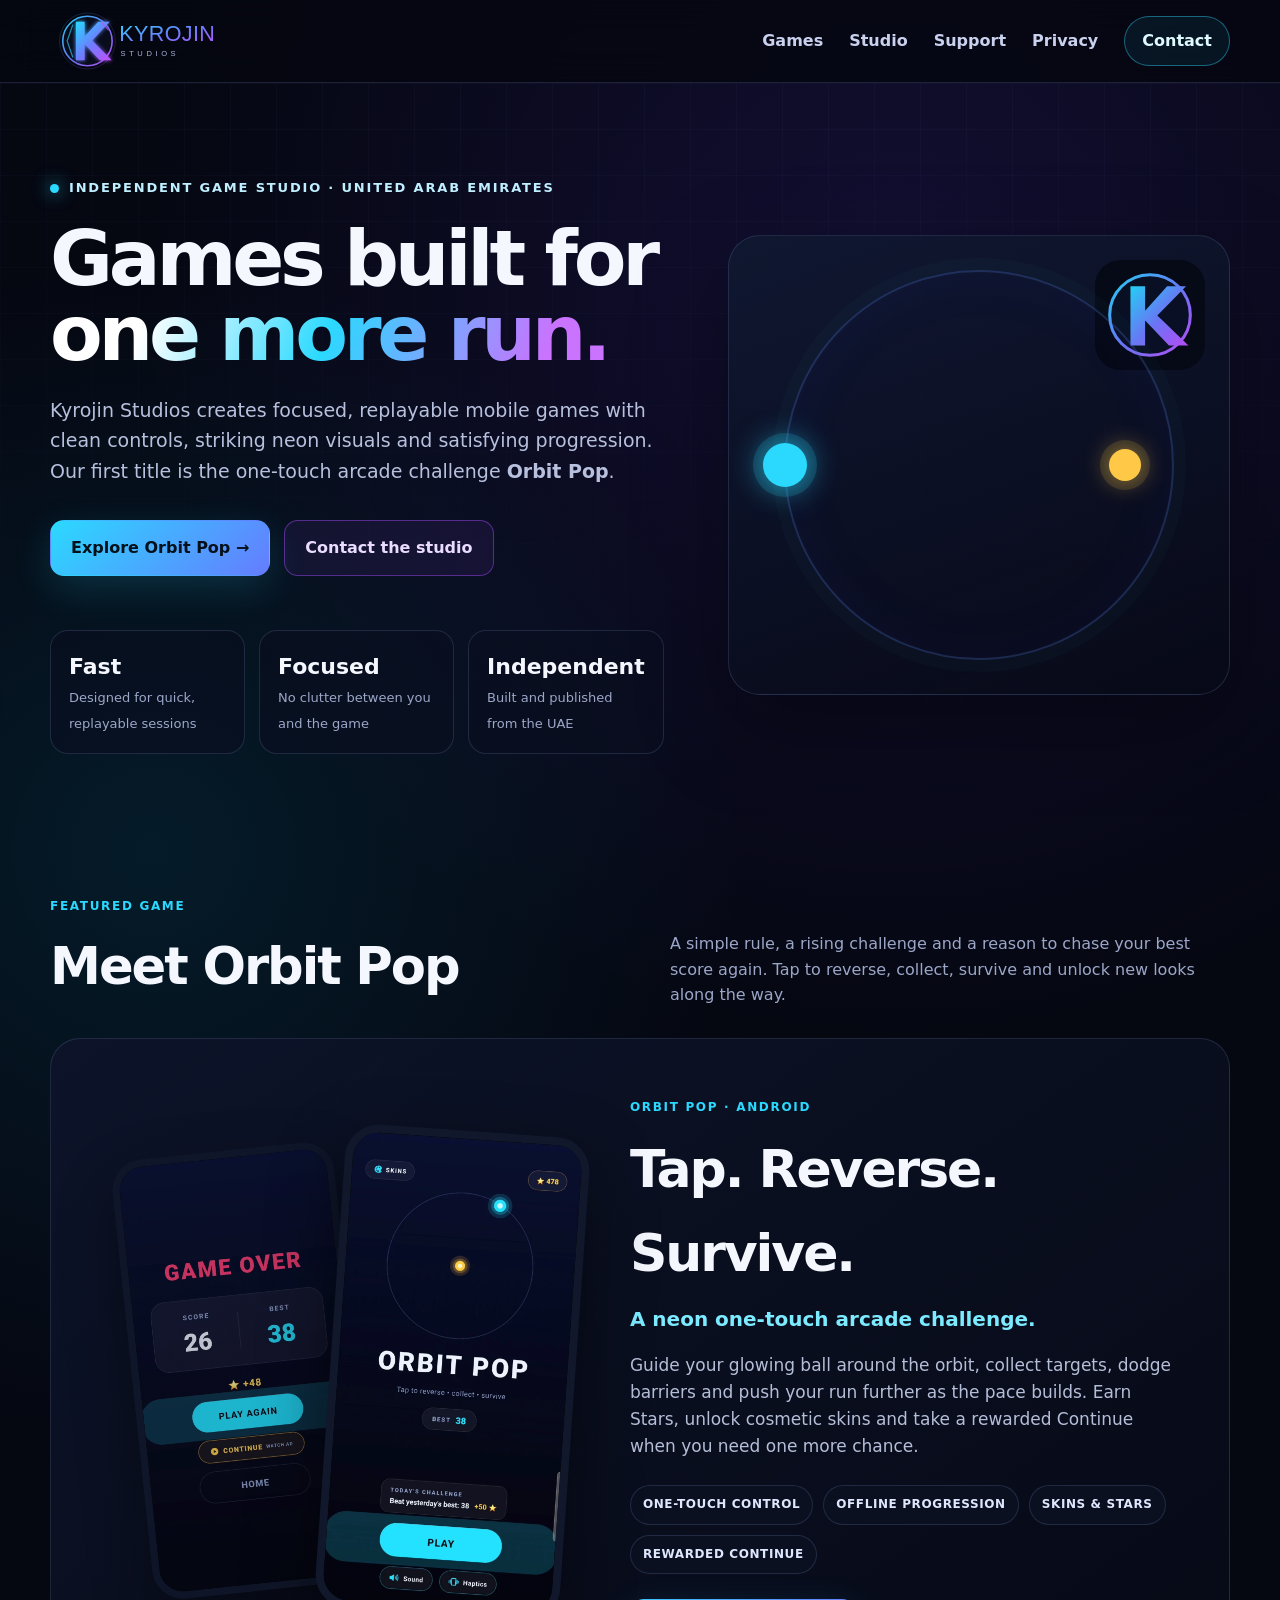
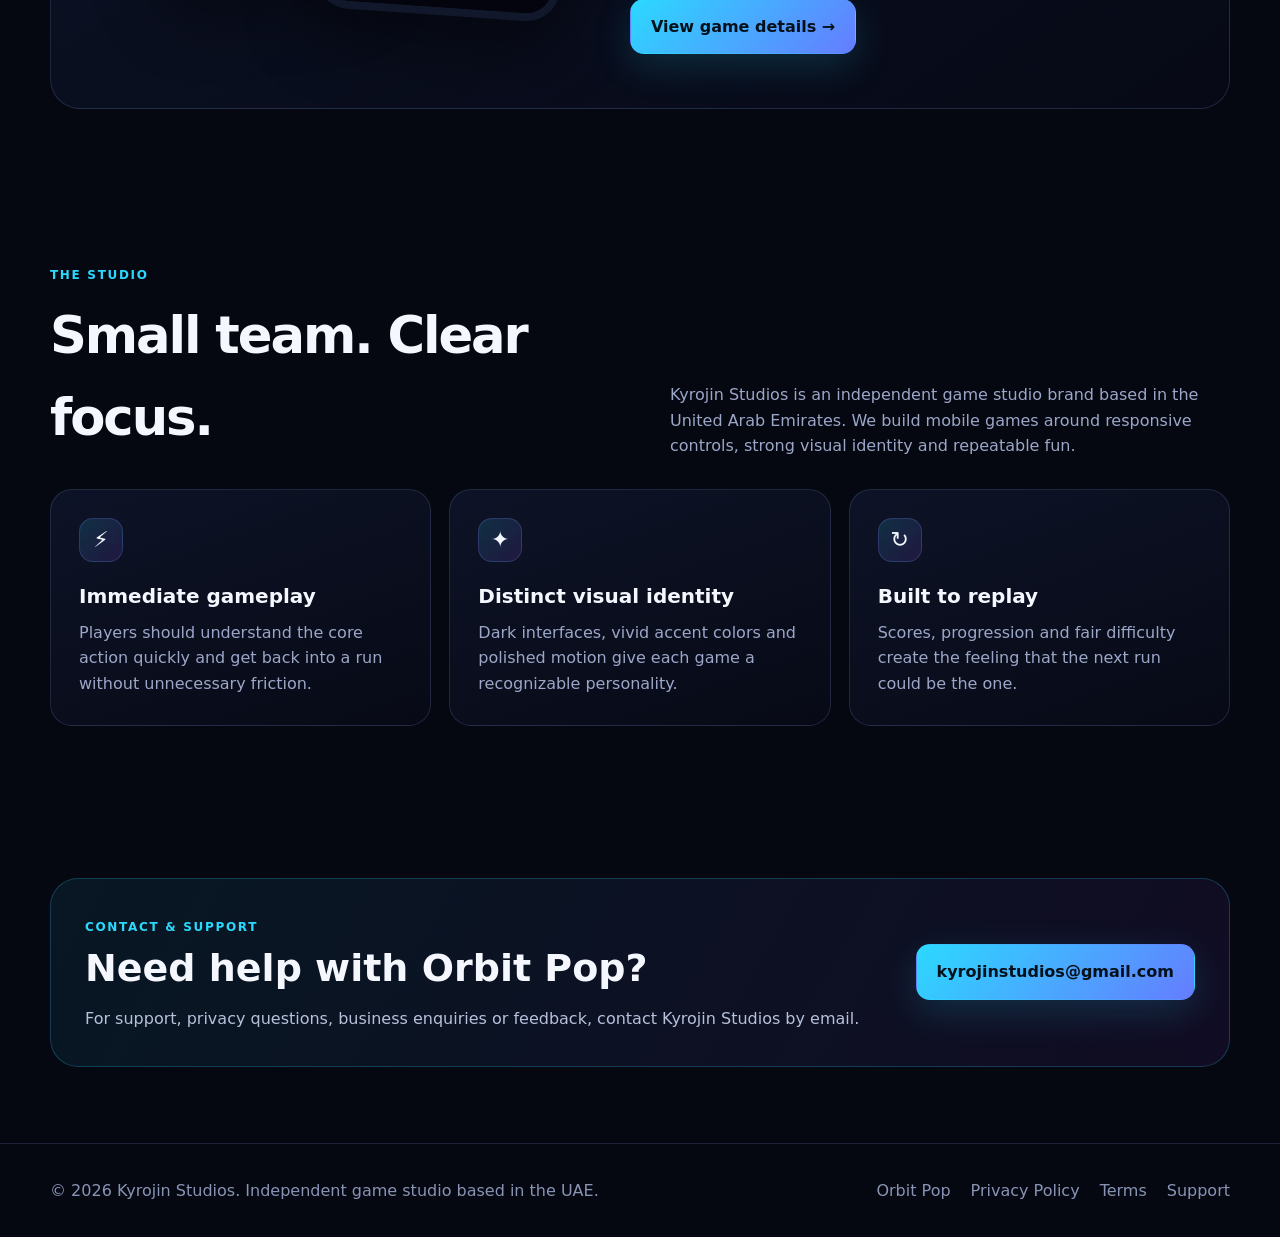
==== kyrojin-studios-site/public/index.html @ edfc10a0 "Add files via upload" ====
<!doctype html><html lang="en"><head><meta charset="utf-8"><meta name="viewport" content="width=device-width,initial-scale=1"><title>Kyrojin Studios — Independent Game Studio in the UAE</title><meta name="description" content="Kyrojin Studios is an independent game studio based in the United Arab Emirates, creating polished arcade experiences including Orbit Pop."><link rel="icon" href="assets/mark.svg"><link rel="stylesheet" href="styles.css"></head><body>
<header class="site-header"><div class="wrap nav"><a class="brand" href="index.html" aria-label="Kyrojin Studios home"><img src="assets/logo.svg" alt="Kyrojin Studios"></a><button class="menu-btn" aria-label="Open menu">☰</button><nav class="nav-links"><a href="#games">Games</a><a href="#studio">Studio</a><a href="#support">Support</a><a href="privacy-policy.html">Privacy</a><a class="nav-cta" href="mailto:kyrojinstudios@gmail.com">Contact</a></nav></div></header>
<main><section class="hero"><div class="grid-bg"></div><div class="wrap hero-grid"><div><span class="eyebrow"><i class="dot"></i> Independent game studio · United Arab Emirates</span><h1>Games built for <span class="gradient">one more run.</span></h1><p class="lead">Kyrojin Studios creates focused, replayable mobile games with clean controls, striking neon visuals and satisfying progression. Our first title is the one-touch arcade challenge <strong>Orbit Pop</strong>.</p><div class="hero-actions"><a class="btn btn-primary" href="#games">Explore Orbit Pop →</a><a class="btn btn-secondary" href="mailto:kyrojinstudios@gmail.com">Contact the studio</a></div><div class="stats"><div class="stat"><strong>Fast</strong><span>Designed for quick, replayable sessions</span></div><div class="stat"><strong>Focused</strong><span>No clutter between you and the game</span></div><div class="stat"><strong>Independent</strong><span>Built and published from the UAE</span></div></div></div><div class="hero-card"><img class="hero-mark" src="assets/mark.svg" alt=""><div class="orbital" aria-label="Abstract orbit graphic"></div></div></div></section>
<section id="games"><div class="wrap"><div class="section-head"><div><span class="kicker">Featured game</span><h2>Meet Orbit Pop</h2></div><p>A simple rule, a rising challenge and a reason to chase your best score again. Tap to reverse, collect, survive and unlock new looks along the way.</p></div><div class="featured"><div class="phones"><div class="phone back"><img src="assets/orbit-pop-gameover.webp" alt="Orbit Pop game over screen"></div><div class="phone front"><img src="assets/orbit-pop-home.webp" alt="Orbit Pop home screen"></div></div><div class="game-copy"><span class="kicker">Orbit Pop · Android</span><h3>Tap. Reverse. Survive.</h3><div class="tagline">A neon one-touch arcade challenge.</div><p>Guide your glowing ball around the orbit, collect targets, dodge barriers and push your run further as the pace builds. Earn Stars, unlock cosmetic skins and take a rewarded Continue when you need one more chance.</p><div class="chips"><span class="chip">One-touch control</span><span class="chip">Offline progression</span><span class="chip">Skins & Stars</span><span class="chip">Rewarded Continue</span></div><a class="btn btn-primary" href="orbit-pop.html">View game details →</a></div></div></div></section>
<section id="studio"><div class="wrap"><div class="section-head"><div><span class="kicker">The studio</span><h2>Small team. Clear focus.</h2></div><p>Kyrojin Studios is an independent game studio brand based in the United Arab Emirates. We build mobile games around responsive controls, strong visual identity and repeatable fun.</p></div><div class="cards"><article class="card"><div class="card-icon">⚡</div><h3>Immediate gameplay</h3><p>Players should understand the core action quickly and get back into a run without unnecessary friction.</p></article><article class="card"><div class="card-icon">✦</div><h3>Distinct visual identity</h3><p>Dark interfaces, vivid accent colors and polished motion give each game a recognizable personality.</p></article><article class="card"><div class="card-icon">↻</div><h3>Built to replay</h3><p>Scores, progression and fair difficulty create the feeling that the next run could be the one.</p></article></div></div></section>
<section id="support"><div class="wrap"><div class="contact-box"><div><span class="kicker">Contact & support</span><h2>Need help with Orbit Pop?</h2><p>For support, privacy questions, business enquiries or feedback, contact Kyrojin Studios by email.</p></div><a class="btn btn-primary" href="mailto:kyrojinstudios@gmail.com">kyrojinstudios@gmail.com</a></div></div></section></main>
<footer class="footer"><div class="wrap footer-grid"><div>© <span data-year></span> Kyrojin Studios. Independent game studio based in the UAE.</div><nav class="footer-links"><a href="orbit-pop.html">Orbit Pop</a><a href="privacy-policy.html">Privacy Policy</a><a href="terms.html">Terms</a><a href="mailto:kyrojinstudios@gmail.com">Support</a></nav></div></footer><script src="script.js"></script></body></html>
---- kyrojin-studios-site/public/styles.css ----
:root{
  --bg:#050711;--panel:#0b1020;--panel2:#0e1428;--text:#f5f7ff;--muted:#9ca7c8;
  --cyan:#2bd9ff;--violet:#a44cff;--gold:#ffc846;--line:rgba(139,158,220,.18);
  --max:1180px;--radius:24px;
}
*{box-sizing:border-box}html{scroll-behavior:smooth}body{margin:0;background:radial-gradient(circle at 70% 10%,rgba(101,62,255,.14),transparent 28%),radial-gradient(circle at 12% 30%,rgba(0,203,255,.10),transparent 26%),var(--bg);color:var(--text);font-family:Inter,ui-sans-serif,system-ui,-apple-system,BlinkMacSystemFont,"Segoe UI",sans-serif;line-height:1.6}
a{color:inherit;text-decoration:none}.wrap{width:min(calc(100% - 40px),var(--max));margin:auto}
.site-header{position:sticky;top:0;z-index:20;background:rgba(5,7,17,.82);backdrop-filter:blur(18px);border-bottom:1px solid var(--line)}
.nav{height:82px;display:flex;align-items:center;justify-content:space-between;gap:28px}.brand img{width:255px;display:block}.nav-links{display:flex;align-items:center;gap:26px;font-weight:700;color:#c9d1ee}.nav-links a:hover{color:#fff}.nav-cta{padding:11px 17px;border:1px solid rgba(43,217,255,.42);border-radius:999px;color:#dffaff;background:rgba(43,217,255,.07)}.menu-btn{display:none;background:none;border:0;color:#fff;font-size:28px}
.hero{position:relative;overflow:hidden;padding:92px 0 62px}.grid-bg{position:absolute;inset:0;pointer-events:none;background-image:linear-gradient(rgba(104,119,180,.05) 1px,transparent 1px),linear-gradient(90deg,rgba(104,119,180,.05) 1px,transparent 1px);background-size:46px 46px;mask-image:linear-gradient(to bottom,black,transparent 90%)}
.hero-grid{position:relative;display:grid;grid-template-columns:1.1fr .9fr;gap:64px;align-items:center}.eyebrow{display:inline-flex;align-items:center;gap:10px;color:#bfefff;font-size:13px;letter-spacing:.14em;text-transform:uppercase;font-weight:900}.dot{width:9px;height:9px;border-radius:50%;background:var(--cyan);box-shadow:0 0 18px var(--cyan)}
h1{font-size:clamp(48px,6vw,82px);line-height:.98;letter-spacing:-.055em;margin:20px 0 24px;max-width:800px}.gradient{background:linear-gradient(110deg,#fff 18%,var(--cyan) 50%,#c973ff 88%);-webkit-background-clip:text;background-clip:text;color:transparent}.lead{font-size:19px;color:#b7c0dd;max-width:680px}.hero-actions{display:flex;gap:14px;flex-wrap:wrap;margin-top:34px}.btn{display:inline-flex;align-items:center;justify-content:center;gap:10px;padding:14px 20px;border-radius:14px;font-weight:900;border:1px solid transparent;transition:.2s}.btn:hover{transform:translateY(-2px)}.btn-primary{background:linear-gradient(135deg,var(--cyan),#657cff);color:#04111a;box-shadow:0 12px 38px rgba(43,217,255,.16)}.btn-secondary{border-color:rgba(164,76,255,.45);background:rgba(164,76,255,.08);color:#eadcff}
.hero-card{position:relative;min-height:460px;border:1px solid var(--line);border-radius:32px;background:linear-gradient(160deg,rgba(16,24,49,.92),rgba(7,10,22,.8));display:grid;place-items:center;overflow:hidden;box-shadow:0 30px 90px rgba(0,0,0,.35)}.orbital{width:min(78%,410px);aspect-ratio:1;position:relative;border:2px solid rgba(78,120,210,.28);border-radius:50%;box-shadow:0 0 0 12px rgba(43,217,255,.018),inset 0 0 60px rgba(82,88,255,.05)}.orbital:before,.orbital:after{content:"";position:absolute;border-radius:50%;top:50%;transform:translateY(-50%)}.orbital:before{width:44px;height:44px;left:-23px;background:var(--cyan);box-shadow:0 0 0 10px rgba(43,217,255,.15),0 0 32px rgba(43,217,255,.8)}.orbital:after{width:32px;height:32px;right:8%;background:var(--gold);box-shadow:0 0 0 9px rgba(255,200,70,.12),0 0 26px rgba(255,200,70,.65)}.hero-mark{position:absolute;width:110px;right:24px;top:24px;opacity:.95}
.stats{margin-top:54px;display:grid;grid-template-columns:repeat(3,1fr);gap:14px}.stat{padding:18px;border:1px solid var(--line);border-radius:18px;background:rgba(10,15,32,.64)}.stat strong{display:block;font-size:22px}.stat span{font-size:13px;color:var(--muted)}
section{padding:76px 0}.section-head{display:flex;justify-content:space-between;gap:30px;align-items:end;margin-bottom:30px}.kicker{color:var(--cyan);font-weight:900;text-transform:uppercase;letter-spacing:.14em;font-size:12px}.section-head h2{font-size:clamp(34px,4vw,52px);margin:8px 0 0;letter-spacing:-.04em}.section-head p{max-width:560px;color:var(--muted);margin:0}
.featured{display:grid;grid-template-columns:.95fr 1.05fr;gap:34px;padding:30px;border:1px solid var(--line);border-radius:30px;background:linear-gradient(145deg,rgba(13,20,42,.98),rgba(7,10,22,.92));overflow:hidden}.phones{position:relative;min-height:560px;display:flex;align-items:center;justify-content:center;gap:0}.phone{width:245px;border:8px solid #11182b;border-radius:34px;overflow:hidden;background:#000;box-shadow:0 26px 70px rgba(0,0,0,.48)}.phone img{display:block;width:100%}.phone.back{transform:rotate(-6deg) translateX(28px) scale(.91);opacity:.78}.phone.front{transform:rotate(4deg) translateX(-8px);z-index:2}.game-copy{align-self:center;padding:24px 24px 24px 0}.game-copy h3{font-size:52px;margin:10px 0 8px;letter-spacing:-.04em}.tagline{color:#7ceaff;font-size:20px;font-weight:900}.game-copy p{color:#b5bed8;font-size:17px}.chips{display:flex;gap:10px;flex-wrap:wrap;margin:25px 0}.chip{font-size:12px;font-weight:900;letter-spacing:.05em;text-transform:uppercase;padding:9px 12px;border-radius:999px;border:1px solid var(--line);color:#dfe7ff;background:#0a1020}
.cards{display:grid;grid-template-columns:repeat(3,1fr);gap:18px}.card{padding:28px;border:1px solid var(--line);border-radius:22px;background:linear-gradient(160deg,rgba(14,20,40,.94),rgba(8,11,23,.9))}.card-icon{width:44px;height:44px;display:grid;place-items:center;border-radius:14px;background:linear-gradient(135deg,rgba(43,217,255,.15),rgba(164,76,255,.13));border:1px solid rgba(97,122,210,.28);font-size:22px}.card h3{margin:18px 0 8px;font-size:20px}.card p{margin:0;color:var(--muted)}
.contact-box{display:grid;grid-template-columns:1fr auto;gap:30px;align-items:center;padding:34px;border-radius:28px;border:1px solid rgba(43,217,255,.22);background:linear-gradient(120deg,rgba(43,217,255,.08),rgba(164,76,255,.08))}.contact-box h2{font-size:38px;margin:0 0 7px}.contact-box p{color:#b7c1dc;margin:0}
.footer{padding:34px 0;border-top:1px solid var(--line);color:#8994b5}.footer-grid{display:flex;align-items:center;justify-content:space-between;gap:24px;flex-wrap:wrap}.footer-links{display:flex;gap:20px;flex-wrap:wrap}.footer a:hover{color:#fff}
.page-hero{padding:70px 0 36px}.page-hero h1{font-size:54px;margin-bottom:15px}.legal{max-width:880px}.legal h2{font-size:27px;margin-top:42px}.legal h3{font-size:20px;margin-top:28px}.legal p,.legal li{color:#b5bed8}.legal a{color:var(--cyan);text-decoration:underline}.notice{padding:17px 20px;border:1px solid var(--line);border-radius:16px;background:#0b1020;color:#cbd3ec}
.orbit-detail{display:grid;grid-template-columns:1.1fr .9fr;gap:44px;align-items:center}.orbit-detail .phone{margin:auto;width:290px}.checklist{display:grid;gap:12px;margin:25px 0}.check{display:flex;gap:12px;color:#c6d0eb}.check b{color:#fff}
@media(max-width:850px){.nav{height:auto;padding:15px 0}.brand img{width:210px}.menu-btn{display:block}.nav-links{position:absolute;display:none;top:72px;left:20px;right:20px;flex-direction:column;align-items:stretch;padding:18px;border:1px solid var(--line);border-radius:18px;background:#080c19}.nav-links.open{display:flex}.hero{padding-top:60px}.hero-grid,.featured,.orbit-detail{grid-template-columns:1fr}.hero-card{min-height:380px}.stats{grid-template-columns:1fr}.section-head{display:block}.section-head p{margin-top:14px}.featured{padding:20px}.phones{min-height:480px}.phone{width:200px}.game-copy{padding:10px}.cards{grid-template-columns:1fr}.contact-box{grid-template-columns:1fr}.contact-box .btn{width:100%}.footer-grid{align-items:flex-start;flex-direction:column}}
@media(max-width:520px){.wrap{width:min(calc(100% - 28px),var(--max))}.hero-card{min-height:315px}.phones{min-height:390px}.phone{width:165px;border-width:6px;border-radius:25px}.game-copy h3{font-size:42px}.page-hero h1{font-size:42px}}
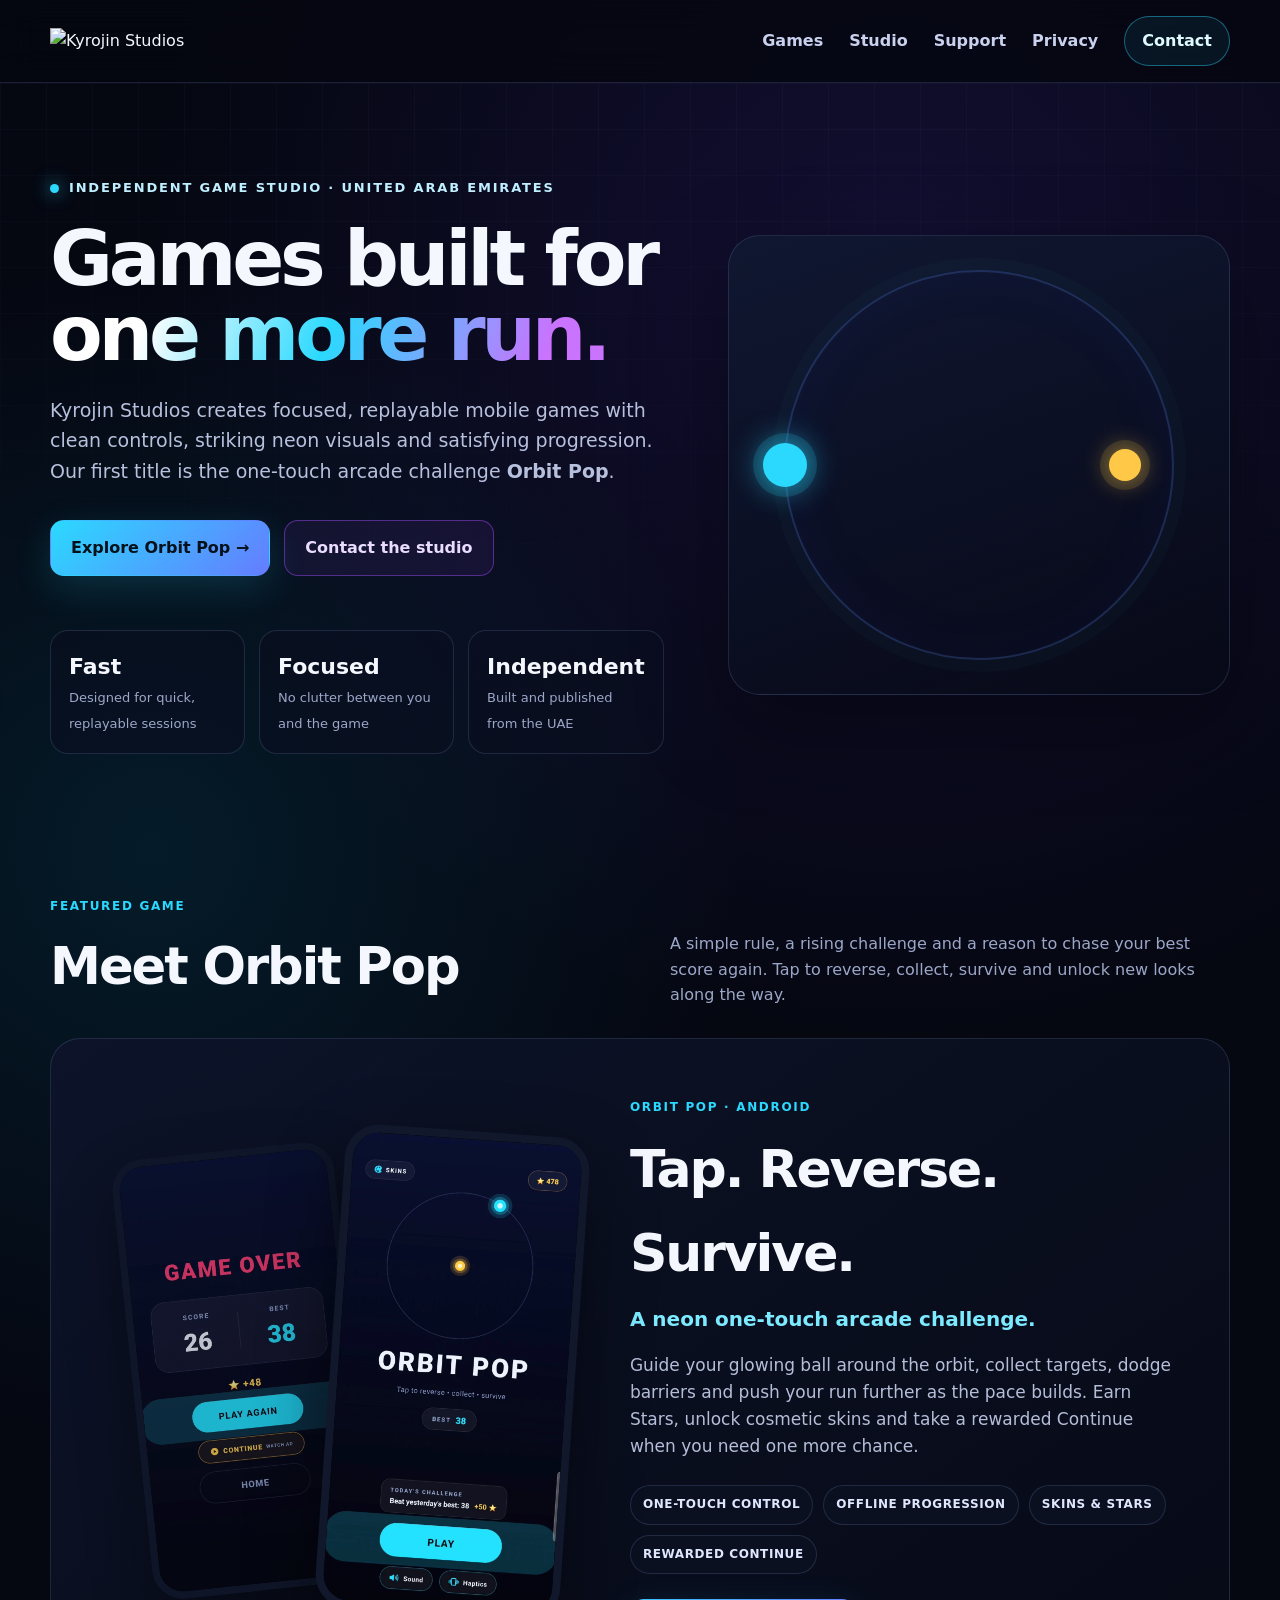
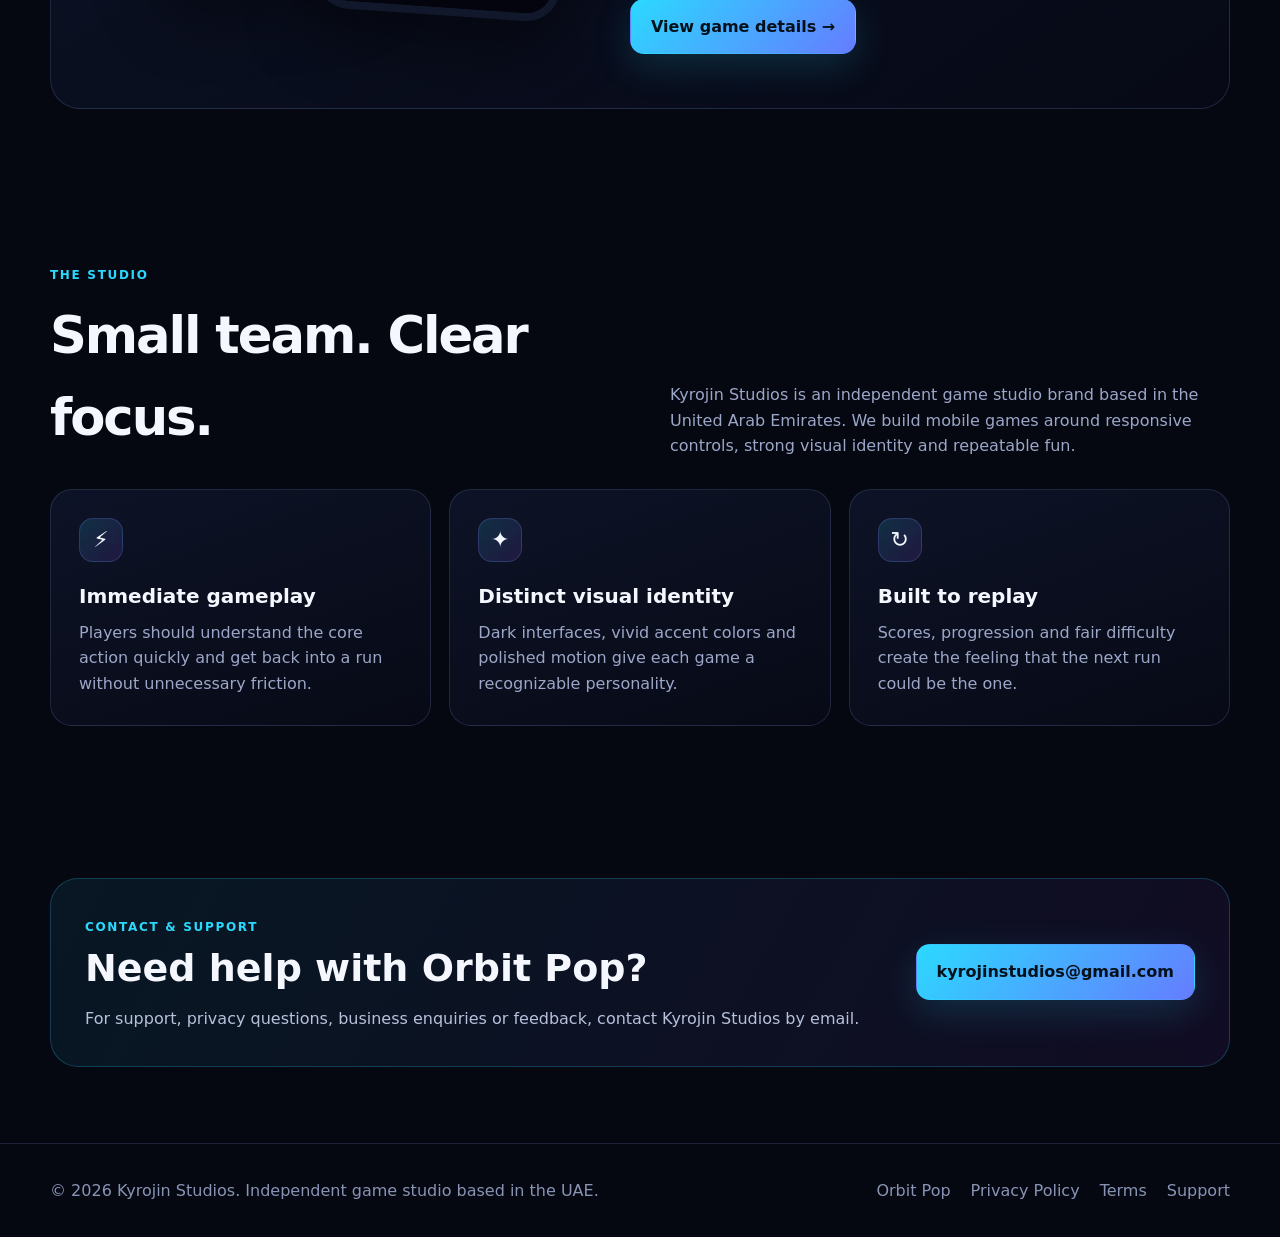
==== commit c1df3e0e: "Update index.html" ====
--- a/kyrojin-studios-site/public/index.html
+++ b/kyrojin-studios-site/public/index.html
@@ -1,6 +1,6 @@
 <!doctype html><html lang="en"><head><meta charset="utf-8"><meta name="viewport" content="width=device-width,initial-scale=1"><title>Kyrojin Studios — Independent Game Studio in the UAE</title><meta name="description" content="Kyrojin Studios is an independent game studio based in the United Arab Emirates, creating polished arcade experiences including Orbit Pop."><link rel="icon" href="assets/mark.svg"><link rel="stylesheet" href="styles.css"></head><body>
-<header class="site-header"><div class="wrap nav"><a class="brand" href="index.html" aria-label="Kyrojin Studios home"><img src="assets/logo.svg" alt="Kyrojin Studios"></a><button class="menu-btn" aria-label="Open menu">☰</button><nav class="nav-links"><a href="#games">Games</a><a href="#studio">Studio</a><a href="#support">Support</a><a href="privacy-policy.html">Privacy</a><a class="nav-cta" href="mailto:kyrojinstudios@gmail.com">Contact</a></nav></div></header>
-<main><section class="hero"><div class="grid-bg"></div><div class="wrap hero-grid"><div><span class="eyebrow"><i class="dot"></i> Independent game studio · United Arab Emirates</span><h1>Games built for <span class="gradient">one more run.</span></h1><p class="lead">Kyrojin Studios creates focused, replayable mobile games with clean controls, striking neon visuals and satisfying progression. Our first title is the one-touch arcade challenge <strong>Orbit Pop</strong>.</p><div class="hero-actions"><a class="btn btn-primary" href="#games">Explore Orbit Pop →</a><a class="btn btn-secondary" href="mailto:kyrojinstudios@gmail.com">Contact the studio</a></div><div class="stats"><div class="stat"><strong>Fast</strong><span>Designed for quick, replayable sessions</span></div><div class="stat"><strong>Focused</strong><span>No clutter between you and the game</span></div><div class="stat"><strong>Independent</strong><span>Built and published from the UAE</span></div></div></div><div class="hero-card"><img class="hero-mark" src="assets/mark.svg" alt=""><div class="orbital" aria-label="Abstract orbit graphic"></div></div></div></section>
+<header class="site-header"><div class="wrap nav"><a class="brand" href="index.html" aria-label="Kyrojin Studios home"><img src="assets/kyrojin-logo-web-4k(1)" alt="Kyrojin Studios"></a><button class="menu-btn" aria-label="Open menu">☰</button><nav class="nav-links"><a href="#games">Games</a><a href="#studio">Studio</a><a href="#support">Support</a><a href="privacy-policy.html">Privacy</a><a class="nav-cta" href="mailto:kyrojinstudios@gmail.com">Contact</a></nav></div></header>
+<main><section class="hero"><div class="grid-bg"></div><div class="wrap hero-grid"><div><span class="eyebrow"><i class="dot"></i> Independent game studio · United Arab Emirates</span><h1>Games built for <span class="gradient">one more run.</span></h1><p class="lead">Kyrojin Studios creates focused, replayable mobile games with clean controls, striking neon visuals and satisfying progression. Our first title is the one-touch arcade challenge <strong>Orbit Pop</strong>.</p><div class="hero-actions"><a class="btn btn-primary" href="#games">Explore Orbit Pop →</a><a class="btn btn-secondary" href="mailto:kyrojinstudios@gmail.com">Contact the studio</a></div><div class="stats"><div class="stat"><strong>Fast</strong><span>Designed for quick, replayable sessions</span></div><div class="stat"><strong>Focused</strong><span>No clutter between you and the game</span></div><div class="stat"><strong>Independent</strong><span>Built and published from the UAE</span></div></div></div><div class="hero-card"><img class="hero-mark" src="assets/kyrojin-mark-2k(1)" alt=""><div class="orbital" aria-label="Abstract orbit graphic"></div></div></div></section>
 <section id="games"><div class="wrap"><div class="section-head"><div><span class="kicker">Featured game</span><h2>Meet Orbit Pop</h2></div><p>A simple rule, a rising challenge and a reason to chase your best score again. Tap to reverse, collect, survive and unlock new looks along the way.</p></div><div class="featured"><div class="phones"><div class="phone back"><img src="assets/orbit-pop-gameover.webp" alt="Orbit Pop game over screen"></div><div class="phone front"><img src="assets/orbit-pop-home.webp" alt="Orbit Pop home screen"></div></div><div class="game-copy"><span class="kicker">Orbit Pop · Android</span><h3>Tap. Reverse. Survive.</h3><div class="tagline">A neon one-touch arcade challenge.</div><p>Guide your glowing ball around the orbit, collect targets, dodge barriers and push your run further as the pace builds. Earn Stars, unlock cosmetic skins and take a rewarded Continue when you need one more chance.</p><div class="chips"><span class="chip">One-touch control</span><span class="chip">Offline progression</span><span class="chip">Skins & Stars</span><span class="chip">Rewarded Continue</span></div><a class="btn btn-primary" href="orbit-pop.html">View game details →</a></div></div></div></section>
 <section id="studio"><div class="wrap"><div class="section-head"><div><span class="kicker">The studio</span><h2>Small team. Clear focus.</h2></div><p>Kyrojin Studios is an independent game studio brand based in the United Arab Emirates. We build mobile games around responsive controls, strong visual identity and repeatable fun.</p></div><div class="cards"><article class="card"><div class="card-icon">⚡</div><h3>Immediate gameplay</h3><p>Players should understand the core action quickly and get back into a run without unnecessary friction.</p></article><article class="card"><div class="card-icon">✦</div><h3>Distinct visual identity</h3><p>Dark interfaces, vivid accent colors and polished motion give each game a recognizable personality.</p></article><article class="card"><div class="card-icon">↻</div><h3>Built to replay</h3><p>Scores, progression and fair difficulty create the feeling that the next run could be the one.</p></article></div></div></section>
 <section id="support"><div class="wrap"><div class="contact-box"><div><span class="kicker">Contact & support</span><h2>Need help with Orbit Pop?</h2><p>For support, privacy questions, business enquiries or feedback, contact Kyrojin Studios by email.</p></div><a class="btn btn-primary" href="mailto:kyrojinstudios@gmail.com">kyrojinstudios@gmail.com</a></div></div></section></main>
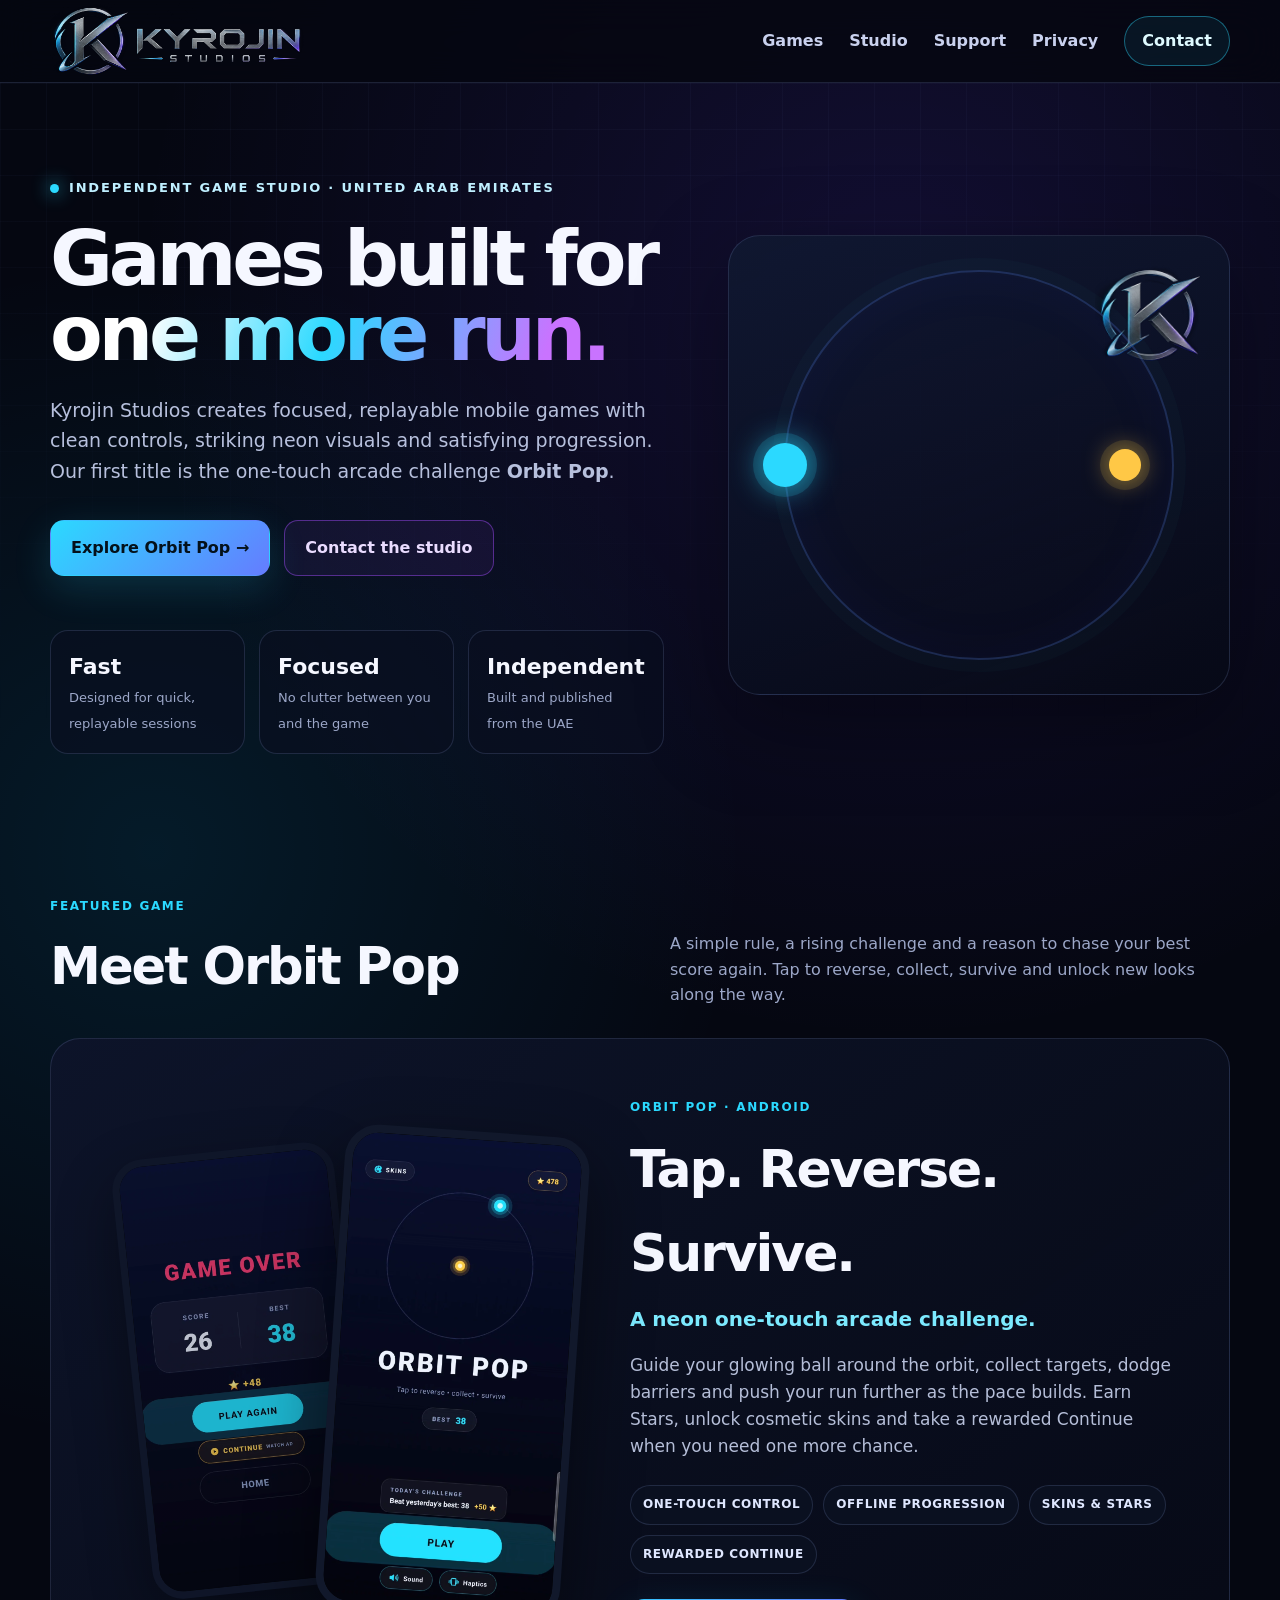
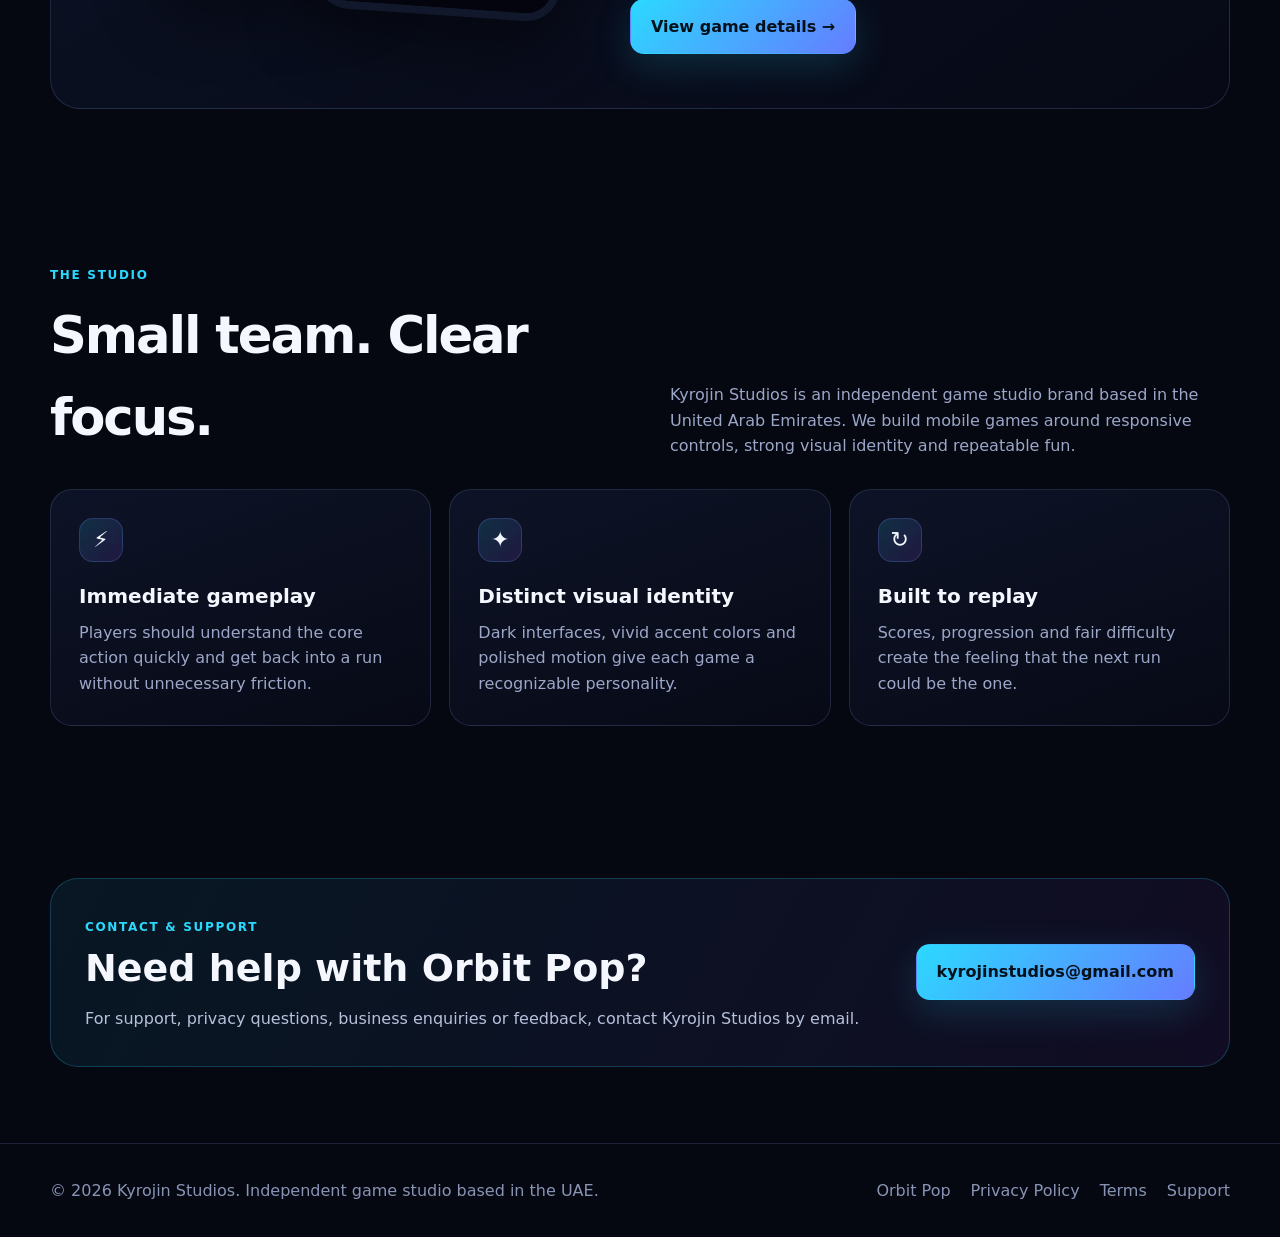
==== commit d1be59fa: "Use new Kyrojin Studios branding" ====
--- a/kyrojin-studios-site/public/index.html
+++ b/kyrojin-studios-site/public/index.html
@@ -1,6 +1,6 @@
 <!doctype html><html lang="en"><head><meta charset="utf-8"><meta name="viewport" content="width=device-width,initial-scale=1"><title>Kyrojin Studios — Independent Game Studio in the UAE</title><meta name="description" content="Kyrojin Studios is an independent game studio based in the United Arab Emirates, creating polished arcade experiences including Orbit Pop."><link rel="icon" href="assets/mark.svg"><link rel="stylesheet" href="styles.css"></head><body>
-<header class="site-header"><div class="wrap nav"><a class="brand" href="index.html" aria-label="Kyrojin Studios home"><img src="assets/kyrojin-logo-web-4k(1)" alt="Kyrojin Studios"></a><button class="menu-btn" aria-label="Open menu">☰</button><nav class="nav-links"><a href="#games">Games</a><a href="#studio">Studio</a><a href="#support">Support</a><a href="privacy-policy.html">Privacy</a><a class="nav-cta" href="mailto:kyrojinstudios@gmail.com">Contact</a></nav></div></header>
-<main><section class="hero"><div class="grid-bg"></div><div class="wrap hero-grid"><div><span class="eyebrow"><i class="dot"></i> Independent game studio · United Arab Emirates</span><h1>Games built for <span class="gradient">one more run.</span></h1><p class="lead">Kyrojin Studios creates focused, replayable mobile games with clean controls, striking neon visuals and satisfying progression. Our first title is the one-touch arcade challenge <strong>Orbit Pop</strong>.</p><div class="hero-actions"><a class="btn btn-primary" href="#games">Explore Orbit Pop →</a><a class="btn btn-secondary" href="mailto:kyrojinstudios@gmail.com">Contact the studio</a></div><div class="stats"><div class="stat"><strong>Fast</strong><span>Designed for quick, replayable sessions</span></div><div class="stat"><strong>Focused</strong><span>No clutter between you and the game</span></div><div class="stat"><strong>Independent</strong><span>Built and published from the UAE</span></div></div></div><div class="hero-card"><img class="hero-mark" src="assets/kyrojin-mark-2k(1)" alt=""><div class="orbital" aria-label="Abstract orbit graphic"></div></div></div></section>
+<header class="site-header"><div class="wrap nav"><a class="brand" href="index.html" aria-label="Kyrojin Studios home"><img src="assets/kyrojin-logo-web-4k(1).png" alt="Kyrojin Studios"></a><button class="menu-btn" aria-label="Open menu">☰</button><nav class="nav-links"><a href="#games">Games</a><a href="#studio">Studio</a><a href="#support">Support</a><a href="privacy-policy.html">Privacy</a><a class="nav-cta" href="mailto:kyrojinstudios@gmail.com">Contact</a></nav></div></header>
+<main><section class="hero"><div class="grid-bg"></div><div class="wrap hero-grid"><div><span class="eyebrow"><i class="dot"></i> Independent game studio · United Arab Emirates</span><h1>Games built for <span class="gradient">one more run.</span></h1><p class="lead">Kyrojin Studios creates focused, replayable mobile games with clean controls, striking neon visuals and satisfying progression. Our first title is the one-touch arcade challenge <strong>Orbit Pop</strong>.</p><div class="hero-actions"><a class="btn btn-primary" href="#games">Explore Orbit Pop →</a><a class="btn btn-secondary" href="mailto:kyrojinstudios@gmail.com">Contact the studio</a></div><div class="stats"><div class="stat"><strong>Fast</strong><span>Designed for quick, replayable sessions</span></div><div class="stat"><strong>Focused</strong><span>No clutter between you and the game</span></div><div class="stat"><strong>Independent</strong><span>Built and published from the UAE</span></div></div></div><div class="hero-card"><img class="hero-mark" src="assets/kyrojin-mark-2k(1).png" alt=""><div class="orbital" aria-label="Abstract orbit graphic"></div></div></div></section>
 <section id="games"><div class="wrap"><div class="section-head"><div><span class="kicker">Featured game</span><h2>Meet Orbit Pop</h2></div><p>A simple rule, a rising challenge and a reason to chase your best score again. Tap to reverse, collect, survive and unlock new looks along the way.</p></div><div class="featured"><div class="phones"><div class="phone back"><img src="assets/orbit-pop-gameover.webp" alt="Orbit Pop game over screen"></div><div class="phone front"><img src="assets/orbit-pop-home.webp" alt="Orbit Pop home screen"></div></div><div class="game-copy"><span class="kicker">Orbit Pop · Android</span><h3>Tap. Reverse. Survive.</h3><div class="tagline">A neon one-touch arcade challenge.</div><p>Guide your glowing ball around the orbit, collect targets, dodge barriers and push your run further as the pace builds. Earn Stars, unlock cosmetic skins and take a rewarded Continue when you need one more chance.</p><div class="chips"><span class="chip">One-touch control</span><span class="chip">Offline progression</span><span class="chip">Skins & Stars</span><span class="chip">Rewarded Continue</span></div><a class="btn btn-primary" href="orbit-pop.html">View game details →</a></div></div></div></section>
 <section id="studio"><div class="wrap"><div class="section-head"><div><span class="kicker">The studio</span><h2>Small team. Clear focus.</h2></div><p>Kyrojin Studios is an independent game studio brand based in the United Arab Emirates. We build mobile games around responsive controls, strong visual identity and repeatable fun.</p></div><div class="cards"><article class="card"><div class="card-icon">⚡</div><h3>Immediate gameplay</h3><p>Players should understand the core action quickly and get back into a run without unnecessary friction.</p></article><article class="card"><div class="card-icon">✦</div><h3>Distinct visual identity</h3><p>Dark interfaces, vivid accent colors and polished motion give each game a recognizable personality.</p></article><article class="card"><div class="card-icon">↻</div><h3>Built to replay</h3><p>Scores, progression and fair difficulty create the feeling that the next run could be the one.</p></article></div></div></section>
 <section id="support"><div class="wrap"><div class="contact-box"><div><span class="kicker">Contact & support</span><h2>Need help with Orbit Pop?</h2><p>For support, privacy questions, business enquiries or feedback, contact Kyrojin Studios by email.</p></div><a class="btn btn-primary" href="mailto:kyrojinstudios@gmail.com">kyrojinstudios@gmail.com</a></div></div></section></main>
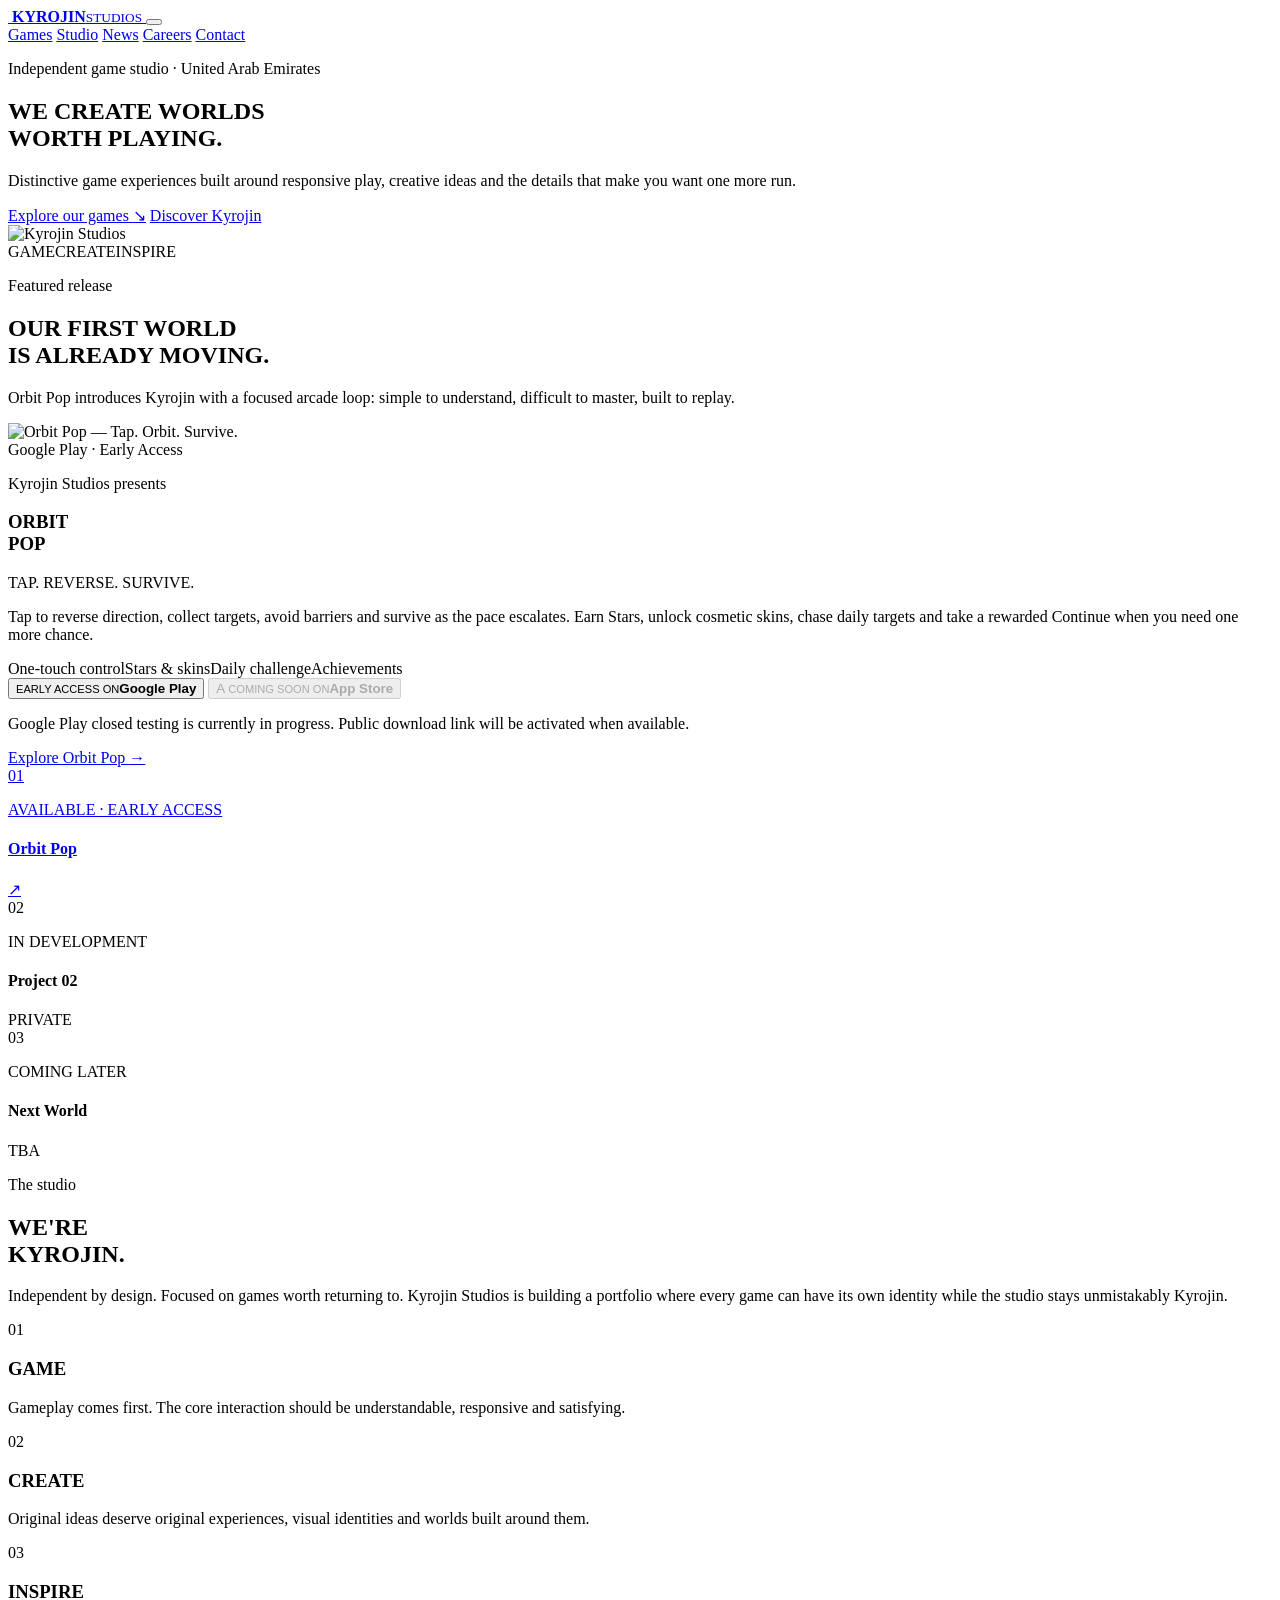
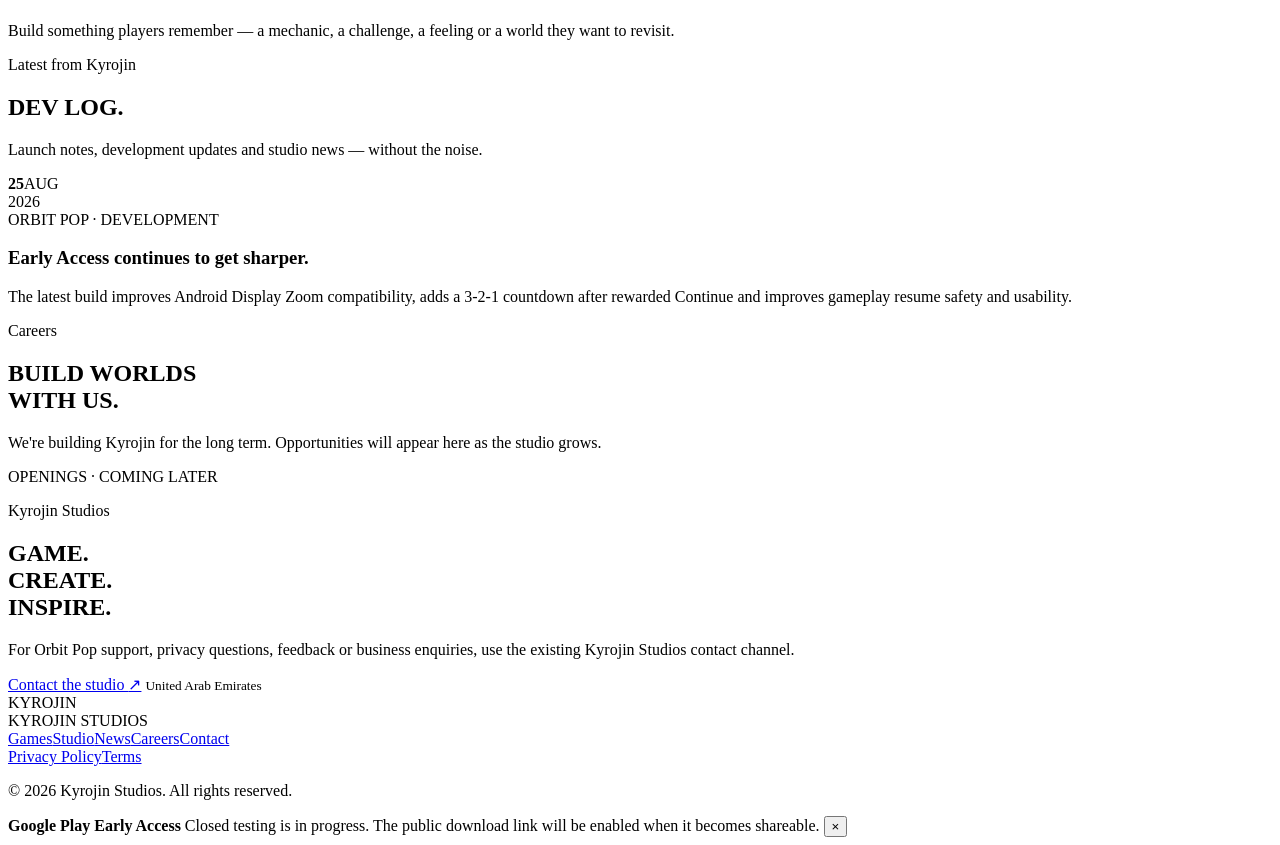
==== commit c987d44b: "Add files via upload" ====
--- a/kyrojin-studios-site/public/index.html
+++ b/kyrojin-studios-site/public/index.html
@@ -1,7 +1,183 @@
-<!doctype html><html lang="en"><head><meta charset="utf-8"><meta name="viewport" content="width=device-width,initial-scale=1"><title>Kyrojin Studios — Independent Game Studio in the UAE</title><meta name="description" content="Kyrojin Studios is an independent game studio based in the United Arab Emirates, creating polished arcade experiences including Orbit Pop."><link rel="icon" href="assets/mark.svg"><link rel="stylesheet" href="styles.css"></head><body>
-<header class="site-header"><div class="wrap nav"><a class="brand" href="index.html" aria-label="Kyrojin Studios home"><img src="assets/kyrojin-logo-web-4k(1).png" alt="Kyrojin Studios"></a><button class="menu-btn" aria-label="Open menu">☰</button><nav class="nav-links"><a href="#games">Games</a><a href="#studio">Studio</a><a href="#support">Support</a><a href="privacy-policy.html">Privacy</a><a class="nav-cta" href="mailto:kyrojinstudios@gmail.com">Contact</a></nav></div></header>
-<main><section class="hero"><div class="grid-bg"></div><div class="wrap hero-grid"><div><span class="eyebrow"><i class="dot"></i> Independent game studio · United Arab Emirates</span><h1>Games built for <span class="gradient">one more run.</span></h1><p class="lead">Kyrojin Studios creates focused, replayable mobile games with clean controls, striking neon visuals and satisfying progression. Our first title is the one-touch arcade challenge <strong>Orbit Pop</strong>.</p><div class="hero-actions"><a class="btn btn-primary" href="#games">Explore Orbit Pop →</a><a class="btn btn-secondary" href="mailto:kyrojinstudios@gmail.com">Contact the studio</a></div><div class="stats"><div class="stat"><strong>Fast</strong><span>Designed for quick, replayable sessions</span></div><div class="stat"><strong>Focused</strong><span>No clutter between you and the game</span></div><div class="stat"><strong>Independent</strong><span>Built and published from the UAE</span></div></div></div><div class="hero-card"><img class="hero-mark" src="assets/kyrojin-mark-2k(1).png" alt=""><div class="orbital" aria-label="Abstract orbit graphic"></div></div></div></section>
-<section id="games"><div class="wrap"><div class="section-head"><div><span class="kicker">Featured game</span><h2>Meet Orbit Pop</h2></div><p>A simple rule, a rising challenge and a reason to chase your best score again. Tap to reverse, collect, survive and unlock new looks along the way.</p></div><div class="featured"><div class="phones"><div class="phone back"><img src="assets/orbit-pop-gameover.webp" alt="Orbit Pop game over screen"></div><div class="phone front"><img src="assets/orbit-pop-home.webp" alt="Orbit Pop home screen"></div></div><div class="game-copy"><span class="kicker">Orbit Pop · Android</span><h3>Tap. Reverse. Survive.</h3><div class="tagline">A neon one-touch arcade challenge.</div><p>Guide your glowing ball around the orbit, collect targets, dodge barriers and push your run further as the pace builds. Earn Stars, unlock cosmetic skins and take a rewarded Continue when you need one more chance.</p><div class="chips"><span class="chip">One-touch control</span><span class="chip">Offline progression</span><span class="chip">Skins & Stars</span><span class="chip">Rewarded Continue</span></div><a class="btn btn-primary" href="orbit-pop.html">View game details →</a></div></div></div></section>
-<section id="studio"><div class="wrap"><div class="section-head"><div><span class="kicker">The studio</span><h2>Small team. Clear focus.</h2></div><p>Kyrojin Studios is an independent game studio brand based in the United Arab Emirates. We build mobile games around responsive controls, strong visual identity and repeatable fun.</p></div><div class="cards"><article class="card"><div class="card-icon">⚡</div><h3>Immediate gameplay</h3><p>Players should understand the core action quickly and get back into a run without unnecessary friction.</p></article><article class="card"><div class="card-icon">✦</div><h3>Distinct visual identity</h3><p>Dark interfaces, vivid accent colors and polished motion give each game a recognizable personality.</p></article><article class="card"><div class="card-icon">↻</div><h3>Built to replay</h3><p>Scores, progression and fair difficulty create the feeling that the next run could be the one.</p></article></div></div></section>
-<section id="support"><div class="wrap"><div class="contact-box"><div><span class="kicker">Contact & support</span><h2>Need help with Orbit Pop?</h2><p>For support, privacy questions, business enquiries or feedback, contact Kyrojin Studios by email.</p></div><a class="btn btn-primary" href="mailto:kyrojinstudios@gmail.com">kyrojinstudios@gmail.com</a></div></div></section></main>
-<footer class="footer"><div class="wrap footer-grid"><div>© <span data-year></span> Kyrojin Studios. Independent game studio based in the UAE.</div><nav class="footer-links"><a href="orbit-pop.html">Orbit Pop</a><a href="privacy-policy.html">Privacy Policy</a><a href="terms.html">Terms</a><a href="mailto:kyrojinstudios@gmail.com">Support</a></nav></div></footer><script src="script.js"></script></body></html>
+<!doctype html>
+<html lang="en">
+<head>
+  <meta charset="utf-8" />
+  <meta name="viewport" content="width=device-width, initial-scale=1" />
+  <meta name="theme-color" content="#080b10" />
+  <meta name="description" content="Kyrojin Studios is an independent UAE game studio creating distinctive, replayable game experiences. Discover Orbit Pop, our first title." />
+  <title>Kyrojin Studios — Game · Create · Inspire</title>
+  <link rel="icon" type="image/png" href="assets/kyrojin-mark.png" />
+  <link rel="stylesheet" href="assets/styles.css" />
+</head>
+<body>
+  <div class="noise" aria-hidden="true"></div>
+  <div class="cursor-glow" aria-hidden="true"></div>
+
+  <header class="site-header" id="top">
+    <a class="brand" href="#top" aria-label="Kyrojin Studios home">
+      <img src="assets/kyrojin-mark.png" alt="" />
+      <span><strong>KYROJIN</strong><small>STUDIOS</small></span>
+    </a>
+    <button class="menu-toggle" aria-label="Open navigation" aria-expanded="false"><span></span><span></span></button>
+    <nav class="nav" aria-label="Primary navigation">
+      <a href="#games">Games</a>
+      <a href="#studio">Studio</a>
+      <a href="#news">News</a>
+      <a href="#careers">Careers</a>
+      <a href="#contact">Contact</a>
+    </nav>
+  </header>
+
+  <main>
+    <section class="hero section-pad">
+      <div class="hero-aura" aria-hidden="true"></div>
+      <div class="hero-copy reveal">
+        <p class="eyebrow">Independent game studio · United Arab Emirates</p>
+        <h1>WE CREATE WORLDS<br><span>WORTH PLAYING.</span></h1>
+        <p class="hero-lead">Distinctive game experiences built around responsive play, creative ideas and the details that make you want one more run.</p>
+        <div class="hero-actions">
+          <a class="btn btn-primary" href="#games">Explore our games <span>↘</span></a>
+          <a class="btn btn-ghost" href="#studio">Discover Kyrojin</a>
+        </div>
+      </div>
+      <div class="hero-mark reveal delay-1">
+        <img src="assets/kyrojin-studios-logo.png" alt="Kyrojin Studios" />
+      </div>
+      <div class="hero-footer reveal delay-2">
+        <span>GAME</span><i></i><span>CREATE</span><i></i><span>INSPIRE</span>
+      </div>
+    </section>
+
+    <section class="section-pad featured" id="games">
+      <div class="section-head reveal">
+        <div><p class="eyebrow">Featured release</p><h2>OUR FIRST WORLD<br>IS ALREADY MOVING.</h2></div>
+        <p>Orbit Pop introduces Kyrojin with a focused arcade loop: simple to understand, difficult to master, built to replay.</p>
+      </div>
+
+      <article class="game-feature reveal">
+        <div class="game-art">
+          <img src="assets/orbit-pop-banner.png" alt="Orbit Pop — Tap. Orbit. Survive." />
+          <div class="art-shade"></div>
+          <div class="status-chip"><span></span> Google Play · Early Access</div>
+        </div>
+        <div class="game-info">
+          <p class="eyebrow">Kyrojin Studios presents</p>
+          <h3>ORBIT<br><span>POP</span></h3>
+          <p class="tagline">TAP. REVERSE. SURVIVE.</p>
+          <p class="game-desc">Tap to reverse direction, collect targets, avoid barriers and survive as the pace escalates. Earn Stars, unlock cosmetic skins, chase daily targets and take a rewarded Continue when you need one more chance.</p>
+          <div class="feature-pills">
+            <span>One-touch control</span><span>Stars & skins</span><span>Daily challenge</span><span>Achievements</span>
+          </div>
+          <div class="store-row" aria-label="Store availability">
+            <button class="store-badge store-google" type="button" data-store="google">
+              <span class="play-icon" aria-hidden="true"><i></i></span>
+              <span><small>EARLY ACCESS ON</small><strong>Google Play</strong></span>
+            </button>
+            <button class="store-badge store-disabled" type="button" disabled>
+              <span class="appstore-icon" aria-hidden="true">A</span>
+              <span><small>COMING SOON ON</small><strong>App Store</strong></span>
+            </button>
+          </div>
+          <p class="store-note">Google Play closed testing is currently in progress. Public download link will be activated when available.</p>
+          <a class="text-link" href="orbit-pop.html">Explore Orbit Pop <span>→</span></a>
+        </div>
+      </article>
+
+      <div class="game-grid reveal">
+        <a class="game-card active" href="orbit-pop.html">
+          <span class="card-index">01</span>
+          <div><p>AVAILABLE · EARLY ACCESS</p><h4>Orbit Pop</h4></div><span class="arrow">↗</span>
+        </a>
+        <div class="game-card muted">
+          <span class="card-index">02</span>
+          <div><p>IN DEVELOPMENT</p><h4>Project 02</h4></div><span class="lock">PRIVATE</span>
+        </div>
+        <div class="game-card muted">
+          <span class="card-index">03</span>
+          <div><p>COMING LATER</p><h4>Next World</h4></div><span class="lock">TBA</span>
+        </div>
+      </div>
+    </section>
+
+    <section class="section-pad studio" id="studio">
+      <div class="studio-intro reveal">
+        <p class="eyebrow">The studio</p>
+        <h2>WE'RE<br><span>KYROJIN.</span></h2>
+        <p>Independent by design. Focused on games worth returning to. Kyrojin Studios is building a portfolio where every game can have its own identity while the studio stays unmistakably Kyrojin.</p>
+      </div>
+      <div class="principles">
+        <article class="principle reveal">
+          <span class="number">01</span><div class="line"></div><h3>GAME</h3><p>Gameplay comes first. The core interaction should be understandable, responsive and satisfying.</p>
+        </article>
+        <article class="principle reveal delay-1">
+          <span class="number">02</span><div class="line"></div><h3>CREATE</h3><p>Original ideas deserve original experiences, visual identities and worlds built around them.</p>
+        </article>
+        <article class="principle reveal delay-2">
+          <span class="number">03</span><div class="line"></div><h3>INSPIRE</h3><p>Build something players remember — a mechanic, a challenge, a feeling or a world they want to revisit.</p>
+        </article>
+      </div>
+    </section>
+
+    <section class="section-pad news" id="news">
+      <div class="section-head reveal">
+        <div><p class="eyebrow">Latest from Kyrojin</p><h2>DEV LOG.</h2></div>
+        <p>Launch notes, development updates and studio news — without the noise.</p>
+      </div>
+      <article class="news-card reveal">
+        <div class="news-date"><strong>25</strong><span>AUG<br>2026</span></div>
+        <div class="news-copy">
+          <span class="news-tag">ORBIT POP · DEVELOPMENT</span>
+          <h3>Early Access continues to get sharper.</h3>
+          <p>The latest build improves Android Display Zoom compatibility, adds a 3-2-1 countdown after rewarded Continue and improves gameplay resume safety and usability.</p>
+        </div>
+        <div class="news-orbit" aria-hidden="true"><span></span></div>
+      </article>
+    </section>
+
+    <section class="section-pad careers" id="careers">
+      <div class="careers-panel reveal">
+        <p class="eyebrow">Careers</p>
+        <h2>BUILD WORLDS<br>WITH US.</h2>
+        <p>We're building Kyrojin for the long term. Opportunities will appear here as the studio grows.</p>
+        <span class="coming-pill">OPENINGS · COMING LATER</span>
+      </div>
+    </section>
+
+    <section class="section-pad contact" id="contact">
+      <div class="contact-panel reveal">
+        <div>
+          <p class="eyebrow">Kyrojin Studios</p>
+          <h2>GAME.<br>CREATE.<br><span>INSPIRE.</span></h2>
+        </div>
+        <div class="contact-copy">
+          <p>For Orbit Pop support, privacy questions, feedback or business enquiries, use the existing Kyrojin Studios contact channel.</p>
+          <a class="btn btn-primary" href="/cdn-cgi/l/email-protection">Contact the studio <span>↗</span></a>
+          <small>United Arab Emirates</small>
+        </div>
+      </div>
+    </section>
+  </main>
+
+  <footer class="footer">
+    <div class="footer-word">KYROJIN</div>
+    <div class="footer-bottom">
+      <div class="footer-brand"><img src="assets/kyrojin-mark.png" alt="" /><span>KYROJIN STUDIOS</span></div>
+      <nav aria-label="Footer navigation">
+        <a href="#games">Games</a><a href="#studio">Studio</a><a href="#news">News</a><a href="#careers">Careers</a><a href="#contact">Contact</a>
+      </nav>
+      <nav aria-label="Legal navigation">
+        <a href="privacy-policy.html">Privacy Policy</a><a href="terms.html">Terms</a>
+      </nav>
+      <p>© 2026 Kyrojin Studios. All rights reserved.</p>
+    </div>
+  </footer>
+
+  <div class="toast" role="status" aria-live="polite">
+    <strong>Google Play Early Access</strong>
+    <span>Closed testing is in progress. The public download link will be enabled when it becomes shareable.</span>
+    <button type="button" aria-label="Close">×</button>
+  </div>
+
+  <script src="assets/app.js"></script>
+</body>
+</html>
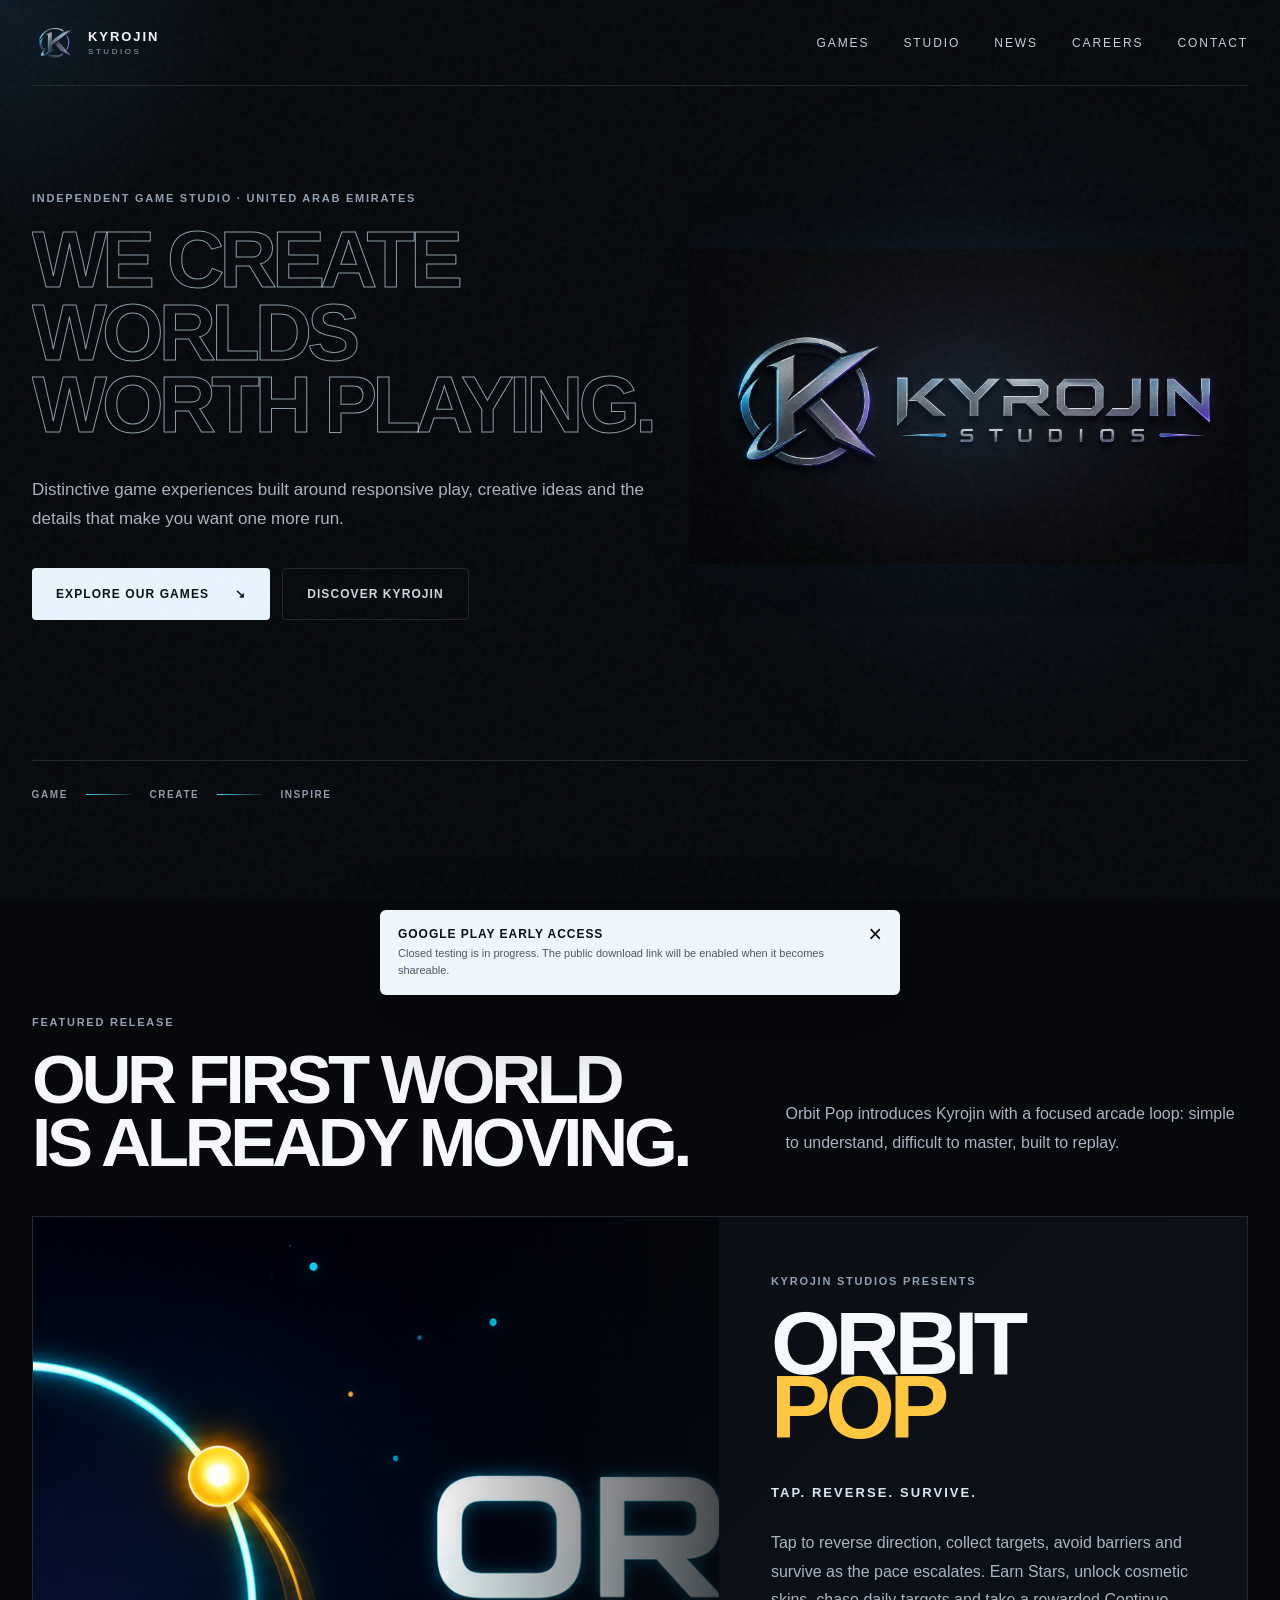
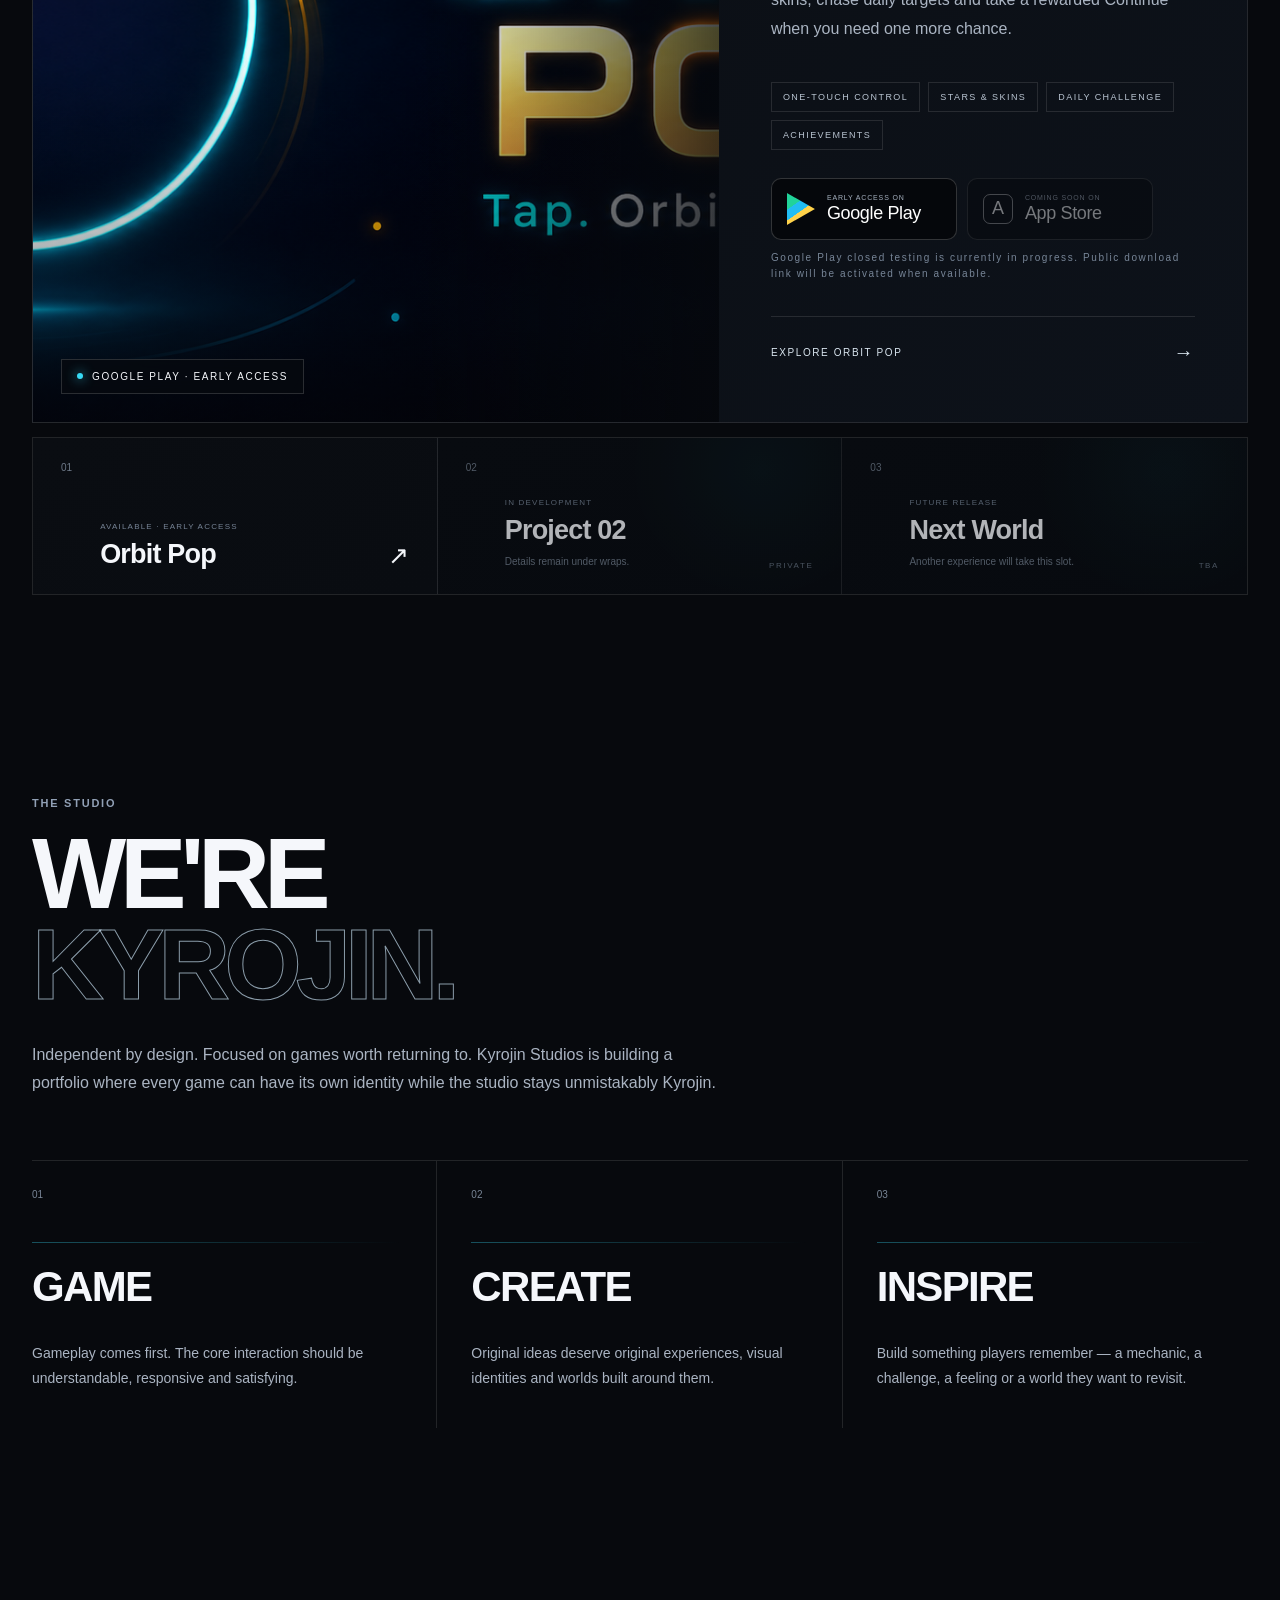
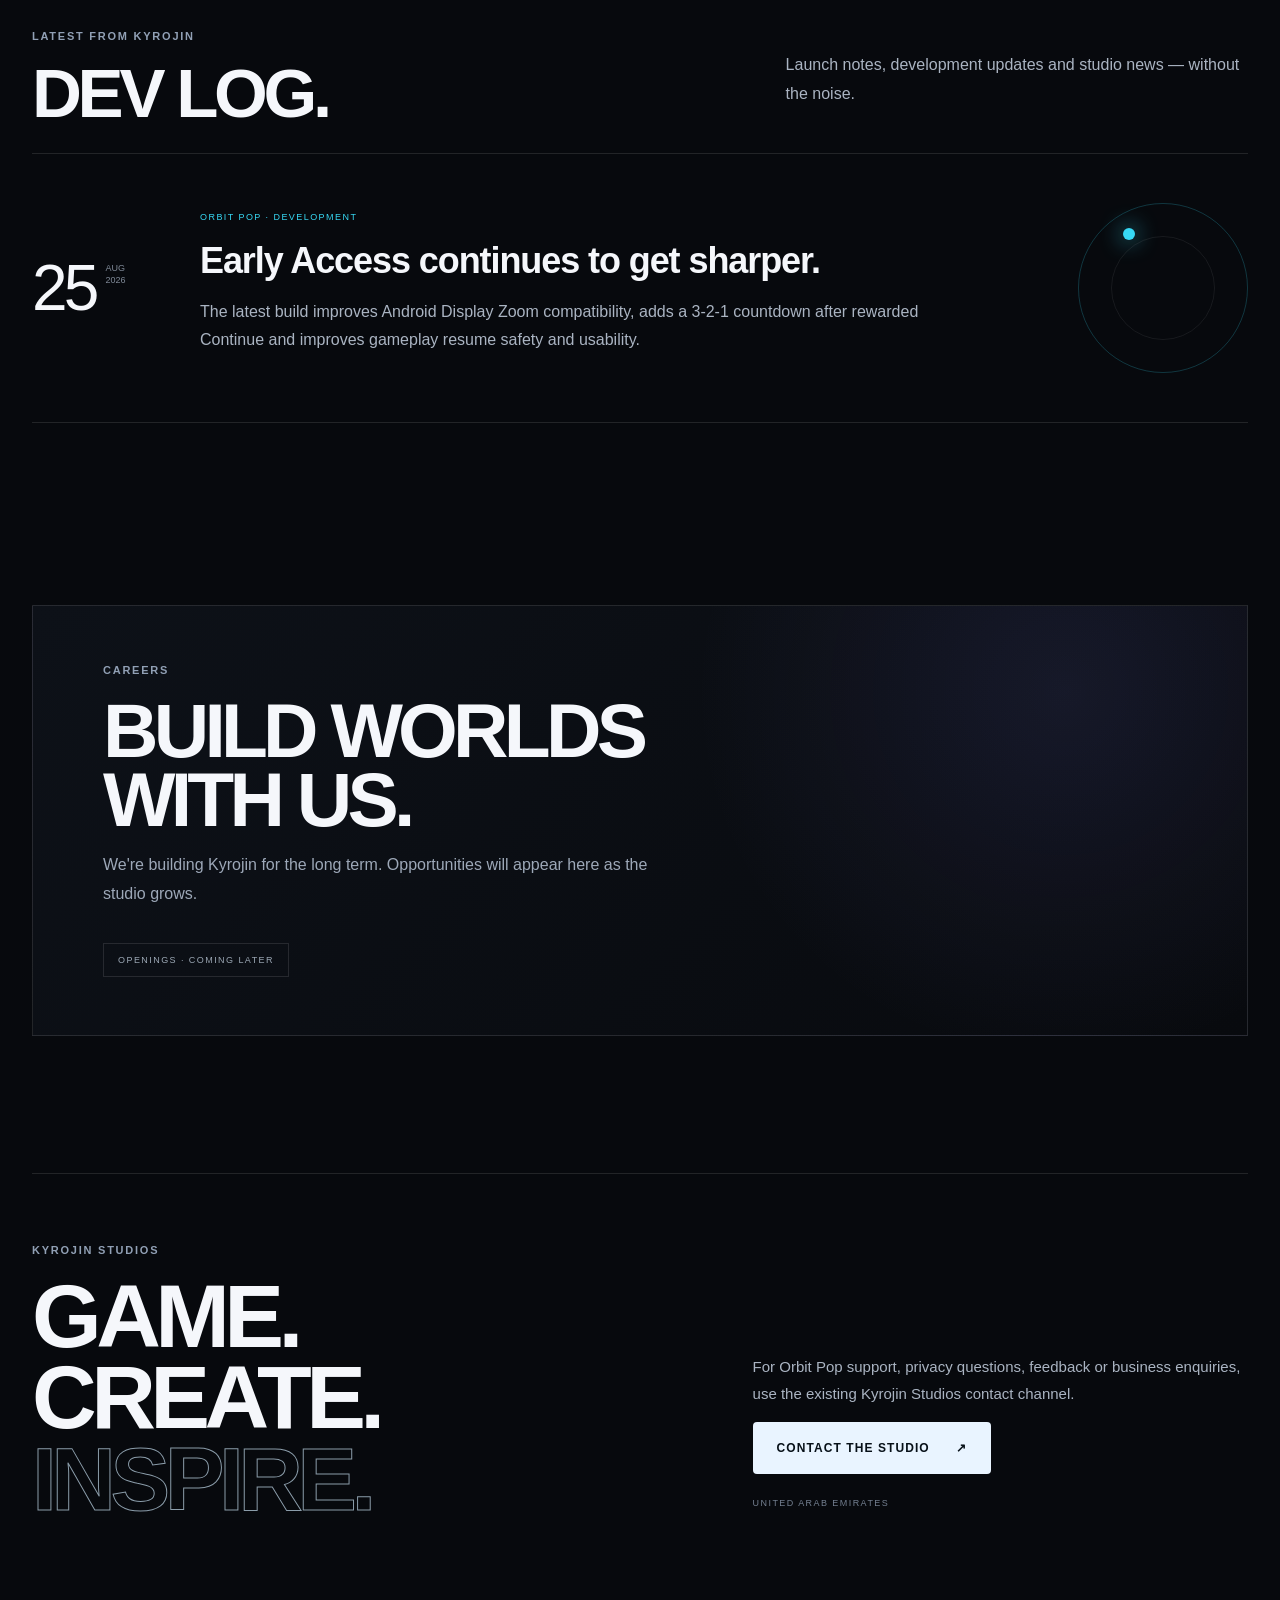
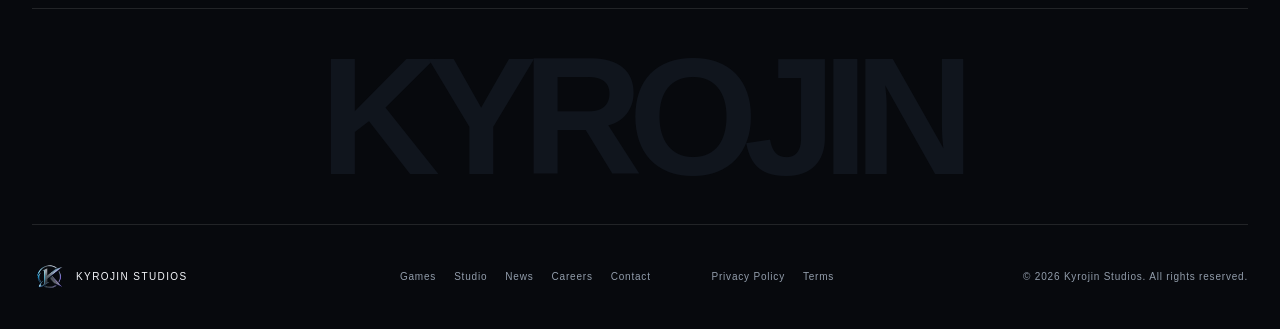
==== commit 82af8c5a: "Kyrojin V2.1 motion and typography polish" ====
--- a/kyrojin-studios-site/public/index.html
+++ b/kyrojin-studios-site/public/index.html
@@ -90,11 +90,11 @@
         </a>
         <div class="game-card muted">
           <span class="card-index">02</span>
-          <div><p>IN DEVELOPMENT</p><h4>Project 02</h4></div><span class="lock">PRIVATE</span>
+          <div><p>IN DEVELOPMENT</p><h4>Project 02</h4><small>Details remain under wraps.</small></div><span class="lock">PRIVATE</span>
         </div>
         <div class="game-card muted">
           <span class="card-index">03</span>
-          <div><p>COMING LATER</p><h4>Next World</h4></div><span class="lock">TBA</span>
+          <div><p>FUTURE RELEASE</p><h4>Next World</h4><small>Another experience will take this slot.</small></div><span class="lock">TBA</span>
         </div>
       </div>
     </section>
--- a/kyrojin-studios-site/public/assets/styles.css
+++ b/kyrojin-studios-site/public/assets/styles.css
@@ -0,0 +1,166 @@
+:root{
+  --bg:#07090d;--bg2:#0b0f16;--panel:#0d121a;--text:#f5f7fb;--muted:#9da8b8;--line:rgba(255,255,255,.11);--cyan:#37d9f4;--cyan2:#6ae9ff;--ice:#c8e9ff;--violet:#8887ff;--amber:#ffc640;--max:1440px
+}
+*{box-sizing:border-box}html{scroll-behavior:smooth}body{margin:0;background:var(--bg);color:var(--text);font-family:Inter,ui-sans-serif,-apple-system,BlinkMacSystemFont,"Segoe UI",Roboto,Arial,sans-serif;overflow-x:hidden}a{color:inherit;text-decoration:none}button{font:inherit}.noise{position:fixed;inset:0;z-index:100;pointer-events:none;opacity:.045;background-image:url("data:image/svg+xml,%3Csvg viewBox='0 0 180 180' xmlns='http://www.w3.org/2000/svg'%3E%3Cfilter id='n'%3E%3CfeTurbulence type='fractalNoise' baseFrequency='.92' numOctaves='4' stitchTiles='stitch'/%3E%3C/filter%3E%3Crect width='100%25' height='100%25' filter='url(%23n)' opacity='.8'/%3E%3C/svg%3E")}.cursor-glow{position:fixed;width:520px;height:520px;border-radius:50%;background:radial-gradient(circle,rgba(58,187,255,.10),transparent 67%);pointer-events:none;z-index:0;transform:translate(-50%,-50%);transition:opacity .2s}.section-pad{width:min(var(--max),calc(100% - 64px));margin:0 auto;padding:120px 0;position:relative;z-index:1}.site-header{height:86px;width:min(var(--max),calc(100% - 64px));margin:0 auto;display:flex;align-items:center;justify-content:space-between;position:relative;z-index:80;border-bottom:1px solid var(--line)}.brand{display:flex;align-items:center;gap:12px;letter-spacing:.12em}.brand img{width:44px;height:44px;object-fit:contain}.brand span{display:grid;line-height:1}.brand strong{font-size:13px}.brand small{font-size:8px;color:var(--muted);margin-top:5px;letter-spacing:.32em}.nav{display:flex;align-items:center;gap:34px}.nav a{font-size:12px;color:#c8d0db;letter-spacing:.08em;text-transform:uppercase;position:relative}.nav a:after{content:"";position:absolute;left:0;right:100%;bottom:-8px;height:1px;background:var(--cyan);transition:.25s}.nav a:hover:after{right:0}.menu-toggle{display:none;background:none;border:0;width:42px;height:42px;position:relative}.menu-toggle span{position:absolute;left:9px;width:24px;height:1px;background:white;transition:.25s}.menu-toggle span:first-child{top:16px}.menu-toggle span:last-child{top:25px}.eyebrow{margin:0 0 20px;color:#91a0b5;font-size:11px;font-weight:700;letter-spacing:.21em;text-transform:uppercase}.hero{min-height:calc(100vh - 86px);display:grid;grid-template-columns:1.08fr .92fr;align-items:center;padding-top:70px;padding-bottom:75px}.hero-aura{position:absolute;inset:0;background:radial-gradient(circle at 76% 40%,rgba(55,217,244,.09),transparent 22%),radial-gradient(circle at 79% 41%,rgba(136,135,255,.06),transparent 35%);pointer-events:none}.hero-copy{position:relative;z-index:2}.hero h1,.section-head h2,.studio-intro h2,.careers h2,.contact h2,.orbit-copy h1,.orbit-manifesto h2,.showcase-copy h2,.update-panel h2,.download-panel h2{font-size:clamp(52px,6.2vw,104px);line-height:.91;letter-spacing:-.055em;margin:0;font-weight:650}.hero h1 span,.studio-intro h2 span,.contact h2 span,.orbit-copy h1 span,.orbit-manifesto h2 span{color:transparent;-webkit-text-stroke:1px rgba(211,237,255,.65);text-stroke:1px rgba(211,237,255,.65)}.hero-lead{max-width:690px;font-size:18px;line-height:1.72;color:#aab3c1;margin:34px 0 34px}.hero-actions{display:flex;gap:12px;flex-wrap:wrap}.btn{height:52px;padding:0 24px;border-radius:4px;display:inline-flex;align-items:center;justify-content:center;gap:26px;font-size:12px;text-transform:uppercase;letter-spacing:.09em;font-weight:750}.btn-primary{background:#e9f4ff;color:#071018}.btn-primary:hover{background:white}.btn-ghost{border:1px solid var(--line);color:#cfd6df}.btn-ghost:hover{border-color:#5b6a7c}.hero-mark{display:flex;justify-content:flex-end;align-items:center}.hero-mark img{width:min(100%,760px);filter:drop-shadow(0 30px 70px rgba(0,0,0,.7));mix-blend-mode:screen;opacity:.92}.hero-footer{grid-column:1/-1;margin-top:35px;padding-top:28px;border-top:1px solid var(--line);display:flex;align-items:center;gap:18px;color:#8f9aaa;font-size:10px;font-weight:800;letter-spacing:.26em}.hero-footer i{width:45px;height:1px;background:linear-gradient(90deg,var(--cyan),rgba(255,255,255,.1))}.featured{padding-top:155px}.section-head{display:grid;grid-template-columns:1.2fr .8fr;gap:60px;align-items:end;margin-bottom:62px}.section-head h2{font-size:clamp(45px,5.4vw,78px)}.section-head>p{color:var(--muted);line-height:1.8;font-size:15px;max-width:500px;justify-self:end}.game-feature{min-height:720px;border:1px solid var(--line);display:grid;grid-template-columns:1.13fr .87fr;background:linear-gradient(135deg,#0a0d12,#0d121a);overflow:hidden}.game-art{position:relative;min-height:720px;background:#02040a}.game-art img{width:100%;height:100%;object-fit:cover}.art-shade{position:absolute;inset:0;background:linear-gradient(90deg,transparent 56%,rgba(6,9,14,.74) 100%),linear-gradient(0deg,rgba(4,6,10,.55),transparent 45%)}.status-chip{position:absolute;left:28px;bottom:28px;display:flex;align-items:center;gap:9px;padding:11px 15px;border:1px solid rgba(255,255,255,.15);background:rgba(7,10,15,.75);backdrop-filter:blur(14px);font-size:10px;letter-spacing:.12em;text-transform:uppercase}.status-chip span{width:6px;height:6px;border-radius:50%;background:var(--cyan);box-shadow:0 0 12px var(--cyan)}.game-info{padding:72px 58px;display:flex;flex-direction:column;justify-content:center}.game-info h3{font-size:clamp(78px,7.7vw,128px);line-height:.72;letter-spacing:-.06em;margin:4px 0 32px}.game-info h3 span{color:var(--amber)}.tagline{font-size:13px;font-weight:800;letter-spacing:.25em;color:#d9e7f3}.game-desc{font-size:15px;line-height:1.8;color:var(--muted);max-width:590px}.feature-pills{display:flex;flex-wrap:wrap;gap:8px;margin:22px 0 28px}.feature-pills span{font-size:9px;letter-spacing:.11em;text-transform:uppercase;border:1px solid var(--line);padding:9px 11px;color:#b9c4d1}.store-row{display:flex;gap:10px;flex-wrap:wrap}.store-badge{height:62px;min-width:186px;border:1px solid rgba(255,255,255,.18);background:#05070b;color:white;border-radius:10px;padding:8px 15px;display:flex;align-items:center;gap:12px;text-align:left;cursor:pointer;transition:.25s}.store-badge:hover:not(:disabled){transform:translateY(-2px);border-color:rgba(255,255,255,.4);background:#090d13}.store-badge small{display:block;font-size:7px;letter-spacing:.12em;color:#a6b1c0;margin-bottom:2px}.store-badge strong{font-size:18px;font-weight:520;letter-spacing:-.02em}.store-disabled{opacity:.43;cursor:not-allowed}.play-icon{width:28px;height:32px;position:relative;display:block;clip-path:polygon(0 0,100% 50%,0 100%);background:linear-gradient(145deg,#21d39a 0 32%,#21bdf3 33% 53%,#ffd24a 54% 72%,#ff5a62 73%)}.play-icon i{display:none}.appstore-icon{width:30px;height:30px;border:1px solid rgba(255,255,255,.55);display:grid;place-items:center;border-radius:7px;font-weight:300;font-size:18px}.store-note{font-size:10px;color:#778597;line-height:1.6;margin:10px 0 0;max-width:450px}.text-link{display:inline-flex;align-items:center;justify-content:space-between;width:100%;border-top:1px solid var(--line);padding-top:24px;margin-top:34px;text-transform:uppercase;font-size:10px;letter-spacing:.14em;color:#d9e5ef}.text-link span{font-size:20px}.game-grid{display:grid;grid-template-columns:repeat(3,1fr);margin-top:18px;border:1px solid var(--line)}.game-card{min-height:190px;padding:28px;display:grid;grid-template-columns:auto 1fr auto;gap:28px;align-items:end;border-right:1px solid var(--line);background:#0a0d12}.game-card:last-child{border-right:0}.game-card.active:hover{background:#0e141c}.game-card .card-index{font-size:10px;color:#6d7887;align-self:start}.game-card p{font-size:8px;letter-spacing:.15em;color:#768395}.game-card h4{margin:8px 0 0;font-size:30px;letter-spacing:-.03em}.game-card .arrow{font-size:25px}.game-card .lock{font-size:8px;letter-spacing:.2em;color:#65707f}.game-card.muted{opacity:.56}.studio{padding-top:175px}.studio-intro{max-width:1000px}.studio-intro h2{font-size:clamp(74px,9vw,148px)}.studio-intro>p:last-child{max-width:700px;margin:42px 0 0;color:var(--muted);line-height:1.8;font-size:16px}.principles{display:grid;grid-template-columns:repeat(3,1fr);margin-top:100px;border-top:1px solid var(--line)}.principle{padding:28px 34px 22px 0;border-right:1px solid var(--line);min-height:350px;display:flex;flex-direction:column}.principle:not(:first-child){padding-left:34px}.principle:last-child{border-right:0}.principle .number{font-size:10px;color:#788595}.principle .line{width:100%;height:1px;background:linear-gradient(90deg,var(--cyan),transparent);margin:65px 0 22px;opacity:.35}.principle h3{font-size:50px;letter-spacing:-.04em;margin:0 0 24px}.principle p{color:var(--muted);line-height:1.8;font-size:14px;max-width:360px}.news{padding-top:155px}.news-card{min-height:360px;border-top:1px solid var(--line);border-bottom:1px solid var(--line);display:grid;grid-template-columns:150px 1fr 300px;align-items:center;gap:50px}.news-date{display:flex;align-items:flex-start;gap:10px}.news-date strong{font-size:74px;font-weight:400;letter-spacing:-.06em}.news-date span{font-size:9px;line-height:1.4;color:#7f8997;margin-top:11px}.news-tag{font-size:9px;letter-spacing:.17em;color:var(--cyan)}.news-copy h3{font-size:36px;margin:16px 0 12px;letter-spacing:-.03em}.news-copy p{max-width:760px;color:var(--muted);line-height:1.75}.news-orbit{width:220px;height:220px;border:1px solid rgba(55,217,244,.22);border-radius:50%;position:relative;justify-self:end}.news-orbit:after{content:"";position:absolute;inset:32px;border:1px solid rgba(255,255,255,.07);border-radius:50%}.news-orbit span{position:absolute;width:12px;height:12px;background:var(--cyan);border-radius:50%;top:24px;left:44px;box-shadow:0 0 22px var(--cyan)}.careers-panel{min-height:570px;border:1px solid var(--line);padding:72px;background:radial-gradient(circle at 85% 20%,rgba(135,134,255,.10),transparent 34%),linear-gradient(135deg,#0d1118,#080a0e);display:flex;flex-direction:column;justify-content:center}.careers h2{font-size:clamp(65px,7vw,112px)}.careers-panel>p:not(.eyebrow){color:var(--muted);max-width:560px;line-height:1.8}.coming-pill{width:max-content;border:1px solid var(--line);padding:11px 14px;font-size:9px;letter-spacing:.15em;color:#9ca8b5;margin-top:18px}.contact-panel{display:grid;grid-template-columns:1fr .75fr;gap:60px;border-top:1px solid var(--line);padding-top:95px}.contact h2{font-size:clamp(72px,8vw,130px)}.contact-copy{display:flex;flex-direction:column;justify-content:flex-end;align-items:flex-start;padding-bottom:12px}.contact-copy p{color:var(--muted);line-height:1.8;max-width:510px}.contact-copy small{margin-top:24px;color:#748091;font-size:9px;text-transform:uppercase;letter-spacing:.16em}.footer{width:min(var(--max),calc(100% - 64px));margin:70px auto 0;border-top:1px solid var(--line);position:relative;z-index:1;overflow:hidden}.footer-word{font-size:clamp(100px,17vw,300px);font-weight:800;letter-spacing:-.085em;line-height:.83;color:#0d1117;white-space:nowrap;text-align:center;margin:60px 0}.footer-bottom{border-top:1px solid var(--line);min-height:130px;display:grid;grid-template-columns:1.2fr 1fr 1fr auto;align-items:center;gap:30px}.footer-brand{display:flex;align-items:center;gap:10px;font-size:10px;letter-spacing:.14em}.footer-brand img{width:34px;height:34px;object-fit:contain}.footer-bottom nav{display:flex;gap:18px;flex-wrap:wrap}.footer-bottom a,.footer-bottom p{font-size:9px;color:#7f8a99;letter-spacing:.08em}.toast{position:fixed;left:50%;bottom:24px;transform:translate(-50%,140%);width:min(520px,calc(100% - 32px));padding:17px 48px 17px 18px;background:#eef5fb;color:#081016;border-radius:6px;z-index:150;box-shadow:0 25px 70px rgba(0,0,0,.45);transition:.32s;display:grid;gap:4px}.toast.show{transform:translate(-50%,0)}.toast strong{font-size:12px;text-transform:uppercase;letter-spacing:.08em}.toast span{font-size:11px;line-height:1.5;color:#4c5865}.toast button{position:absolute;right:12px;top:10px;background:none;border:0;font-size:23px;cursor:pointer}.reveal{opacity:0;transform:translateY(26px);transition:opacity .8s ease,transform .8s ease}.reveal.visible{opacity:1;transform:none}.delay-1{transition-delay:.10s}.delay-2{transition-delay:.20s}
+/* Orbit page */.orbit-page{background:#050711}.orbit-hero{min-height:calc(100vh - 86px);display:grid;grid-template-columns:1.05fr .75fr;align-items:center;gap:80px}.orbit-bg{position:absolute;inset:0;overflow:hidden;pointer-events:none}.orbit-ring{position:absolute;border:1px solid rgba(55,217,244,.12);border-radius:50%}.ring-one{width:820px;height:820px;right:-160px;top:-180px}.ring-two{width:560px;height:560px;right:-30px;top:-50px;border-color:rgba(255,198,64,.08)}.orb{position:absolute;width:12px;height:12px;border-radius:50%}.orb.cyan{right:570px;top:170px;background:var(--cyan);box-shadow:0 0 30px var(--cyan)}.orb.amber{right:100px;top:475px;background:var(--amber);box-shadow:0 0 30px var(--amber)}.orbit-copy{position:relative;z-index:2}.orbit-icon-wrap{display:flex;align-items:center;gap:14px;margin-bottom:28px}.orbit-icon-wrap img{width:66px;height:66px;border-radius:16px}.orbit-icon-wrap span{font-size:8px;letter-spacing:.16em;border:1px solid rgba(55,217,244,.35);color:var(--cyan);padding:8px 10px}.orbit-copy h1{font-size:clamp(55px,6.2vw,100px)}.orbit-copy>p:not(.eyebrow){color:#a3afbe;font-size:18px;margin:28px 0}.orbit-phone{display:flex;justify-content:center;position:relative;z-index:2}.phone-frame{width:min(390px,80vw);height:720px;background:#090b11;border:1px solid rgba(255,255,255,.18);border-radius:46px;padding:10px;box-shadow:0 45px 90px rgba(0,0,0,.6),0 0 80px rgba(55,217,244,.08);overflow:hidden;position:relative}.phone-frame img{width:100%;height:100%;object-fit:cover;border-radius:36px}.phone-notch{position:absolute;z-index:4;top:17px;left:50%;transform:translateX(-50%);width:115px;height:22px;border-radius:18px;background:#030407}.orbit-manifesto{padding-top:160px}.orbit-manifesto h2{font-size:clamp(65px,8vw,128px)}.manifesto-grid{display:grid;grid-template-columns:repeat(3,1fr);gap:0;margin-top:90px;border-top:1px solid var(--line)}.manifesto-grid article{padding:34px 40px 70px 0;border-right:1px solid var(--line)}.manifesto-grid article:not(:first-child){padding-left:40px}.manifesto-grid article:last-child{border-right:0}.manifesto-grid strong{font-size:10px;color:#667384}.manifesto-grid h3{font-size:36px;margin:74px 0 18px}.manifesto-grid p{color:var(--muted);line-height:1.8;font-size:14px}.orbit-showcase{display:grid;grid-template-columns:1fr 1fr;gap:70px;align-items:center}.showcase-banner{border:1px solid var(--line);background:#02040a;overflow:hidden;box-shadow:0 30px 80px rgba(0,0,0,.38)}.showcase-banner img{width:100%;display:block}.showcase-copy h2{font-size:clamp(48px,5.2vw,82px)}.feature-list{margin-top:45px;border-top:1px solid var(--line)}.feature-list>div{display:grid;grid-template-columns:46px 1fr;gap:15px;padding:18px 0;border-bottom:1px solid var(--line)}.feature-list>div>span{color:var(--cyan)}.feature-list p{margin:0;color:var(--muted);line-height:1.65;font-size:13px}.feature-list strong{display:block;color:white;margin-bottom:3px}.update-panel{border:1px solid var(--line);min-height:480px;padding:60px;display:grid;grid-template-columns:1fr .8fr;gap:80px;align-items:center;background:linear-gradient(135deg,#0a0f18,#090b10)}.update-panel h2{font-size:clamp(52px,6vw,95px)}.update-panel ul{margin:0;padding:0;list-style:none}.update-panel li{padding:20px 0;border-bottom:1px solid var(--line);color:#aab5c3;font-size:14px;line-height:1.6}.update-panel li:before{content:"+";color:var(--cyan);margin-right:14px}.download-panel{display:grid;grid-template-columns:180px 1fr auto;gap:55px;align-items:center;border-top:1px solid var(--line);border-bottom:1px solid var(--line);padding:70px 0}.download-panel>img{width:170px;height:170px;border-radius:34px}.download-panel h2{font-size:clamp(50px,5vw,80px)}.download-panel>div>p:last-child{color:var(--muted);line-height:1.7;max-width:650px}.store-stack{display:grid;gap:10px}.compact-footer{margin-top:30px}.compact-footer .footer-bottom{grid-template-columns:1fr 1fr auto}
+@media(max-width:1050px){.section-pad,.site-header,.footer{width:min(100% - 40px,var(--max))}.hero{grid-template-columns:1fr;min-height:auto;padding-top:100px}.hero-mark{margin-top:20px;justify-content:flex-start}.hero-mark img{width:min(700px,100%)}.game-feature{grid-template-columns:1fr}.game-art{min-height:460px}.game-grid{grid-template-columns:1fr}.game-card{border-right:0;border-bottom:1px solid var(--line)}.principles{grid-template-columns:1fr}.principle,.principle:not(:first-child){padding:28px 0;border-right:0;border-bottom:1px solid var(--line);min-height:280px}.news-card{grid-template-columns:120px 1fr}.news-orbit{display:none}.orbit-hero{grid-template-columns:1fr}.orbit-phone{margin-top:20px}.orbit-showcase{grid-template-columns:1fr}.download-panel{grid-template-columns:150px 1fr}.download-panel .store-stack{grid-column:2}.footer-bottom{grid-template-columns:1fr 1fr}.footer-bottom p{grid-column:1/-1}}
+@media(max-width:760px){.section-pad,.site-header,.footer{width:calc(100% - 28px)}.section-pad{padding:82px 0}.site-header{height:72px}.menu-toggle{display:block}.nav{position:absolute;top:72px;left:-14px;right:-14px;background:rgba(7,9,13,.97);backdrop-filter:blur(20px);border-bottom:1px solid var(--line);display:grid;gap:0;padding:14px;transform:translateY(-8px);opacity:0;pointer-events:none;transition:.25s}.nav.open{opacity:1;transform:none;pointer-events:auto}.nav a{padding:16px 8px;border-bottom:1px solid rgba(255,255,255,.06)}.hero{padding-top:70px}.hero h1{font-size:clamp(49px,15vw,72px)}.hero-lead{font-size:15px}.hero-mark{margin-top:55px}.hero-footer{gap:10px}.hero-footer i{width:20px}.section-head{grid-template-columns:1fr;gap:20px}.section-head>p{justify-self:start}.game-art{min-height:320px}.game-info{padding:46px 24px}.game-info h3{font-size:78px}.store-badge{min-width:100%;justify-content:flex-start}.studio-intro h2{font-size:74px}.principle h3{font-size:42px}.news-card{grid-template-columns:1fr;gap:15px;padding:35px 0}.news-date strong{font-size:52px}.news-copy h3{font-size:29px}.careers-panel{padding:36px 24px;min-height:480px}.contact-panel{grid-template-columns:1fr}.contact-copy{padding-top:20px}.footer-word{font-size:26vw}.footer-bottom{grid-template-columns:1fr;padding:30px 0}.footer-bottom p{grid-column:auto}.orbit-hero{gap:25px;padding-top:75px}.orbit-copy h1{font-size:54px}.phone-frame{height:620px}.manifesto-grid{grid-template-columns:1fr}.manifesto-grid article,.manifesto-grid article:not(:first-child){padding:30px 0;border-right:0;border-bottom:1px solid var(--line)}.manifesto-grid h3{margin-top:35px}.orbit-showcase{gap:45px}.update-panel{grid-template-columns:1fr;padding:35px 22px;gap:30px}.download-panel{grid-template-columns:1fr;gap:28px}.download-panel .store-stack{grid-column:auto}.download-panel>img{width:110px;height:110px}.compact-footer .footer-bottom{grid-template-columns:1fr}.cursor-glow{display:none}}
+@media(prefers-reduced-motion:reduce){html{scroll-behavior:auto}.reveal{opacity:1;transform:none;transition:none}.cursor-glow{display:none}}
+
+/* ===== V2 POLISH — tighter editorial rhythm, stronger readability ===== */
+:root{--max:1480px}
+.section-pad{padding:92px 0}
+.featured,.studio,.news{padding-top:110px}
+.hero{min-height:820px;padding-top:54px;padding-bottom:54px}
+.hero-lead{max-width:650px;font-size:17px}
+.hero-mark img{max-height:420px;object-fit:contain}
+.section-head{margin-bottom:42px}
+.section-head>p{font-size:16px;color:#aab4c2}
+.game-feature{min-height:620px}
+.game-art{min-height:620px}
+.game-info{padding:58px 52px}
+.game-info h3{font-size:clamp(70px,7vw,116px)}
+.game-desc{color:#aab4c2;font-size:16px}
+.game-grid{margin-top:14px}
+.game-card{min-height:156px;padding:24px 28px;background:linear-gradient(145deg,#0a0d12,#090c11)}
+.game-card h4{font-size:27px}
+.game-card small{display:block;margin-top:9px;color:#6f7a89;font-size:10px;line-height:1.45;max-width:210px}
+.game-card.muted{opacity:.72;position:relative;overflow:hidden}
+.game-card.muted:before{content:"";position:absolute;inset:0;background:radial-gradient(circle at 80% 20%,rgba(55,217,244,.045),transparent 38%);pointer-events:none}
+.studio-intro h2{font-size:clamp(68px,7.8vw,124px)}
+.studio-intro>p:last-child{margin-top:30px;color:#aab4c2}
+.principles{margin-top:62px}
+.principle{min-height:260px}
+.principle .line{margin:42px 0 20px}
+.principle h3{font-size:42px;margin-bottom:16px}
+.principle p{color:#aab4c2}
+.news .section-head{margin-bottom:28px}
+.news-card{min-height:270px;grid-template-columns:130px 1fr 220px;gap:38px}
+.news-date strong{font-size:64px}
+.news-copy p{color:#aab4c2}
+.news-orbit{width:170px;height:170px}
+.careers{padding-top:90px;padding-bottom:72px}
+.careers-panel{min-height:380px;padding:58px 70px}
+.careers h2{font-size:clamp(58px,6vw,90px)}
+.contact{padding-top:65px;padding-bottom:68px}
+.contact-panel{padding-top:70px}
+.contact h2{font-size:clamp(64px,7vw,104px)}
+.contact-copy p{color:#aab4c2;font-size:15px}
+.footer{margin-top:20px}
+.footer-word{font-size:clamp(90px,13vw,220px);margin:38px 0;color:#10151d}
+.footer-bottom{min-height:105px}
+.footer-bottom a,.footer-bottom p{font-size:10px;color:#929dab}
+/* Orbit: use actual gameplay more prominently */
+.orbit-hero{min-height:760px;gap:65px}
+.phone-frame{height:650px;width:min(350px,80vw)}
+.orbit-manifesto{padding-top:105px}
+.manifesto-grid{margin-top:58px}
+.manifesto-grid article{padding-bottom:48px}
+.manifesto-grid h3{margin-top:46px}
+.orbit-showcase{gap:55px}
+.gameplay-pair{display:grid;grid-template-columns:1fr 1fr;gap:14px;padding:18px;background:linear-gradient(145deg,#070a10,#0b1018)}
+.gameplay-pair figure{margin:0;min-width:0}
+.gameplay-pair img{width:100%;aspect-ratio:9/16;object-fit:cover;object-position:top;border:1px solid rgba(255,255,255,.1)}
+.gameplay-pair figcaption{padding:12px 3px 2px;color:#718092;font-size:8px;letter-spacing:.13em;text-align:center}
+.update-block{padding-top:82px;padding-bottom:70px}
+.update-panel{min-height:350px;padding:48px 54px}
+.orbit-download{padding-top:65px;padding-bottom:70px}
+.download-panel{padding:50px 0}
+@media(max-width:1050px){.hero{min-height:auto}.game-feature,.game-art{min-height:0}.game-art{height:500px}.careers-panel{min-height:340px}.news-card{grid-template-columns:110px 1fr}.orbit-hero{min-height:auto}.phone-frame{height:620px}}
+@media(max-width:760px){.section-pad{padding:68px 0}.featured,.studio,.news{padding-top:78px}.hero{padding-top:58px;padding-bottom:50px}.hero-mark{margin-top:38px}.section-head{margin-bottom:30px}.game-art{height:330px}.game-info{padding:40px 23px}.game-grid{margin-top:10px}.game-card{min-height:135px}.studio-intro h2{font-size:68px}.principles{margin-top:45px}.principle{min-height:220px}.news-card{padding:28px 0}.careers{padding-top:60px;padding-bottom:48px}.careers-panel{min-height:330px;padding:34px 24px}.contact{padding-top:48px;padding-bottom:50px}.contact-panel{padding-top:50px}.footer-word{margin:28px 0}.phone-frame{height:590px}.orbit-manifesto{padding-top:78px}.gameplay-pair{padding:10px;gap:8px}.update-block,.orbit-download{padding-top:55px;padding-bottom:55px}}
+
+/* ===== V2.1 — LOGO, TYPOGRAPHY & PREMIUM MOTION ===== */
+body{font-family:"Segoe UI Variable Text","Segoe UI",Inter,ui-sans-serif,-apple-system,BlinkMacSystemFont,Roboto,Arial,sans-serif}
+.hero h1,.section-head h2,.studio-intro h2,.careers h2,.contact h2,.orbit-copy h1,.orbit-manifesto h2,.showcase-copy h2,.update-panel h2,.download-panel h2,.game-info h3,.principle h3,.news-copy h3,.game-card h4{
+  font-family:"Segoe UI Variable Display","Arial Narrow","Segoe UI",Inter,sans-serif;
+  font-weight:760;
+  font-variation-settings:"wght" 760;
+}
+.hero h1,.section-head h2,.studio-intro h2,.careers h2,.contact h2{letter-spacing:-.062em}
+.eyebrow,.nav a,.hero-footer,.tagline,.feature-pills span,.status-chip,.news-tag,.coming-pill,.store-note,.text-link{
+  letter-spacing:.16em
+}
+
+/* header arrival */
+.site-header{animation:kyHeaderIn .8s cubic-bezier(.2,.75,.2,1) both}
+.brand img{transition:transform .45s cubic-bezier(.2,.75,.2,1),filter .45s ease}
+.brand:hover img{transform:rotate(-7deg) scale(1.06);filter:drop-shadow(0 0 16px rgba(55,217,244,.28))}
+
+/* hero line reveal */
+.hero-copy .eyebrow{animation:kyFadeUp .65s .12s both}
+.hero h1{overflow:visible}
+.hero h1 .motion-line{display:block;overflow:hidden}
+.hero h1 .motion-line>span{display:block;transform:translateY(118%);opacity:.15;animation:kyLineIn .92s cubic-bezier(.18,.82,.22,1) forwards}
+.hero h1 .motion-line:nth-child(1)>span{animation-delay:.17s}
+.hero h1 .motion-line:nth-child(2)>span{animation-delay:.29s}
+.hero-lead{animation:kyFadeUp .75s .46s both}
+.hero-actions{animation:kyFadeUp .75s .56s both}
+.hero-footer{animation:kyFadeUp .7s .72s both}
+
+/* logo stage */
+.hero-mark{position:relative;isolation:isolate;overflow:hidden;min-height:420px}
+.hero-mark:before{content:"";position:absolute;inset:13% 3%;z-index:-1;background:radial-gradient(ellipse at center,rgba(71,201,255,.13),rgba(116,104,255,.055) 32%,transparent 68%);filter:blur(28px);animation:kyAuraPulse 5.8s ease-in-out infinite}
+.hero-mark:after{content:"";position:absolute;top:7%;bottom:7%;width:23%;left:-35%;pointer-events:none;background:linear-gradient(105deg,transparent,rgba(255,255,255,.04) 24%,rgba(157,230,255,.30) 48%,rgba(255,255,255,.08) 64%,transparent);filter:blur(3px);transform:skewX(-12deg);animation:kyMetalSweep 6.6s 1.35s ease-in-out infinite}
+.hero-mark img{position:relative;z-index:1;will-change:transform,filter;animation:kyLogoFloat 6.2s ease-in-out infinite;filter:drop-shadow(0 30px 70px rgba(0,0,0,.72)) drop-shadow(0 0 20px rgba(62,196,255,.07));transition:filter .5s ease}
+.hero-mark:hover img{filter:drop-shadow(0 32px 75px rgba(0,0,0,.76)) drop-shadow(0 0 32px rgba(76,204,255,.16))}
+
+/* interactive cards */
+.game-feature,.game-card,.principle,.news-card,.careers-panel{transition:transform .42s cubic-bezier(.2,.75,.2,1),border-color .35s ease,background-color .35s ease,box-shadow .42s ease}
+.game-feature:hover{border-color:rgba(116,215,255,.19);box-shadow:0 28px 90px rgba(0,0,0,.22)}
+.game-art img{transition:transform 1.1s cubic-bezier(.2,.75,.2,1),filter 1s ease}
+.game-feature:hover .game-art img{transform:scale(1.022);filter:saturate(1.06) contrast(1.02)}
+.game-card.active:hover{transform:translateY(-5px);border-color:rgba(55,217,244,.22);box-shadow:0 18px 45px rgba(0,0,0,.24)}
+.principle:hover{transform:translateY(-5px)}
+.principle .line{transform-origin:left;transform:scaleX(.16);transition:transform .9s cubic-bezier(.2,.75,.2,1),opacity .4s ease}
+.principle.visible .line{transform:scaleX(1)}
+.principle:hover .line{opacity:.75}
+
+/* subtle background motion */
+.hero-aura{animation:kyAuraDrift 12s ease-in-out infinite alternate;will-change:transform}
+.cursor-glow{mix-blend-mode:screen}
+
+/* Orbit micro-motion */
+.status-chip span{animation:kyDotPulse 1.8s ease-in-out infinite}
+.store-google{position:relative;overflow:hidden}
+.store-google:after{content:"";position:absolute;inset:-30% auto -30% -45%;width:26%;background:linear-gradient(100deg,transparent,rgba(255,255,255,.14),transparent);transform:skewX(-18deg);transition:none;animation:kyButtonSweep 5.2s 1.8s ease-in-out infinite}
+.news-orbit{animation:kyOrbitRotate 15s linear infinite}
+.news-orbit:after{animation:kyOrbitReverse 10s linear infinite}
+.news-orbit span{animation:kyDotGlow 2.2s ease-in-out infinite}
+.orbit-ring{animation:kyOrbitRotate 28s linear infinite}
+.ring-two{animation-direction:reverse;animation-duration:36s}
+.orb.cyan{animation:kyDotGlow 2.1s ease-in-out infinite}
+.orb.amber{animation:kyDotGlow 2.5s .6s ease-in-out infinite}
+.phone-frame{animation:kyPhoneFloat 6.8s ease-in-out infinite;will-change:transform}
+.showcase-banner img,.gameplay-pair img{transition:transform .8s cubic-bezier(.2,.75,.2,1),filter .8s ease}
+.showcase-banner:hover img,.gameplay-pair figure:hover img{transform:scale(1.025);filter:saturate(1.06)}
+
+/* reveal upgrade */
+.reveal{transition:opacity .85s cubic-bezier(.2,.75,.2,1),transform .85s cubic-bezier(.2,.75,.2,1);transform:translateY(34px)}
+.reveal.visible{transform:translateY(0)}
+
+@keyframes kyHeaderIn{from{opacity:0;transform:translateY(-18px)}to{opacity:1;transform:none}}
+@keyframes kyFadeUp{from{opacity:0;transform:translateY(18px)}to{opacity:1;transform:none}}
+@keyframes kyLineIn{to{transform:translateY(0);opacity:1}}
+@keyframes kyLogoFloat{0%,100%{transform:translate3d(0,0,0) scale(1)}50%{transform:translate3d(0,-11px,0) scale(1.006)}}
+@keyframes kyPhoneFloat{0%,100%{transform:translateY(0)}50%{transform:translateY(-9px)}}
+@keyframes kyAuraPulse{0%,100%{opacity:.62;transform:scale(.98)}50%{opacity:1;transform:scale(1.04)}}
+@keyframes kyAuraDrift{0%{transform:translate3d(-1%,0,0) scale(1)}100%{transform:translate3d(2%,-1%,0) scale(1.035)}}
+@keyframes kyMetalSweep{0%,58%{left:-35%;opacity:0}64%{opacity:1}80%{left:122%;opacity:0}100%{left:122%;opacity:0}}
+@keyframes kyButtonSweep{0%,68%{left:-45%;opacity:0}72%{opacity:1}88%{left:130%;opacity:0}100%{left:130%;opacity:0}}
+@keyframes kyOrbitRotate{to{transform:rotate(360deg)}}
+@keyframes kyOrbitReverse{to{transform:rotate(-360deg)}}
+@keyframes kyDotPulse{0%,100%{box-shadow:0 0 10px var(--cyan);opacity:.75}50%{box-shadow:0 0 22px var(--cyan);opacity:1}}
+@keyframes kyDotGlow{0%,100%{box-shadow:0 0 14px currentColor;filter:brightness(.9)}50%{box-shadow:0 0 30px currentColor;filter:brightness(1.25)}}
+
+@media(max-width:1050px){.hero-mark{min-height:320px}.hero-mark:after{animation-duration:7.5s}}
+@media(max-width:760px){.hero-mark{min-height:230px}.hero-mark:before{inset:5%}.hero-mark:after{width:30%}.hero h1 .motion-line>span{animation-duration:.78s}}
+@media(prefers-reduced-motion:reduce){
+  .site-header,.hero-copy .eyebrow,.hero-lead,.hero-actions,.hero-footer,.hero h1 .motion-line>span,.hero-mark:before,.hero-mark:after,.hero-mark img,.hero-aura,.status-chip span,.store-google:after,.news-orbit,.news-orbit:after,.news-orbit span,.orbit-ring,.orb,.phone-frame{animation:none!important}
+  .hero h1 .motion-line>span{transform:none!important;opacity:1!important}
+  .game-art img,.showcase-banner img,.gameplay-pair img,.game-card,.principle{transition:none!important}
+}
+.hero-mark img{--px:0;--py:0}
+@media(min-width:901px) and (prefers-reduced-motion:no-preference){
+  .hero-mark img{transform:translate3d(calc(var(--px)*1px),calc(var(--py)*1px),0);animation:kyLogoFloatParallax 6.2s ease-in-out infinite}
+}
+@keyframes kyLogoFloatParallax{0%,100%{transform:translate3d(calc(var(--px)*1px),calc(var(--py)*1px),0) scale(1)}50%{transform:translate3d(calc(var(--px)*1px),calc((var(--py) - 11)*1px),0) scale(1.006)}}
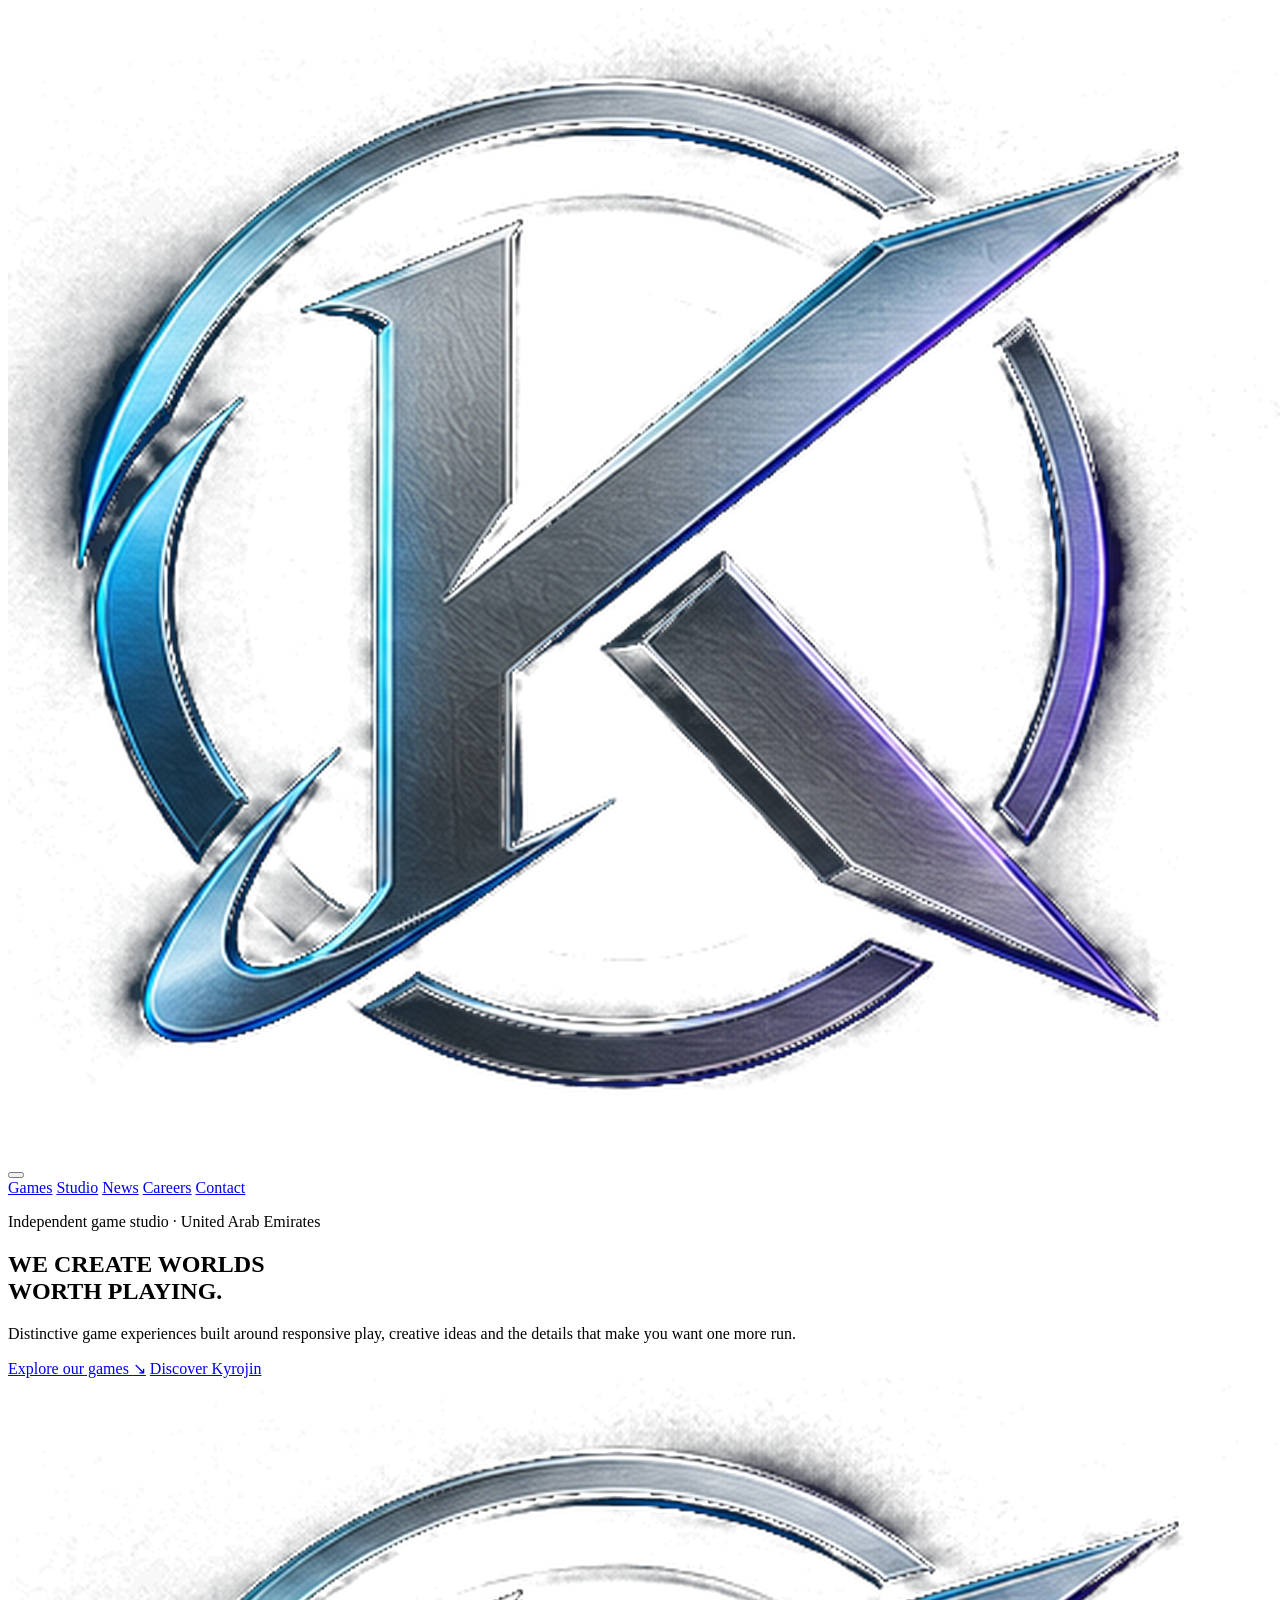
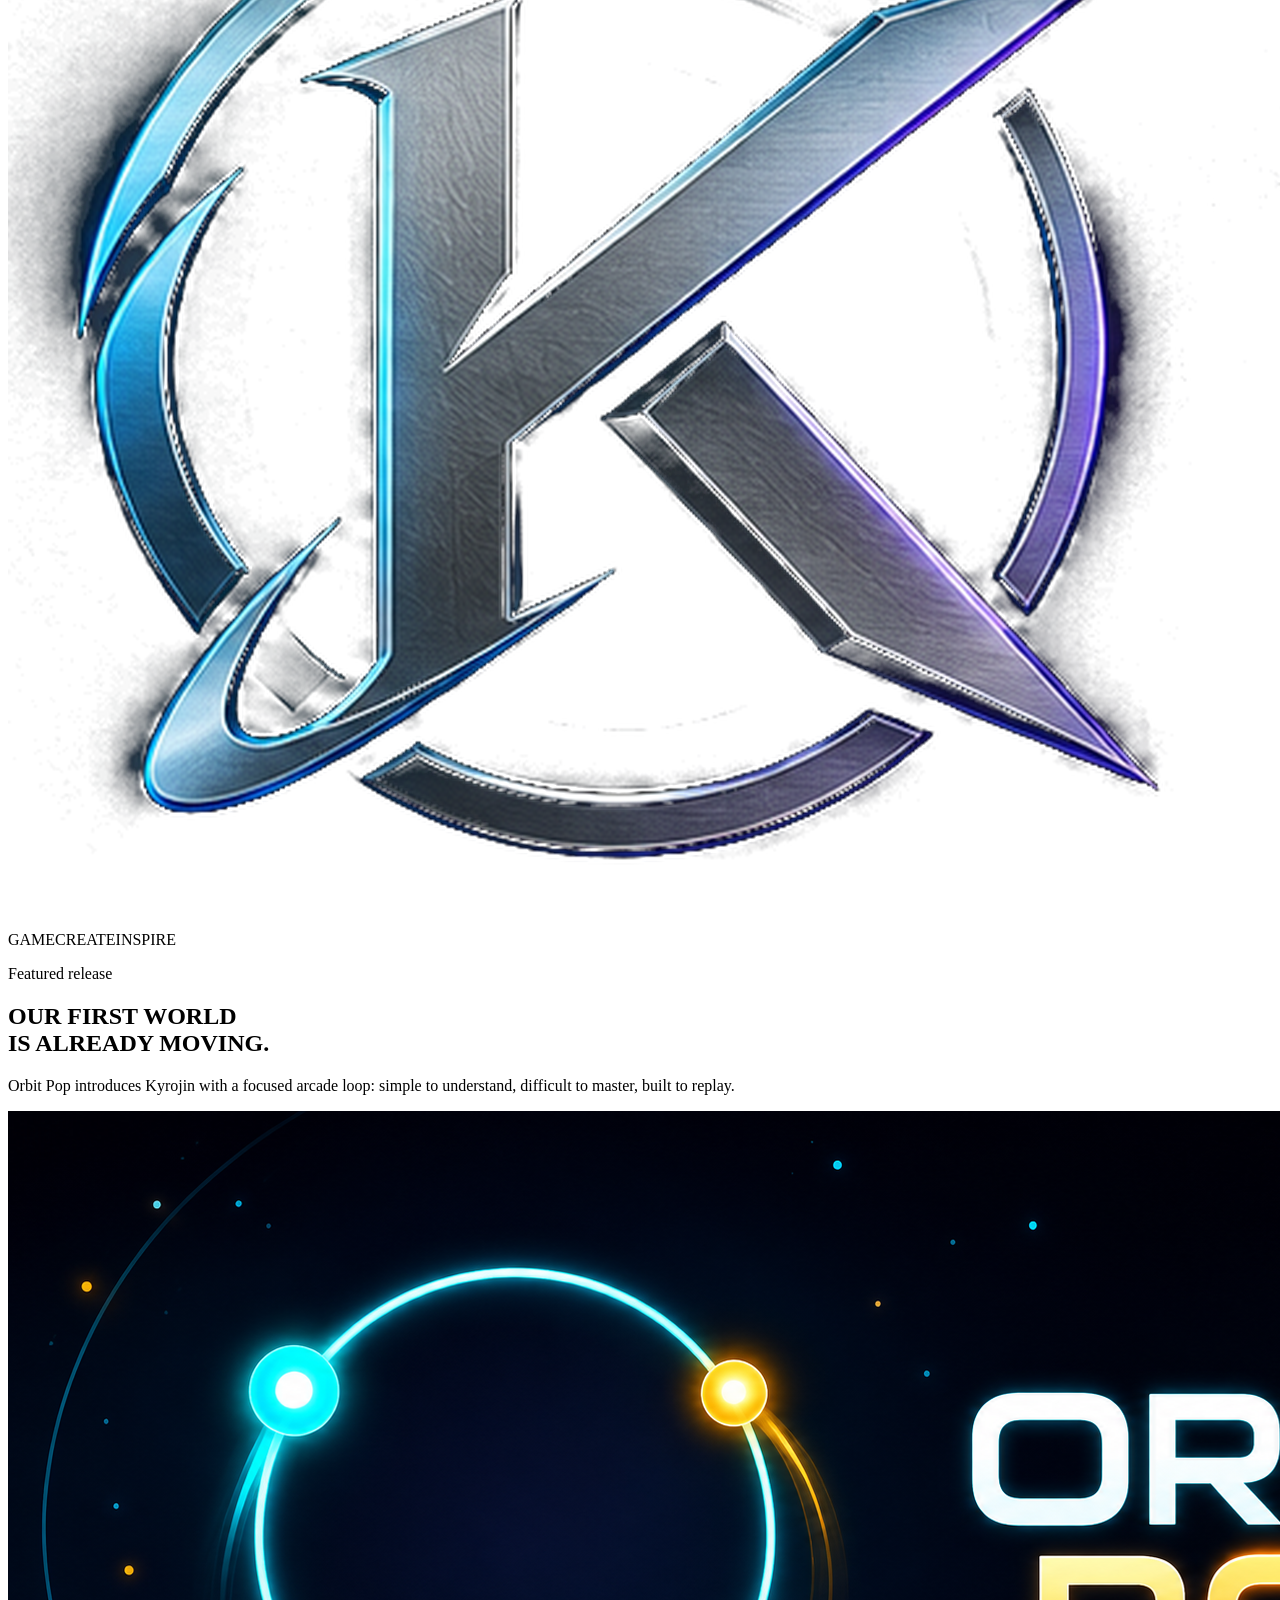
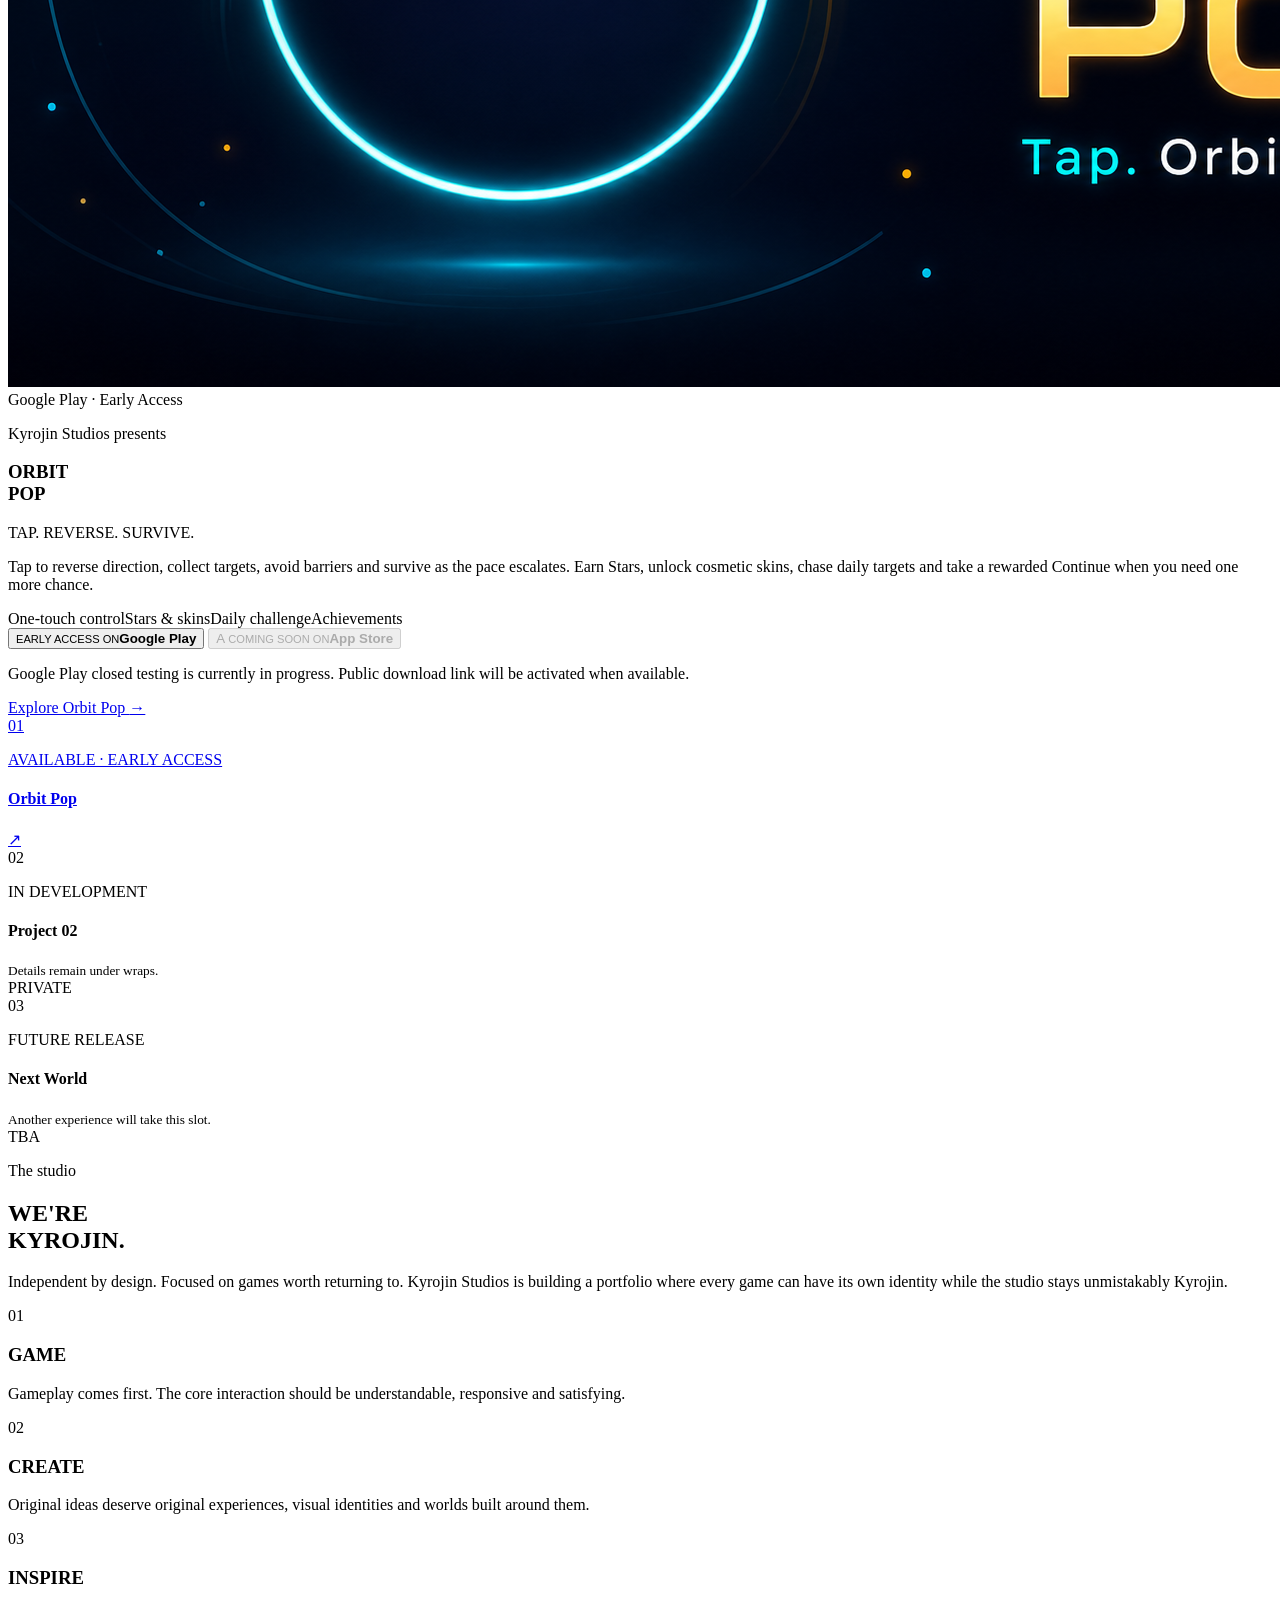
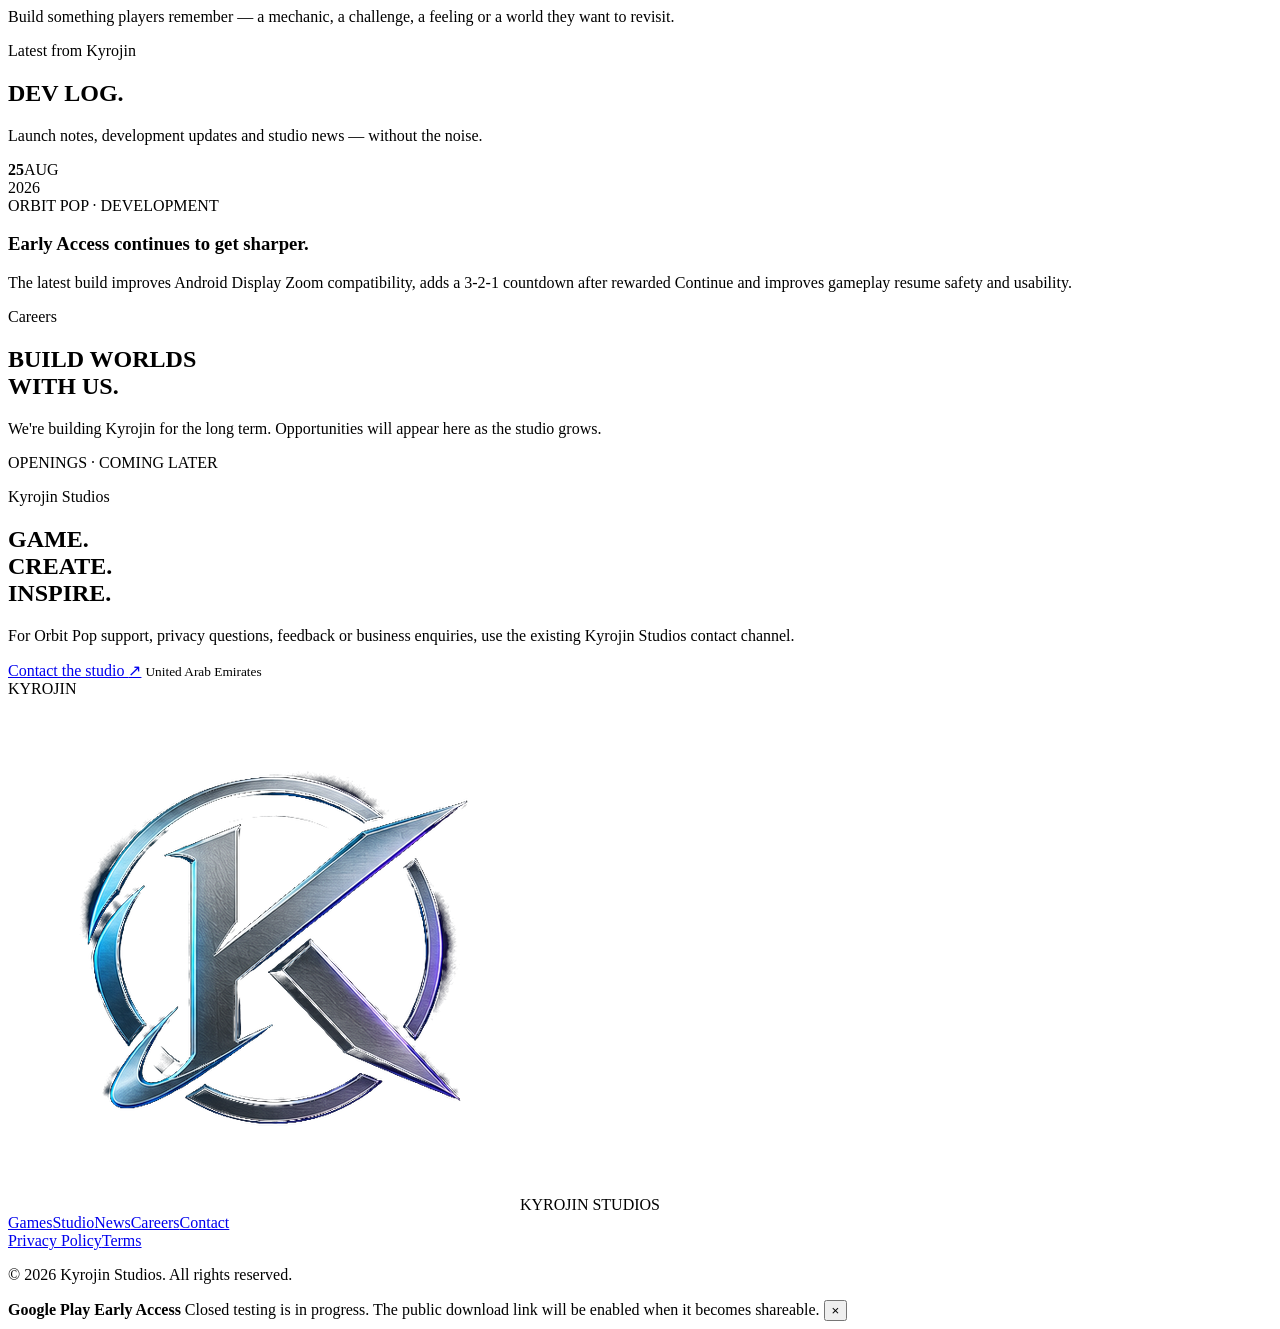
==== commit 0f62317c: "Add files via upload" ====
--- a/kyrojin-studios-site/public/index.html
+++ b/kyrojin-studios-site/public/index.html
@@ -15,8 +15,7 @@
 
   <header class="site-header" id="top">
     <a class="brand" href="#top" aria-label="Kyrojin Studios home">
-      <img src="assets/kyrojin-mark.png" alt="" />
-      <span><strong>KYROJIN</strong><small>STUDIOS</small></span>
+      <img class="brand-wordmark" src="assets/kyrojin-logo-web-4k(1).png" alt="Kyrojin Studios" />
     </a>
     <button class="menu-toggle" aria-label="Open navigation" aria-expanded="false"><span></span><span></span></button>
     <nav class="nav" aria-label="Primary navigation">
@@ -41,7 +40,7 @@
         </div>
       </div>
       <div class="hero-mark reveal delay-1">
-        <img src="assets/kyrojin-studios-logo.png" alt="Kyrojin Studios" />
+        <img src="assets/kyrojin-logo-web-4k(1).png" alt="Kyrojin Studios" />
       </div>
       <div class="hero-footer reveal delay-2">
         <span>GAME</span><i></i><span>CREATE</span><i></i><span>INSPIRE</span>
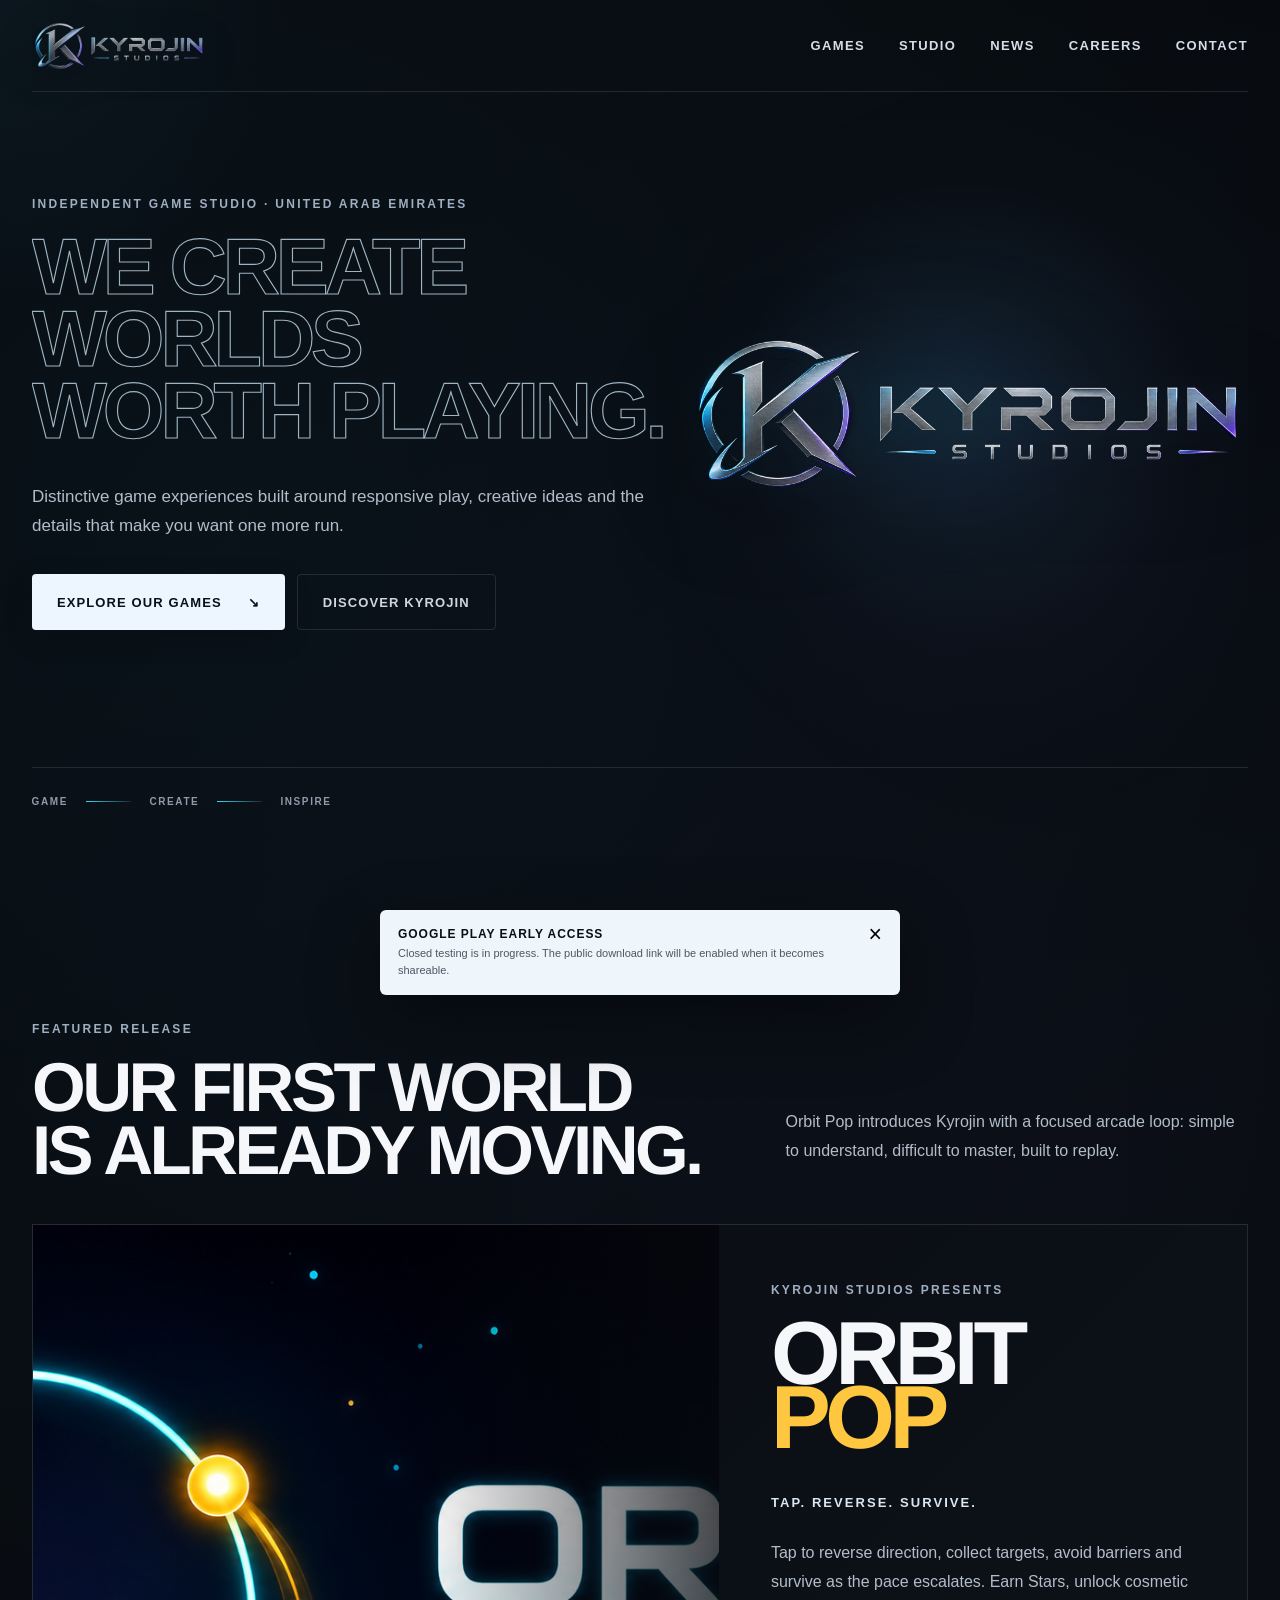
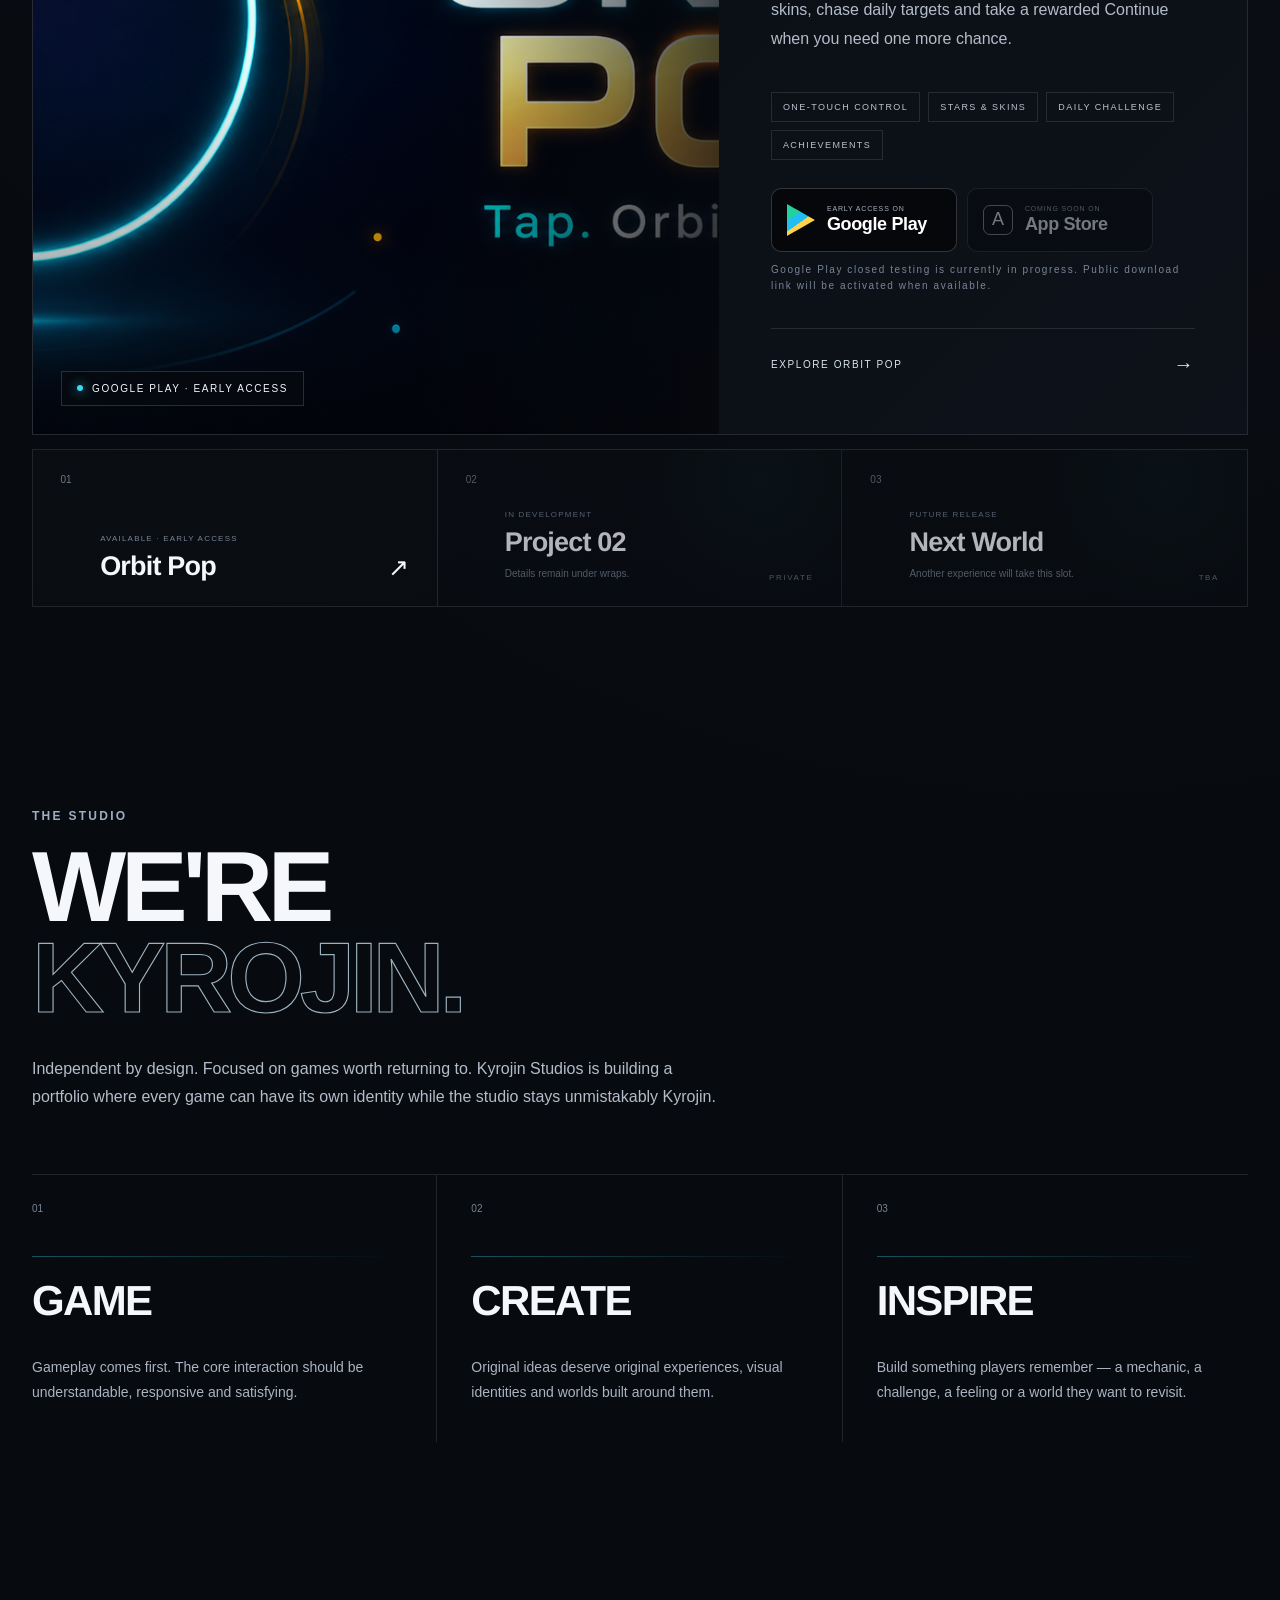
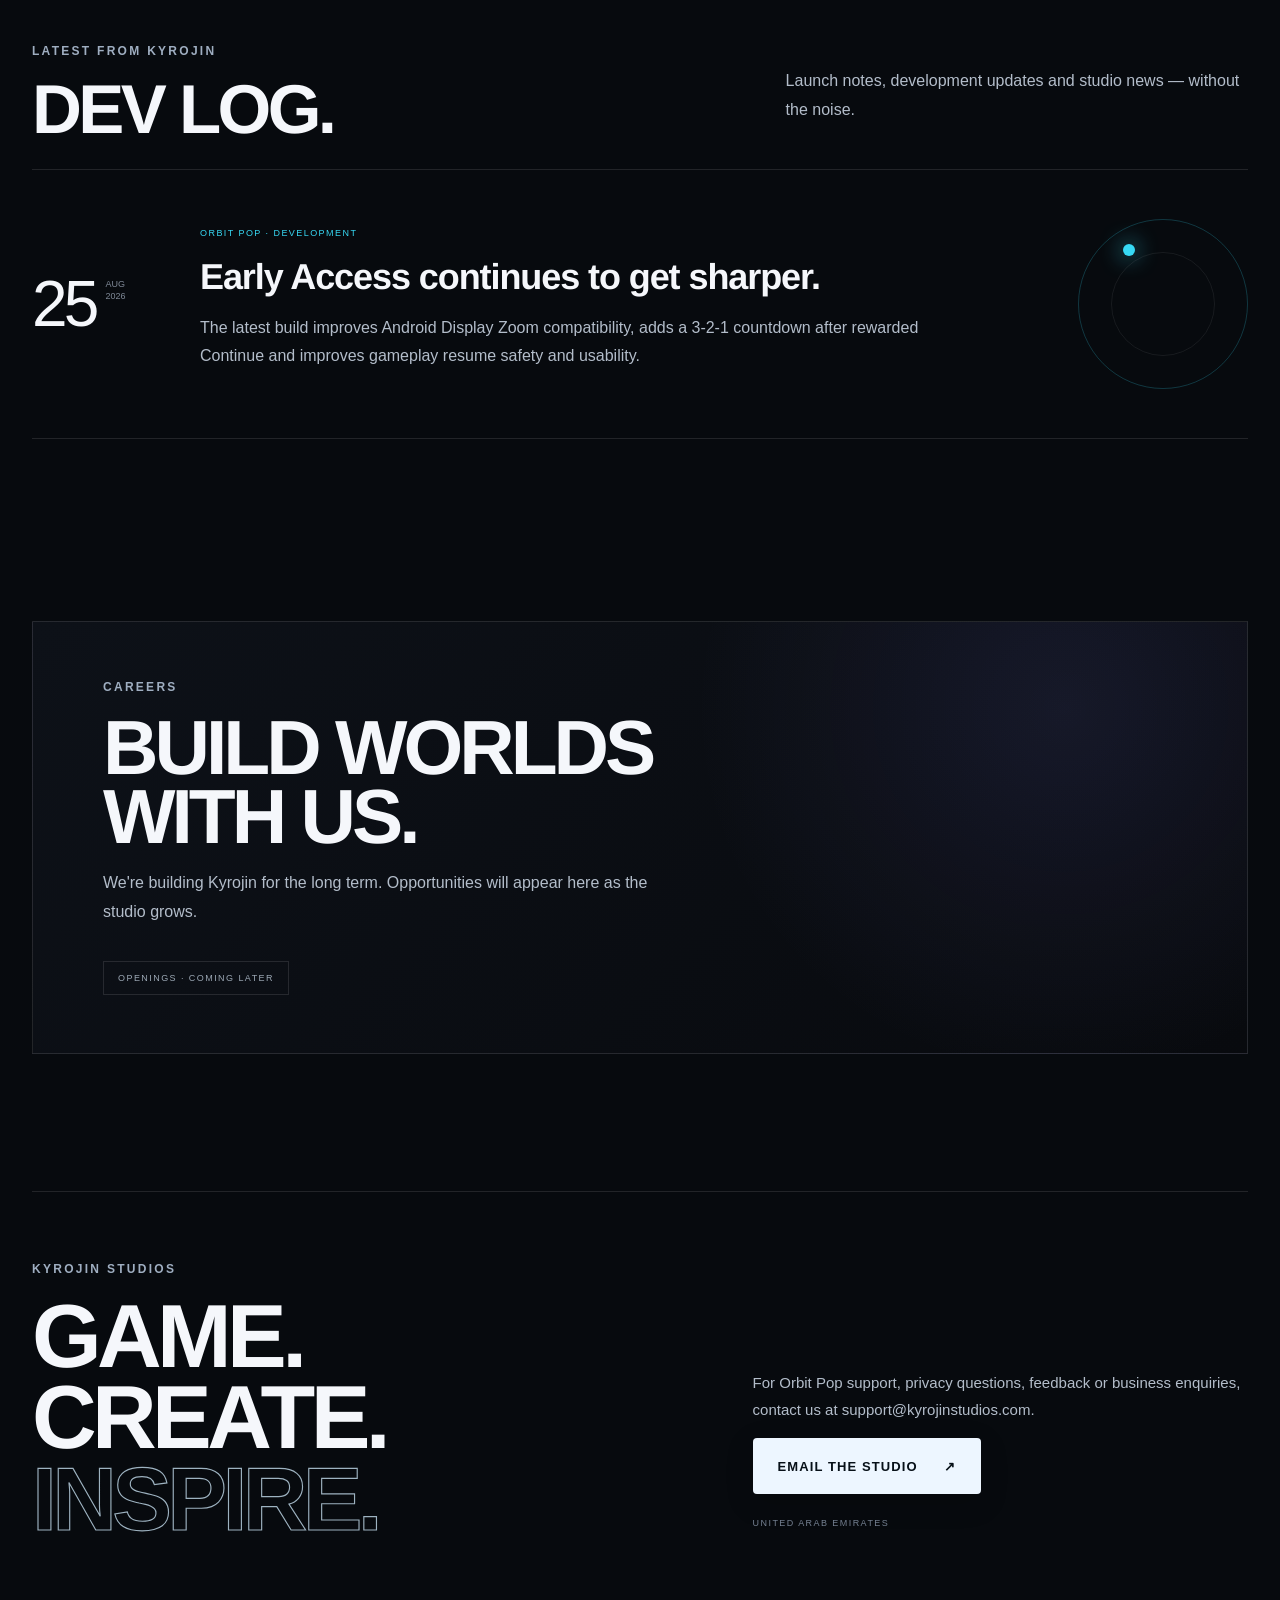
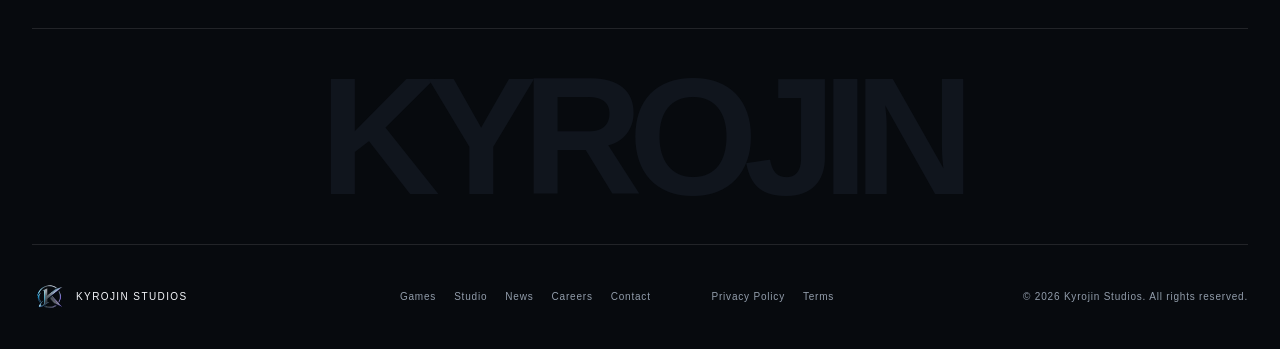
==== commit 9b8fb23c: "Add files via upload" ====
--- a/kyrojin-studios-site/public/index.html
+++ b/kyrojin-studios-site/public/index.html
@@ -149,8 +149,8 @@
           <h2>GAME.<br>CREATE.<br><span>INSPIRE.</span></h2>
         </div>
         <div class="contact-copy">
-          <p>For Orbit Pop support, privacy questions, feedback or business enquiries, use the existing Kyrojin Studios contact channel.</p>
-          <a class="btn btn-primary" href="/cdn-cgi/l/email-protection">Contact the studio <span>↗</span></a>
+          <p>For Orbit Pop support, privacy questions, feedback or business enquiries, contact us at <a class="contact-email" href="mailto:support@kyrojinstudios.com">support@kyrojinstudios.com</a>.</p>
+          <a class="btn btn-primary" href="mailto:support@kyrojinstudios.com">Email the studio <span>↗</span></a>
           <small>United Arab Emirates</small>
         </div>
       </div>
--- a/kyrojin-studios-site/public/assets/styles.css
+++ b/kyrojin-studios-site/public/assets/styles.css
@@ -0,0 +1,256 @@
+:root{
+  --bg:#07090d;--bg2:#0b0f16;--panel:#0d121a;--text:#f5f7fb;--muted:#9da8b8;--line:rgba(255,255,255,.11);--cyan:#37d9f4;--cyan2:#6ae9ff;--ice:#c8e9ff;--violet:#8887ff;--amber:#ffc640;--max:1440px
+}
+*{box-sizing:border-box}html{scroll-behavior:smooth}body{margin:0;background:var(--bg);color:var(--text);font-family:Inter,ui-sans-serif,-apple-system,BlinkMacSystemFont,"Segoe UI",Roboto,Arial,sans-serif;overflow-x:hidden}a{color:inherit;text-decoration:none}button{font:inherit}.noise{position:fixed;inset:0;z-index:100;pointer-events:none;opacity:.045;background-image:url("data:image/svg+xml,%3Csvg viewBox='0 0 180 180' xmlns='http://www.w3.org/2000/svg'%3E%3Cfilter id='n'%3E%3CfeTurbulence type='fractalNoise' baseFrequency='.92' numOctaves='4' stitchTiles='stitch'/%3E%3C/filter%3E%3Crect width='100%25' height='100%25' filter='url(%23n)' opacity='.8'/%3E%3C/svg%3E")}.cursor-glow{position:fixed;width:520px;height:520px;border-radius:50%;background:radial-gradient(circle,rgba(58,187,255,.10),transparent 67%);pointer-events:none;z-index:0;transform:translate(-50%,-50%);transition:opacity .2s}.section-pad{width:min(var(--max),calc(100% - 64px));margin:0 auto;padding:120px 0;position:relative;z-index:1}.site-header{height:86px;width:min(var(--max),calc(100% - 64px));margin:0 auto;display:flex;align-items:center;justify-content:space-between;position:relative;z-index:80;border-bottom:1px solid var(--line)}.brand{display:flex;align-items:center;gap:12px;letter-spacing:.12em}.brand img{width:44px;height:44px;object-fit:contain}.brand span{display:grid;line-height:1}.brand strong{font-size:13px}.brand small{font-size:8px;color:var(--muted);margin-top:5px;letter-spacing:.32em}.nav{display:flex;align-items:center;gap:34px}.nav a{font-size:12px;color:#c8d0db;letter-spacing:.08em;text-transform:uppercase;position:relative}.nav a:after{content:"";position:absolute;left:0;right:100%;bottom:-8px;height:1px;background:var(--cyan);transition:.25s}.nav a:hover:after{right:0}.menu-toggle{display:none;background:none;border:0;width:42px;height:42px;position:relative}.menu-toggle span{position:absolute;left:9px;width:24px;height:1px;background:white;transition:.25s}.menu-toggle span:first-child{top:16px}.menu-toggle span:last-child{top:25px}.eyebrow{margin:0 0 20px;color:#91a0b5;font-size:11px;font-weight:700;letter-spacing:.21em;text-transform:uppercase}.hero{min-height:calc(100vh - 86px);display:grid;grid-template-columns:1.08fr .92fr;align-items:center;padding-top:70px;padding-bottom:75px}.hero-aura{position:absolute;inset:0;background:radial-gradient(circle at 76% 40%,rgba(55,217,244,.09),transparent 22%),radial-gradient(circle at 79% 41%,rgba(136,135,255,.06),transparent 35%);pointer-events:none}.hero-copy{position:relative;z-index:2}.hero h1,.section-head h2,.studio-intro h2,.careers h2,.contact h2,.orbit-copy h1,.orbit-manifesto h2,.showcase-copy h2,.update-panel h2,.download-panel h2{font-size:clamp(52px,6.2vw,104px);line-height:.91;letter-spacing:-.055em;margin:0;font-weight:650}.hero h1 span,.studio-intro h2 span,.contact h2 span,.orbit-copy h1 span,.orbit-manifesto h2 span{color:transparent;-webkit-text-stroke:1px rgba(211,237,255,.65);text-stroke:1px rgba(211,237,255,.65)}.hero-lead{max-width:690px;font-size:18px;line-height:1.72;color:#aab3c1;margin:34px 0 34px}.hero-actions{display:flex;gap:12px;flex-wrap:wrap}.btn{height:52px;padding:0 24px;border-radius:4px;display:inline-flex;align-items:center;justify-content:center;gap:26px;font-size:12px;text-transform:uppercase;letter-spacing:.09em;font-weight:750}.btn-primary{background:#e9f4ff;color:#071018}.btn-primary:hover{background:white}.btn-ghost{border:1px solid var(--line);color:#cfd6df}.btn-ghost:hover{border-color:#5b6a7c}.hero-mark{display:flex;justify-content:flex-end;align-items:center}.hero-mark img{width:min(100%,760px);filter:drop-shadow(0 30px 70px rgba(0,0,0,.7));mix-blend-mode:screen;opacity:.92}.hero-footer{grid-column:1/-1;margin-top:35px;padding-top:28px;border-top:1px solid var(--line);display:flex;align-items:center;gap:18px;color:#8f9aaa;font-size:10px;font-weight:800;letter-spacing:.26em}.hero-footer i{width:45px;height:1px;background:linear-gradient(90deg,var(--cyan),rgba(255,255,255,.1))}.featured{padding-top:155px}.section-head{display:grid;grid-template-columns:1.2fr .8fr;gap:60px;align-items:end;margin-bottom:62px}.section-head h2{font-size:clamp(45px,5.4vw,78px)}.section-head>p{color:var(--muted);line-height:1.8;font-size:15px;max-width:500px;justify-self:end}.game-feature{min-height:720px;border:1px solid var(--line);display:grid;grid-template-columns:1.13fr .87fr;background:linear-gradient(135deg,#0a0d12,#0d121a);overflow:hidden}.game-art{position:relative;min-height:720px;background:#02040a}.game-art img{width:100%;height:100%;object-fit:cover}.art-shade{position:absolute;inset:0;background:linear-gradient(90deg,transparent 56%,rgba(6,9,14,.74) 100%),linear-gradient(0deg,rgba(4,6,10,.55),transparent 45%)}.status-chip{position:absolute;left:28px;bottom:28px;display:flex;align-items:center;gap:9px;padding:11px 15px;border:1px solid rgba(255,255,255,.15);background:rgba(7,10,15,.75);backdrop-filter:blur(14px);font-size:10px;letter-spacing:.12em;text-transform:uppercase}.status-chip span{width:6px;height:6px;border-radius:50%;background:var(--cyan);box-shadow:0 0 12px var(--cyan)}.game-info{padding:72px 58px;display:flex;flex-direction:column;justify-content:center}.game-info h3{font-size:clamp(78px,7.7vw,128px);line-height:.72;letter-spacing:-.06em;margin:4px 0 32px}.game-info h3 span{color:var(--amber)}.tagline{font-size:13px;font-weight:800;letter-spacing:.25em;color:#d9e7f3}.game-desc{font-size:15px;line-height:1.8;color:var(--muted);max-width:590px}.feature-pills{display:flex;flex-wrap:wrap;gap:8px;margin:22px 0 28px}.feature-pills span{font-size:9px;letter-spacing:.11em;text-transform:uppercase;border:1px solid var(--line);padding:9px 11px;color:#b9c4d1}.store-row{display:flex;gap:10px;flex-wrap:wrap}.store-badge{height:62px;min-width:186px;border:1px solid rgba(255,255,255,.18);background:#05070b;color:white;border-radius:10px;padding:8px 15px;display:flex;align-items:center;gap:12px;text-align:left;cursor:pointer;transition:.25s}.store-badge:hover:not(:disabled){transform:translateY(-2px);border-color:rgba(255,255,255,.4);background:#090d13}.store-badge small{display:block;font-size:7px;letter-spacing:.12em;color:#a6b1c0;margin-bottom:2px}.store-badge strong{font-size:18px;font-weight:520;letter-spacing:-.02em}.store-disabled{opacity:.43;cursor:not-allowed}.play-icon{width:28px;height:32px;position:relative;display:block;clip-path:polygon(0 0,100% 50%,0 100%);background:linear-gradient(145deg,#21d39a 0 32%,#21bdf3 33% 53%,#ffd24a 54% 72%,#ff5a62 73%)}.play-icon i{display:none}.appstore-icon{width:30px;height:30px;border:1px solid rgba(255,255,255,.55);display:grid;place-items:center;border-radius:7px;font-weight:300;font-size:18px}.store-note{font-size:10px;color:#778597;line-height:1.6;margin:10px 0 0;max-width:450px}.text-link{display:inline-flex;align-items:center;justify-content:space-between;width:100%;border-top:1px solid var(--line);padding-top:24px;margin-top:34px;text-transform:uppercase;font-size:10px;letter-spacing:.14em;color:#d9e5ef}.text-link span{font-size:20px}.game-grid{display:grid;grid-template-columns:repeat(3,1fr);margin-top:18px;border:1px solid var(--line)}.game-card{min-height:190px;padding:28px;display:grid;grid-template-columns:auto 1fr auto;gap:28px;align-items:end;border-right:1px solid var(--line);background:#0a0d12}.game-card:last-child{border-right:0}.game-card.active:hover{background:#0e141c}.game-card .card-index{font-size:10px;color:#6d7887;align-self:start}.game-card p{font-size:8px;letter-spacing:.15em;color:#768395}.game-card h4{margin:8px 0 0;font-size:30px;letter-spacing:-.03em}.game-card .arrow{font-size:25px}.game-card .lock{font-size:8px;letter-spacing:.2em;color:#65707f}.game-card.muted{opacity:.56}.studio{padding-top:175px}.studio-intro{max-width:1000px}.studio-intro h2{font-size:clamp(74px,9vw,148px)}.studio-intro>p:last-child{max-width:700px;margin:42px 0 0;color:var(--muted);line-height:1.8;font-size:16px}.principles{display:grid;grid-template-columns:repeat(3,1fr);margin-top:100px;border-top:1px solid var(--line)}.principle{padding:28px 34px 22px 0;border-right:1px solid var(--line);min-height:350px;display:flex;flex-direction:column}.principle:not(:first-child){padding-left:34px}.principle:last-child{border-right:0}.principle .number{font-size:10px;color:#788595}.principle .line{width:100%;height:1px;background:linear-gradient(90deg,var(--cyan),transparent);margin:65px 0 22px;opacity:.35}.principle h3{font-size:50px;letter-spacing:-.04em;margin:0 0 24px}.principle p{color:var(--muted);line-height:1.8;font-size:14px;max-width:360px}.news{padding-top:155px}.news-card{min-height:360px;border-top:1px solid var(--line);border-bottom:1px solid var(--line);display:grid;grid-template-columns:150px 1fr 300px;align-items:center;gap:50px}.news-date{display:flex;align-items:flex-start;gap:10px}.news-date strong{font-size:74px;font-weight:400;letter-spacing:-.06em}.news-date span{font-size:9px;line-height:1.4;color:#7f8997;margin-top:11px}.news-tag{font-size:9px;letter-spacing:.17em;color:var(--cyan)}.news-copy h3{font-size:36px;margin:16px 0 12px;letter-spacing:-.03em}.news-copy p{max-width:760px;color:var(--muted);line-height:1.75}.news-orbit{width:220px;height:220px;border:1px solid rgba(55,217,244,.22);border-radius:50%;position:relative;justify-self:end}.news-orbit:after{content:"";position:absolute;inset:32px;border:1px solid rgba(255,255,255,.07);border-radius:50%}.news-orbit span{position:absolute;width:12px;height:12px;background:var(--cyan);border-radius:50%;top:24px;left:44px;box-shadow:0 0 22px var(--cyan)}.careers-panel{min-height:570px;border:1px solid var(--line);padding:72px;background:radial-gradient(circle at 85% 20%,rgba(135,134,255,.10),transparent 34%),linear-gradient(135deg,#0d1118,#080a0e);display:flex;flex-direction:column;justify-content:center}.careers h2{font-size:clamp(65px,7vw,112px)}.careers-panel>p:not(.eyebrow){color:var(--muted);max-width:560px;line-height:1.8}.coming-pill{width:max-content;border:1px solid var(--line);padding:11px 14px;font-size:9px;letter-spacing:.15em;color:#9ca8b5;margin-top:18px}.contact-panel{display:grid;grid-template-columns:1fr .75fr;gap:60px;border-top:1px solid var(--line);padding-top:95px}.contact h2{font-size:clamp(72px,8vw,130px)}.contact-copy{display:flex;flex-direction:column;justify-content:flex-end;align-items:flex-start;padding-bottom:12px}.contact-copy p{color:var(--muted);line-height:1.8;max-width:510px}.contact-copy small{margin-top:24px;color:#748091;font-size:9px;text-transform:uppercase;letter-spacing:.16em}.footer{width:min(var(--max),calc(100% - 64px));margin:70px auto 0;border-top:1px solid var(--line);position:relative;z-index:1;overflow:hidden}.footer-word{font-size:clamp(100px,17vw,300px);font-weight:800;letter-spacing:-.085em;line-height:.83;color:#0d1117;white-space:nowrap;text-align:center;margin:60px 0}.footer-bottom{border-top:1px solid var(--line);min-height:130px;display:grid;grid-template-columns:1.2fr 1fr 1fr auto;align-items:center;gap:30px}.footer-brand{display:flex;align-items:center;gap:10px;font-size:10px;letter-spacing:.14em}.footer-brand img{width:34px;height:34px;object-fit:contain}.footer-bottom nav{display:flex;gap:18px;flex-wrap:wrap}.footer-bottom a,.footer-bottom p{font-size:9px;color:#7f8a99;letter-spacing:.08em}.toast{position:fixed;left:50%;bottom:24px;transform:translate(-50%,140%);width:min(520px,calc(100% - 32px));padding:17px 48px 17px 18px;background:#eef5fb;color:#081016;border-radius:6px;z-index:150;box-shadow:0 25px 70px rgba(0,0,0,.45);transition:.32s;display:grid;gap:4px}.toast.show{transform:translate(-50%,0)}.toast strong{font-size:12px;text-transform:uppercase;letter-spacing:.08em}.toast span{font-size:11px;line-height:1.5;color:#4c5865}.toast button{position:absolute;right:12px;top:10px;background:none;border:0;font-size:23px;cursor:pointer}.reveal{opacity:0;transform:translateY(26px);transition:opacity .8s ease,transform .8s ease}.reveal.visible{opacity:1;transform:none}.delay-1{transition-delay:.10s}.delay-2{transition-delay:.20s}
+/* Orbit page */.orbit-page{background:#050711}.orbit-hero{min-height:calc(100vh - 86px);display:grid;grid-template-columns:1.05fr .75fr;align-items:center;gap:80px}.orbit-bg{position:absolute;inset:0;overflow:hidden;pointer-events:none}.orbit-ring{position:absolute;border:1px solid rgba(55,217,244,.12);border-radius:50%}.ring-one{width:820px;height:820px;right:-160px;top:-180px}.ring-two{width:560px;height:560px;right:-30px;top:-50px;border-color:rgba(255,198,64,.08)}.orb{position:absolute;width:12px;height:12px;border-radius:50%}.orb.cyan{right:570px;top:170px;background:var(--cyan);box-shadow:0 0 30px var(--cyan)}.orb.amber{right:100px;top:475px;background:var(--amber);box-shadow:0 0 30px var(--amber)}.orbit-copy{position:relative;z-index:2}.orbit-icon-wrap{display:flex;align-items:center;gap:14px;margin-bottom:28px}.orbit-icon-wrap img{width:66px;height:66px;border-radius:16px}.orbit-icon-wrap span{font-size:8px;letter-spacing:.16em;border:1px solid rgba(55,217,244,.35);color:var(--cyan);padding:8px 10px}.orbit-copy h1{font-size:clamp(55px,6.2vw,100px)}.orbit-copy>p:not(.eyebrow){color:#a3afbe;font-size:18px;margin:28px 0}.orbit-phone{display:flex;justify-content:center;position:relative;z-index:2}.phone-frame{width:min(390px,80vw);height:720px;background:#090b11;border:1px solid rgba(255,255,255,.18);border-radius:46px;padding:10px;box-shadow:0 45px 90px rgba(0,0,0,.6),0 0 80px rgba(55,217,244,.08);overflow:hidden;position:relative}.phone-frame img{width:100%;height:100%;object-fit:cover;border-radius:36px}.phone-notch{position:absolute;z-index:4;top:17px;left:50%;transform:translateX(-50%);width:115px;height:22px;border-radius:18px;background:#030407}.orbit-manifesto{padding-top:160px}.orbit-manifesto h2{font-size:clamp(65px,8vw,128px)}.manifesto-grid{display:grid;grid-template-columns:repeat(3,1fr);gap:0;margin-top:90px;border-top:1px solid var(--line)}.manifesto-grid article{padding:34px 40px 70px 0;border-right:1px solid var(--line)}.manifesto-grid article:not(:first-child){padding-left:40px}.manifesto-grid article:last-child{border-right:0}.manifesto-grid strong{font-size:10px;color:#667384}.manifesto-grid h3{font-size:36px;margin:74px 0 18px}.manifesto-grid p{color:var(--muted);line-height:1.8;font-size:14px}.orbit-showcase{display:grid;grid-template-columns:1fr 1fr;gap:70px;align-items:center}.showcase-banner{border:1px solid var(--line);background:#02040a;overflow:hidden;box-shadow:0 30px 80px rgba(0,0,0,.38)}.showcase-banner img{width:100%;display:block}.showcase-copy h2{font-size:clamp(48px,5.2vw,82px)}.feature-list{margin-top:45px;border-top:1px solid var(--line)}.feature-list>div{display:grid;grid-template-columns:46px 1fr;gap:15px;padding:18px 0;border-bottom:1px solid var(--line)}.feature-list>div>span{color:var(--cyan)}.feature-list p{margin:0;color:var(--muted);line-height:1.65;font-size:13px}.feature-list strong{display:block;color:white;margin-bottom:3px}.update-panel{border:1px solid var(--line);min-height:480px;padding:60px;display:grid;grid-template-columns:1fr .8fr;gap:80px;align-items:center;background:linear-gradient(135deg,#0a0f18,#090b10)}.update-panel h2{font-size:clamp(52px,6vw,95px)}.update-panel ul{margin:0;padding:0;list-style:none}.update-panel li{padding:20px 0;border-bottom:1px solid var(--line);color:#aab5c3;font-size:14px;line-height:1.6}.update-panel li:before{content:"+";color:var(--cyan);margin-right:14px}.download-panel{display:grid;grid-template-columns:180px 1fr auto;gap:55px;align-items:center;border-top:1px solid var(--line);border-bottom:1px solid var(--line);padding:70px 0}.download-panel>img{width:170px;height:170px;border-radius:34px}.download-panel h2{font-size:clamp(50px,5vw,80px)}.download-panel>div>p:last-child{color:var(--muted);line-height:1.7;max-width:650px}.store-stack{display:grid;gap:10px}.compact-footer{margin-top:30px}.compact-footer .footer-bottom{grid-template-columns:1fr 1fr auto}
+@media(max-width:1050px){.section-pad,.site-header,.footer{width:min(100% - 40px,var(--max))}.hero{grid-template-columns:1fr;min-height:auto;padding-top:100px}.hero-mark{margin-top:20px;justify-content:flex-start}.hero-mark img{width:min(700px,100%)}.game-feature{grid-template-columns:1fr}.game-art{min-height:460px}.game-grid{grid-template-columns:1fr}.game-card{border-right:0;border-bottom:1px solid var(--line)}.principles{grid-template-columns:1fr}.principle,.principle:not(:first-child){padding:28px 0;border-right:0;border-bottom:1px solid var(--line);min-height:280px}.news-card{grid-template-columns:120px 1fr}.news-orbit{display:none}.orbit-hero{grid-template-columns:1fr}.orbit-phone{margin-top:20px}.orbit-showcase{grid-template-columns:1fr}.download-panel{grid-template-columns:150px 1fr}.download-panel .store-stack{grid-column:2}.footer-bottom{grid-template-columns:1fr 1fr}.footer-bottom p{grid-column:1/-1}}
+@media(max-width:760px){.section-pad,.site-header,.footer{width:calc(100% - 28px)}.section-pad{padding:82px 0}.site-header{height:72px}.menu-toggle{display:block}.nav{position:absolute;top:72px;left:-14px;right:-14px;background:rgba(7,9,13,.97);backdrop-filter:blur(20px);border-bottom:1px solid var(--line);display:grid;gap:0;padding:14px;transform:translateY(-8px);opacity:0;pointer-events:none;transition:.25s}.nav.open{opacity:1;transform:none;pointer-events:auto}.nav a{padding:16px 8px;border-bottom:1px solid rgba(255,255,255,.06)}.hero{padding-top:70px}.hero h1{font-size:clamp(49px,15vw,72px)}.hero-lead{font-size:15px}.hero-mark{margin-top:55px}.hero-footer{gap:10px}.hero-footer i{width:20px}.section-head{grid-template-columns:1fr;gap:20px}.section-head>p{justify-self:start}.game-art{min-height:320px}.game-info{padding:46px 24px}.game-info h3{font-size:78px}.store-badge{min-width:100%;justify-content:flex-start}.studio-intro h2{font-size:74px}.principle h3{font-size:42px}.news-card{grid-template-columns:1fr;gap:15px;padding:35px 0}.news-date strong{font-size:52px}.news-copy h3{font-size:29px}.careers-panel{padding:36px 24px;min-height:480px}.contact-panel{grid-template-columns:1fr}.contact-copy{padding-top:20px}.footer-word{font-size:26vw}.footer-bottom{grid-template-columns:1fr;padding:30px 0}.footer-bottom p{grid-column:auto}.orbit-hero{gap:25px;padding-top:75px}.orbit-copy h1{font-size:54px}.phone-frame{height:620px}.manifesto-grid{grid-template-columns:1fr}.manifesto-grid article,.manifesto-grid article:not(:first-child){padding:30px 0;border-right:0;border-bottom:1px solid var(--line)}.manifesto-grid h3{margin-top:35px}.orbit-showcase{gap:45px}.update-panel{grid-template-columns:1fr;padding:35px 22px;gap:30px}.download-panel{grid-template-columns:1fr;gap:28px}.download-panel .store-stack{grid-column:auto}.download-panel>img{width:110px;height:110px}.compact-footer .footer-bottom{grid-template-columns:1fr}.cursor-glow{display:none}}
+@media(prefers-reduced-motion:reduce){html{scroll-behavior:auto}.reveal{opacity:1;transform:none;transition:none}.cursor-glow{display:none}}
+
+/* ===== V2 POLISH — tighter editorial rhythm, stronger readability ===== */
+:root{--max:1480px}
+.section-pad{padding:92px 0}
+.featured,.studio,.news{padding-top:110px}
+.hero{min-height:820px;padding-top:54px;padding-bottom:54px}
+.hero-lead{max-width:650px;font-size:17px}
+.hero-mark img{max-height:420px;object-fit:contain}
+.section-head{margin-bottom:42px}
+.section-head>p{font-size:16px;color:#aab4c2}
+.game-feature{min-height:620px}
+.game-art{min-height:620px}
+.game-info{padding:58px 52px}
+.game-info h3{font-size:clamp(70px,7vw,116px)}
+.game-desc{color:#aab4c2;font-size:16px}
+.game-grid{margin-top:14px}
+.game-card{min-height:156px;padding:24px 28px;background:linear-gradient(145deg,#0a0d12,#090c11)}
+.game-card h4{font-size:27px}
+.game-card small{display:block;margin-top:9px;color:#6f7a89;font-size:10px;line-height:1.45;max-width:210px}
+.game-card.muted{opacity:.72;position:relative;overflow:hidden}
+.game-card.muted:before{content:"";position:absolute;inset:0;background:radial-gradient(circle at 80% 20%,rgba(55,217,244,.045),transparent 38%);pointer-events:none}
+.studio-intro h2{font-size:clamp(68px,7.8vw,124px)}
+.studio-intro>p:last-child{margin-top:30px;color:#aab4c2}
+.principles{margin-top:62px}
+.principle{min-height:260px}
+.principle .line{margin:42px 0 20px}
+.principle h3{font-size:42px;margin-bottom:16px}
+.principle p{color:#aab4c2}
+.news .section-head{margin-bottom:28px}
+.news-card{min-height:270px;grid-template-columns:130px 1fr 220px;gap:38px}
+.news-date strong{font-size:64px}
+.news-copy p{color:#aab4c2}
+.news-orbit{width:170px;height:170px}
+.careers{padding-top:90px;padding-bottom:72px}
+.careers-panel{min-height:380px;padding:58px 70px}
+.careers h2{font-size:clamp(58px,6vw,90px)}
+.contact{padding-top:65px;padding-bottom:68px}
+.contact-panel{padding-top:70px}
+.contact h2{font-size:clamp(64px,7vw,104px)}
+.contact-copy p{color:#aab4c2;font-size:15px}
+.footer{margin-top:20px}
+.footer-word{font-size:clamp(90px,13vw,220px);margin:38px 0;color:#10151d}
+.footer-bottom{min-height:105px}
+.footer-bottom a,.footer-bottom p{font-size:10px;color:#929dab}
+/* Orbit: use actual gameplay more prominently */
+.orbit-hero{min-height:760px;gap:65px}
+.phone-frame{height:650px;width:min(350px,80vw)}
+.orbit-manifesto{padding-top:105px}
+.manifesto-grid{margin-top:58px}
+.manifesto-grid article{padding-bottom:48px}
+.manifesto-grid h3{margin-top:46px}
+.orbit-showcase{gap:55px}
+.gameplay-pair{display:grid;grid-template-columns:1fr 1fr;gap:14px;padding:18px;background:linear-gradient(145deg,#070a10,#0b1018)}
+.gameplay-pair figure{margin:0;min-width:0}
+.gameplay-pair img{width:100%;aspect-ratio:9/16;object-fit:cover;object-position:top;border:1px solid rgba(255,255,255,.1)}
+.gameplay-pair figcaption{padding:12px 3px 2px;color:#718092;font-size:8px;letter-spacing:.13em;text-align:center}
+.update-block{padding-top:82px;padding-bottom:70px}
+.update-panel{min-height:350px;padding:48px 54px}
+.orbit-download{padding-top:65px;padding-bottom:70px}
+.download-panel{padding:50px 0}
+@media(max-width:1050px){.hero{min-height:auto}.game-feature,.game-art{min-height:0}.game-art{height:500px}.careers-panel{min-height:340px}.news-card{grid-template-columns:110px 1fr}.orbit-hero{min-height:auto}.phone-frame{height:620px}}
+@media(max-width:760px){.section-pad{padding:68px 0}.featured,.studio,.news{padding-top:78px}.hero{padding-top:58px;padding-bottom:50px}.hero-mark{margin-top:38px}.section-head{margin-bottom:30px}.game-art{height:330px}.game-info{padding:40px 23px}.game-grid{margin-top:10px}.game-card{min-height:135px}.studio-intro h2{font-size:68px}.principles{margin-top:45px}.principle{min-height:220px}.news-card{padding:28px 0}.careers{padding-top:60px;padding-bottom:48px}.careers-panel{min-height:330px;padding:34px 24px}.contact{padding-top:48px;padding-bottom:50px}.contact-panel{padding-top:50px}.footer-word{margin:28px 0}.phone-frame{height:590px}.orbit-manifesto{padding-top:78px}.gameplay-pair{padding:10px;gap:8px}.update-block,.orbit-download{padding-top:55px;padding-bottom:55px}}
+
+/* ===== V2.1 — LOGO, TYPOGRAPHY & PREMIUM MOTION ===== */
+body{font-family:"Segoe UI Variable Text","Segoe UI",Inter,ui-sans-serif,-apple-system,BlinkMacSystemFont,Roboto,Arial,sans-serif}
+.hero h1,.section-head h2,.studio-intro h2,.careers h2,.contact h2,.orbit-copy h1,.orbit-manifesto h2,.showcase-copy h2,.update-panel h2,.download-panel h2,.game-info h3,.principle h3,.news-copy h3,.game-card h4{
+  font-family:"Segoe UI Variable Display","Arial Narrow","Segoe UI",Inter,sans-serif;
+  font-weight:760;
+  font-variation-settings:"wght" 760;
+}
+.hero h1,.section-head h2,.studio-intro h2,.careers h2,.contact h2{letter-spacing:-.062em}
+.eyebrow,.nav a,.hero-footer,.tagline,.feature-pills span,.status-chip,.news-tag,.coming-pill,.store-note,.text-link{
+  letter-spacing:.16em
+}
+
+/* header arrival */
+.site-header{animation:kyHeaderIn .8s cubic-bezier(.2,.75,.2,1) both}
+.brand img{transition:transform .45s cubic-bezier(.2,.75,.2,1),filter .45s ease}
+.brand:hover img{transform:rotate(-7deg) scale(1.06);filter:drop-shadow(0 0 16px rgba(55,217,244,.28))}
+
+/* hero line reveal */
+.hero-copy .eyebrow{animation:kyFadeUp .65s .12s both}
+.hero h1{overflow:visible}
+.hero h1 .motion-line{display:block;overflow:hidden}
+.hero h1 .motion-line>span{display:block;transform:translateY(118%);opacity:.15;animation:kyLineIn .92s cubic-bezier(.18,.82,.22,1) forwards}
+.hero h1 .motion-line:nth-child(1)>span{animation-delay:.17s}
+.hero h1 .motion-line:nth-child(2)>span{animation-delay:.29s}
+.hero-lead{animation:kyFadeUp .75s .46s both}
+.hero-actions{animation:kyFadeUp .75s .56s both}
+.hero-footer{animation:kyFadeUp .7s .72s both}
+
+/* logo stage */
+.hero-mark{position:relative;isolation:isolate;overflow:hidden;min-height:420px}
+.hero-mark:before{content:"";position:absolute;inset:13% 3%;z-index:-1;background:radial-gradient(ellipse at center,rgba(71,201,255,.13),rgba(116,104,255,.055) 32%,transparent 68%);filter:blur(28px);animation:kyAuraPulse 5.8s ease-in-out infinite}
+.hero-mark:after{content:"";position:absolute;top:7%;bottom:7%;width:23%;left:-35%;pointer-events:none;background:linear-gradient(105deg,transparent,rgba(255,255,255,.04) 24%,rgba(157,230,255,.30) 48%,rgba(255,255,255,.08) 64%,transparent);filter:blur(3px);transform:skewX(-12deg);animation:kyMetalSweep 6.6s 1.35s ease-in-out infinite}
+.hero-mark img{position:relative;z-index:1;will-change:transform,filter;animation:kyLogoFloat 6.2s ease-in-out infinite;filter:drop-shadow(0 30px 70px rgba(0,0,0,.72)) drop-shadow(0 0 20px rgba(62,196,255,.07));transition:filter .5s ease}
+.hero-mark:hover img{filter:drop-shadow(0 32px 75px rgba(0,0,0,.76)) drop-shadow(0 0 32px rgba(76,204,255,.16))}
+
+/* interactive cards */
+.game-feature,.game-card,.principle,.news-card,.careers-panel{transition:transform .42s cubic-bezier(.2,.75,.2,1),border-color .35s ease,background-color .35s ease,box-shadow .42s ease}
+.game-feature:hover{border-color:rgba(116,215,255,.19);box-shadow:0 28px 90px rgba(0,0,0,.22)}
+.game-art img{transition:transform 1.1s cubic-bezier(.2,.75,.2,1),filter 1s ease}
+.game-feature:hover .game-art img{transform:scale(1.022);filter:saturate(1.06) contrast(1.02)}
+.game-card.active:hover{transform:translateY(-5px);border-color:rgba(55,217,244,.22);box-shadow:0 18px 45px rgba(0,0,0,.24)}
+.principle:hover{transform:translateY(-5px)}
+.principle .line{transform-origin:left;transform:scaleX(.16);transition:transform .9s cubic-bezier(.2,.75,.2,1),opacity .4s ease}
+.principle.visible .line{transform:scaleX(1)}
+.principle:hover .line{opacity:.75}
+
+/* subtle background motion */
+.hero-aura{animation:kyAuraDrift 12s ease-in-out infinite alternate;will-change:transform}
+.cursor-glow{mix-blend-mode:screen}
+
+/* Orbit micro-motion */
+.status-chip span{animation:kyDotPulse 1.8s ease-in-out infinite}
+.store-google{position:relative;overflow:hidden}
+.store-google:after{content:"";position:absolute;inset:-30% auto -30% -45%;width:26%;background:linear-gradient(100deg,transparent,rgba(255,255,255,.14),transparent);transform:skewX(-18deg);transition:none;animation:kyButtonSweep 5.2s 1.8s ease-in-out infinite}
+.news-orbit{animation:kyOrbitRotate 15s linear infinite}
+.news-orbit:after{animation:kyOrbitReverse 10s linear infinite}
+.news-orbit span{animation:kyDotGlow 2.2s ease-in-out infinite}
+.orbit-ring{animation:kyOrbitRotate 28s linear infinite}
+.ring-two{animation-direction:reverse;animation-duration:36s}
+.orb.cyan{animation:kyDotGlow 2.1s ease-in-out infinite}
+.orb.amber{animation:kyDotGlow 2.5s .6s ease-in-out infinite}
+.phone-frame{animation:kyPhoneFloat 6.8s ease-in-out infinite;will-change:transform}
+.showcase-banner img,.gameplay-pair img{transition:transform .8s cubic-bezier(.2,.75,.2,1),filter .8s ease}
+.showcase-banner:hover img,.gameplay-pair figure:hover img{transform:scale(1.025);filter:saturate(1.06)}
+
+/* reveal upgrade */
+.reveal{transition:opacity .85s cubic-bezier(.2,.75,.2,1),transform .85s cubic-bezier(.2,.75,.2,1);transform:translateY(34px)}
+.reveal.visible{transform:translateY(0)}
+
+@keyframes kyHeaderIn{from{opacity:0;transform:translateY(-18px)}to{opacity:1;transform:none}}
+@keyframes kyFadeUp{from{opacity:0;transform:translateY(18px)}to{opacity:1;transform:none}}
+@keyframes kyLineIn{to{transform:translateY(0);opacity:1}}
+@keyframes kyLogoFloat{0%,100%{transform:translate3d(0,0,0) scale(1)}50%{transform:translate3d(0,-11px,0) scale(1.006)}}
+@keyframes kyPhoneFloat{0%,100%{transform:translateY(0)}50%{transform:translateY(-9px)}}
+@keyframes kyAuraPulse{0%,100%{opacity:.62;transform:scale(.98)}50%{opacity:1;transform:scale(1.04)}}
+@keyframes kyAuraDrift{0%{transform:translate3d(-1%,0,0) scale(1)}100%{transform:translate3d(2%,-1%,0) scale(1.035)}}
+@keyframes kyMetalSweep{0%,58%{left:-35%;opacity:0}64%{opacity:1}80%{left:122%;opacity:0}100%{left:122%;opacity:0}}
+@keyframes kyButtonSweep{0%,68%{left:-45%;opacity:0}72%{opacity:1}88%{left:130%;opacity:0}100%{left:130%;opacity:0}}
+@keyframes kyOrbitRotate{to{transform:rotate(360deg)}}
+@keyframes kyOrbitReverse{to{transform:rotate(-360deg)}}
+@keyframes kyDotPulse{0%,100%{box-shadow:0 0 10px var(--cyan);opacity:.75}50%{box-shadow:0 0 22px var(--cyan);opacity:1}}
+@keyframes kyDotGlow{0%,100%{box-shadow:0 0 14px currentColor;filter:brightness(.9)}50%{box-shadow:0 0 30px currentColor;filter:brightness(1.25)}}
+
+@media(max-width:1050px){.hero-mark{min-height:320px}.hero-mark:after{animation-duration:7.5s}}
+@media(max-width:760px){.hero-mark{min-height:230px}.hero-mark:before{inset:5%}.hero-mark:after{width:30%}.hero h1 .motion-line>span{animation-duration:.78s}}
+@media(prefers-reduced-motion:reduce){
+  .site-header,.hero-copy .eyebrow,.hero-lead,.hero-actions,.hero-footer,.hero h1 .motion-line>span,.hero-mark:before,.hero-mark:after,.hero-mark img,.hero-aura,.status-chip span,.store-google:after,.news-orbit,.news-orbit:after,.news-orbit span,.orbit-ring,.orb,.phone-frame{animation:none!important}
+  .hero h1 .motion-line>span{transform:none!important;opacity:1!important}
+  .game-art img,.showcase-banner img,.gameplay-pair img,.game-card,.principle{transition:none!important}
+}
+.hero-mark img{--px:0;--py:0}
+@media(min-width:901px) and (prefers-reduced-motion:no-preference){
+  .hero-mark img{transform:translate3d(calc(var(--px)*1px),calc(var(--py)*1px),0);animation:kyLogoFloatParallax 6.2s ease-in-out infinite}
+}
+@keyframes kyLogoFloatParallax{0%,100%{transform:translate3d(calc(var(--px)*1px),calc(var(--py)*1px),0) scale(1)}50%{transform:translate3d(calc(var(--px)*1px),calc((var(--py) - 11)*1px),0) scale(1.006)}}
+
+
+/* ==========================================================
+   V2.2 PREMIUM CLARITY PASS
+   Sharp surfaces, real wordmark, stable motion.
+   ========================================================== */
+
+/* The previous full-screen SVG grain sat above typography and controls.
+   Removing it restores native subpixel sharpness. */
+.noise{display:none!important}
+
+html{-webkit-font-smoothing:antialiased;-moz-osx-font-smoothing:grayscale;text-rendering:optimizeLegibility}
+body{background:
+  radial-gradient(circle at 15% 10%,rgba(23,71,98,.13),transparent 28%),
+  radial-gradient(circle at 84% 24%,rgba(73,65,126,.07),transparent 31%),
+  #070a0e;
+  font-family:-apple-system,BlinkMacSystemFont,"Segoe UI",Roboto,Helvetica,Arial,sans-serif
+}
+
+/* Actual Kyrojin wordmark — never rebuild the logo using ordinary text. */
+.brand{height:58px;display:flex;align-items:center;gap:0;letter-spacing:0}
+.brand .brand-wordmark{width:190px!important;height:auto!important;max-height:52px;object-fit:contain;object-position:left center;display:block;filter:drop-shadow(0 8px 18px rgba(0,0,0,.34));transform:none!important}
+.brand:hover .brand-wordmark{transform:none!important;filter:drop-shadow(0 8px 18px rgba(0,0,0,.34)) drop-shadow(0 0 10px rgba(72,195,255,.10))}
+.brand span{display:none!important}
+
+.site-header{height:92px}
+.nav a{font-size:13px;letter-spacing:.105em;font-weight:600;color:#d6dde6}
+
+/* Cleaner, more confident typography. */
+.hero h1,.section-head h2,.studio-intro h2,.careers h2,.contact h2,.orbit-copy h1,.orbit-manifesto h2,.showcase-copy h2,.update-panel h2,.download-panel h2,.game-info h3,.principle h3,.news-copy h3,.game-card h4{
+  font-family:"Segoe UI",Arial,Helvetica,sans-serif;
+  font-feature-settings:"kern" 1;
+  text-rendering:geometricPrecision
+}
+.hero h1,.section-head h2,.studio-intro h2,.careers h2,.contact h2{font-weight:760;letter-spacing:-.052em}
+.hero h1 span,.studio-intro h2 span,.contact h2 span,.orbit-copy h1 span,.orbit-manifesto h2 span{-webkit-text-stroke:1.15px rgba(211,237,255,.74)}
+.eyebrow{font-size:12px;letter-spacing:.19em;color:#9faec1}
+.hero-lead,.section-head>p,.game-desc,.studio-intro>p:last-child,.news-copy p,.careers-panel>p:not(.eyebrow),.contact-copy p{color:#b3bdca}
+
+/* Buttons: larger type and no transform-based hover blur. */
+.btn{height:56px;padding:0 25px;font-size:13px;letter-spacing:.085em;font-weight:750;transform:none!important;transition:background-color .22s ease,border-color .22s ease,color .22s ease,box-shadow .22s ease}
+.btn-primary{background:#edf6ff;box-shadow:0 8px 28px rgba(0,0,0,.18)}
+.btn-primary:hover{background:#fff;box-shadow:0 10px 34px rgba(0,0,0,.22)}
+.btn-ghost:hover{border-color:rgba(171,208,232,.42);background:rgba(255,255,255,.025)}
+
+/* Hero: use the transparent 4K logo as-is, without a rectangular stage. */
+.hero-mark{position:relative;isolation:isolate;overflow:visible;min-height:390px;padding:30px 0;display:flex;align-items:center;justify-content:flex-end;background:none!important}
+.hero-mark:before{content:"";position:absolute;width:78%;height:68%;right:1%;top:15%;z-index:-1;border-radius:50%;background:radial-gradient(ellipse at center,rgba(65,190,242,.105),rgba(113,104,212,.04) 38%,transparent 72%);filter:blur(36px);animation:kyPremiumBreath 8s ease-in-out infinite;pointer-events:none}
+.hero-mark:after{display:none!important}
+.hero-mark img{width:min(100%,820px)!important;height:auto;display:block;mix-blend-mode:normal!important;opacity:1!important;filter:drop-shadow(0 24px 46px rgba(0,0,0,.46)) drop-shadow(0 0 15px rgba(68,194,255,.055))!important;animation:none!important;transform:none!important;will-change:auto!important}
+.hero-mark:hover img{filter:drop-shadow(0 24px 46px rgba(0,0,0,.46)) drop-shadow(0 0 18px rgba(68,194,255,.08))!important}
+.hero-aura{animation:none!important;transform:none!important;background:radial-gradient(circle at 77% 39%,rgba(55,217,244,.07),transparent 22%),radial-gradient(circle at 81% 43%,rgba(136,135,255,.045),transparent 35%)!important}
+
+/* Motion now comes from ambient light and content reveal, not logo wobble. */
+.reveal{transition:opacity .7s cubic-bezier(.22,.72,.25,1),transform .7s cubic-bezier(.22,.72,.25,1);transform:translate3d(0,18px,0)}
+.reveal.visible{transform:translate3d(0,0,0)}
+.hero-copy .eyebrow{animation:kyFadeUp .58s .08s both}
+.hero h1 .motion-line>span{animation-duration:.76s;animation-timing-function:cubic-bezier(.22,.72,.25,1)}
+.hero-lead{animation-duration:.62s}
+.hero-actions{animation-duration:.62s}
+.hero-footer{animation-duration:.62s}
+
+/* Do not zoom raster artwork on hover; it softens the image. */
+.game-art img,.showcase-banner img,.gameplay-pair img{transition:filter .28s ease!important;transform:none!important}
+.game-feature:hover .game-art img,.showcase-banner:hover img,.gameplay-pair figure:hover img{transform:none!important;filter:saturate(1.025) contrast(1.01)!important}
+.game-card.active:hover,.principle:hover{transform:none!important}
+
+/* Store controls stay razor sharp. */
+.store-badge{transform:none!important;transition:border-color .2s ease,background-color .2s ease,box-shadow .2s ease;height:64px}
+.store-badge:hover:not(:disabled){transform:none!important;background:#090d13;border-color:rgba(255,255,255,.36);box-shadow:0 8px 28px rgba(0,0,0,.16)}
+.store-badge strong{font-size:18px;font-weight:600}
+.store-google:after{display:none!important}
+
+/* Cursor glow is smoother and quieter. */
+.cursor-glow{width:620px;height:620px;opacity:.7;background:radial-gradient(circle,rgba(58,187,255,.055),transparent 67%);transition:opacity .35s ease}
+
+@keyframes kyPremiumBreath{0%,100%{opacity:.58}50%{opacity:.92}}
+
+@media(max-width:1050px){
+  .brand .brand-wordmark{width:170px!important;max-height:48px}
+  .hero-mark{min-height:300px;padding:12px 0}
+}
+@media(max-width:760px){
+  .site-header{height:78px}
+  .brand .brand-wordmark{width:145px!important;max-height:42px}
+  .hero-mark{min-height:210px;padding:8px 0;justify-content:center}
+  .hero-mark img{width:min(100%,610px)!important}
+  .btn{font-size:12px;height:54px}
+}
+@media(prefers-reduced-motion:reduce){.hero-mark:before{animation:none!important}}
